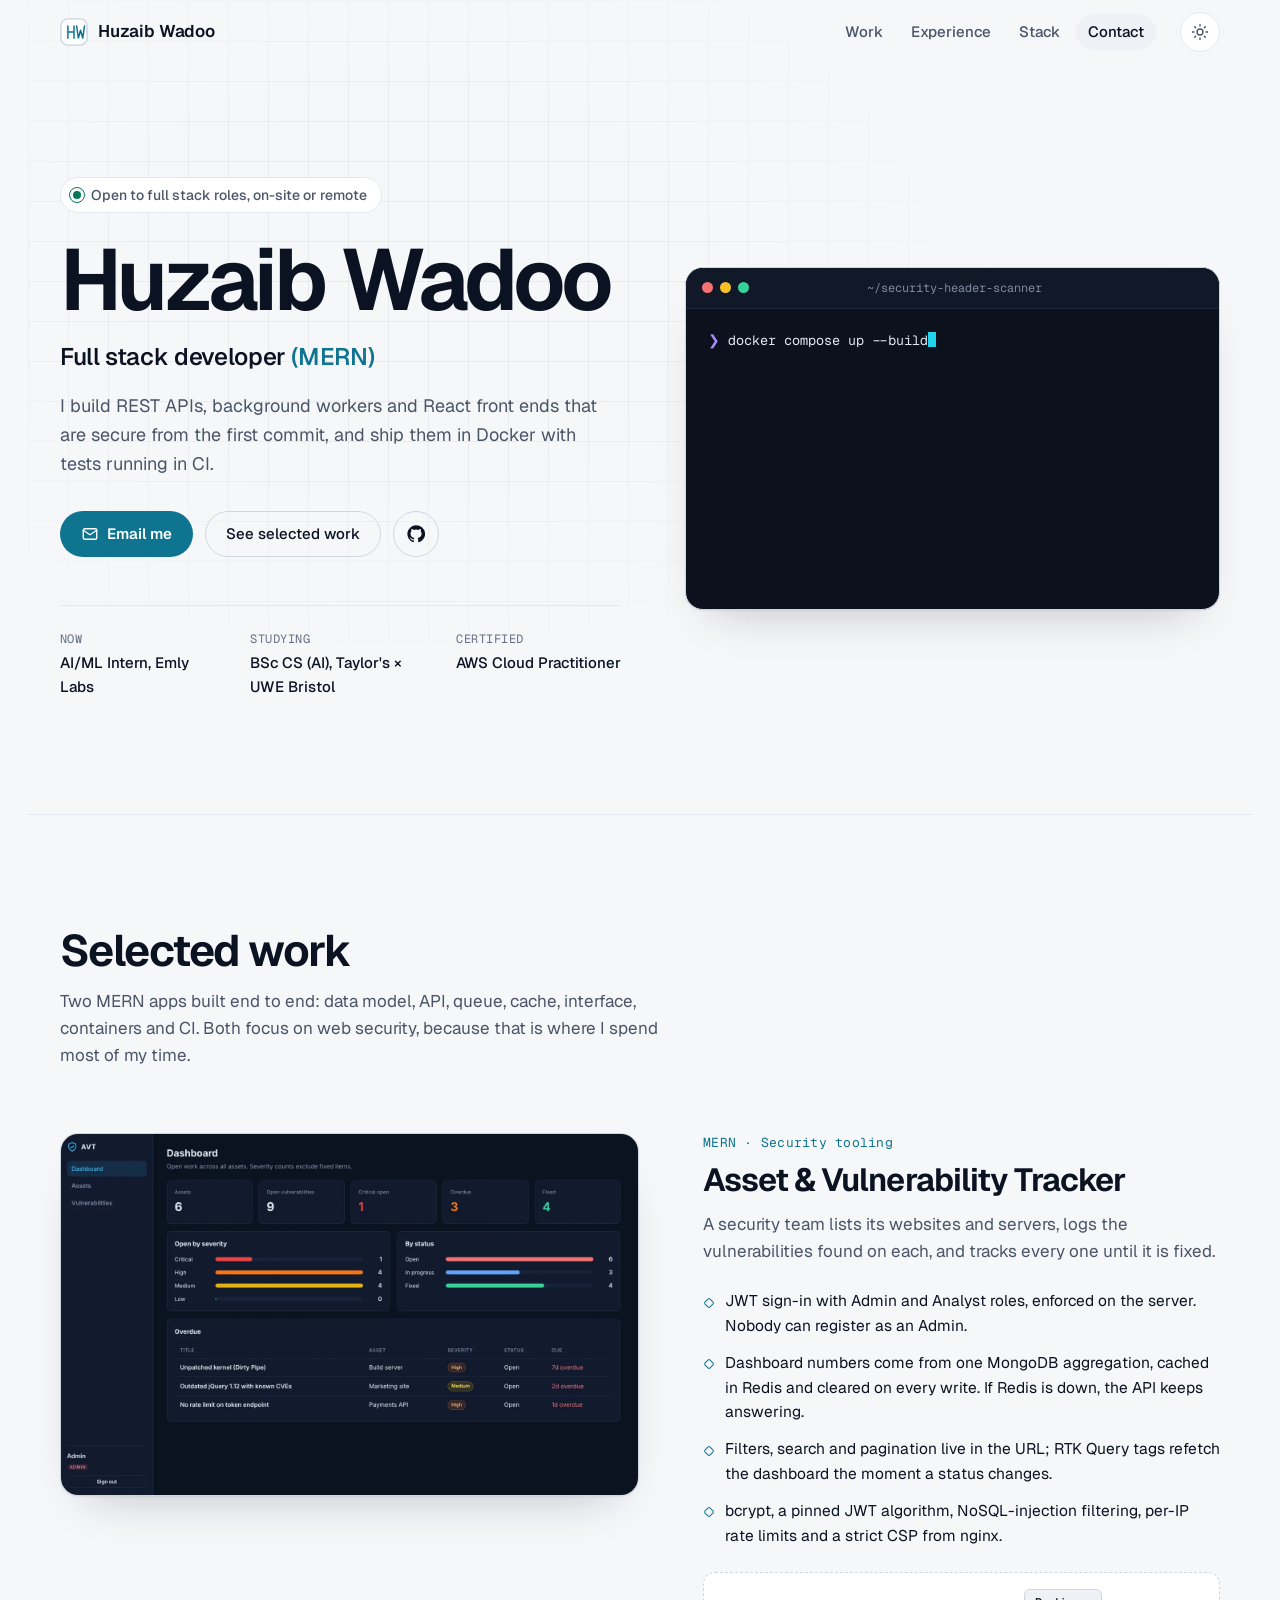
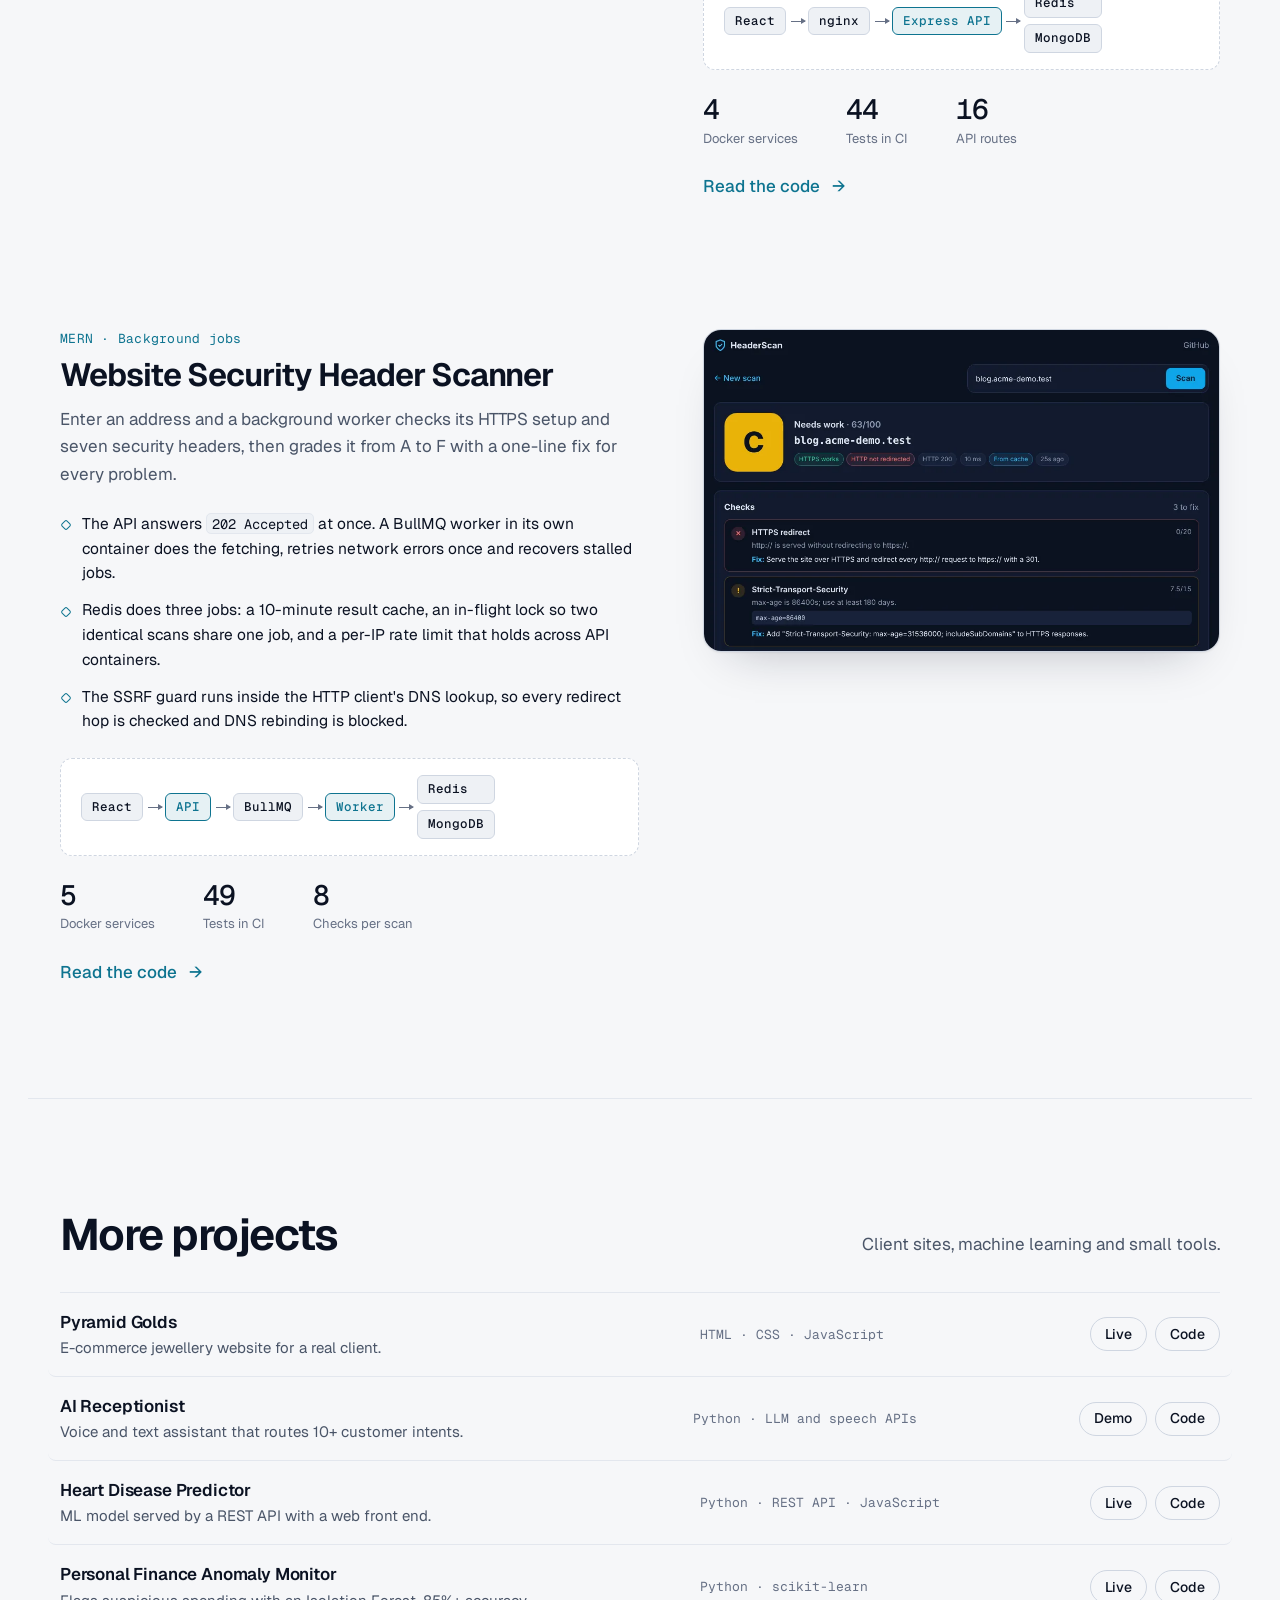
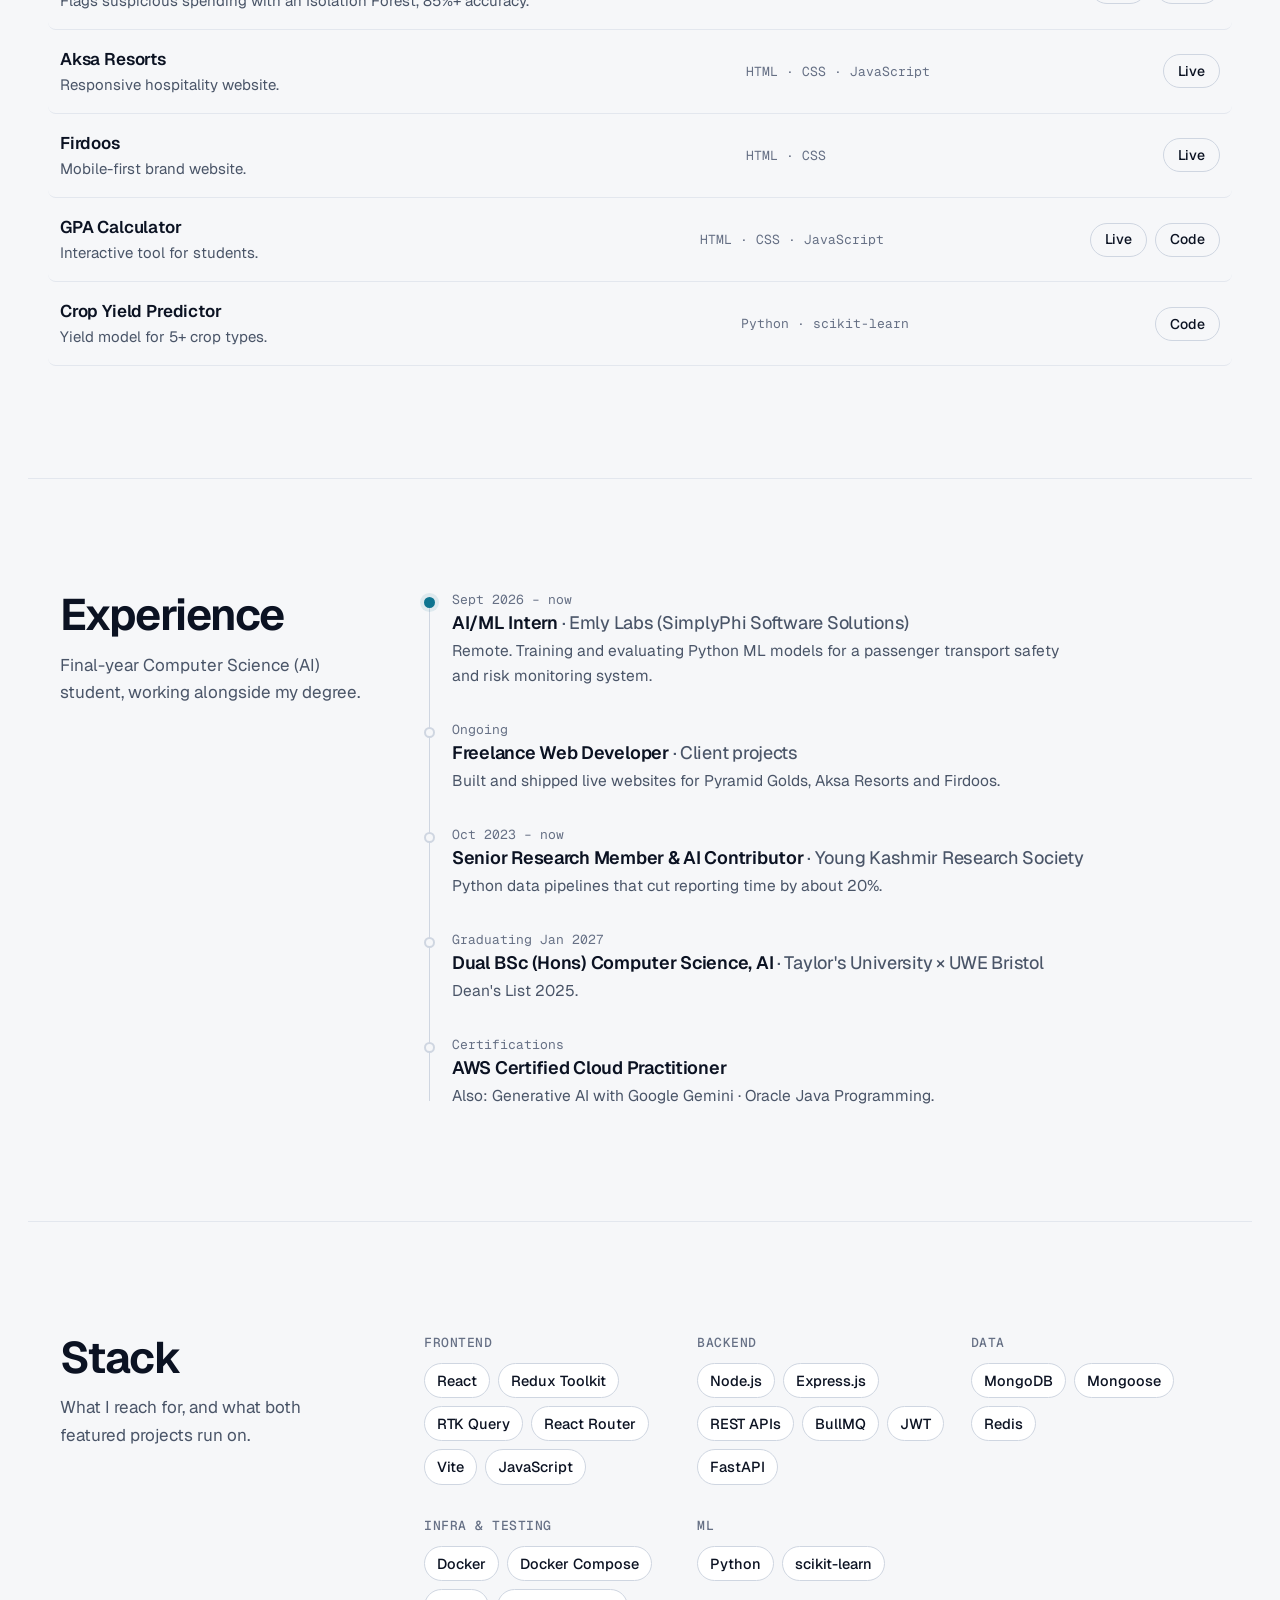
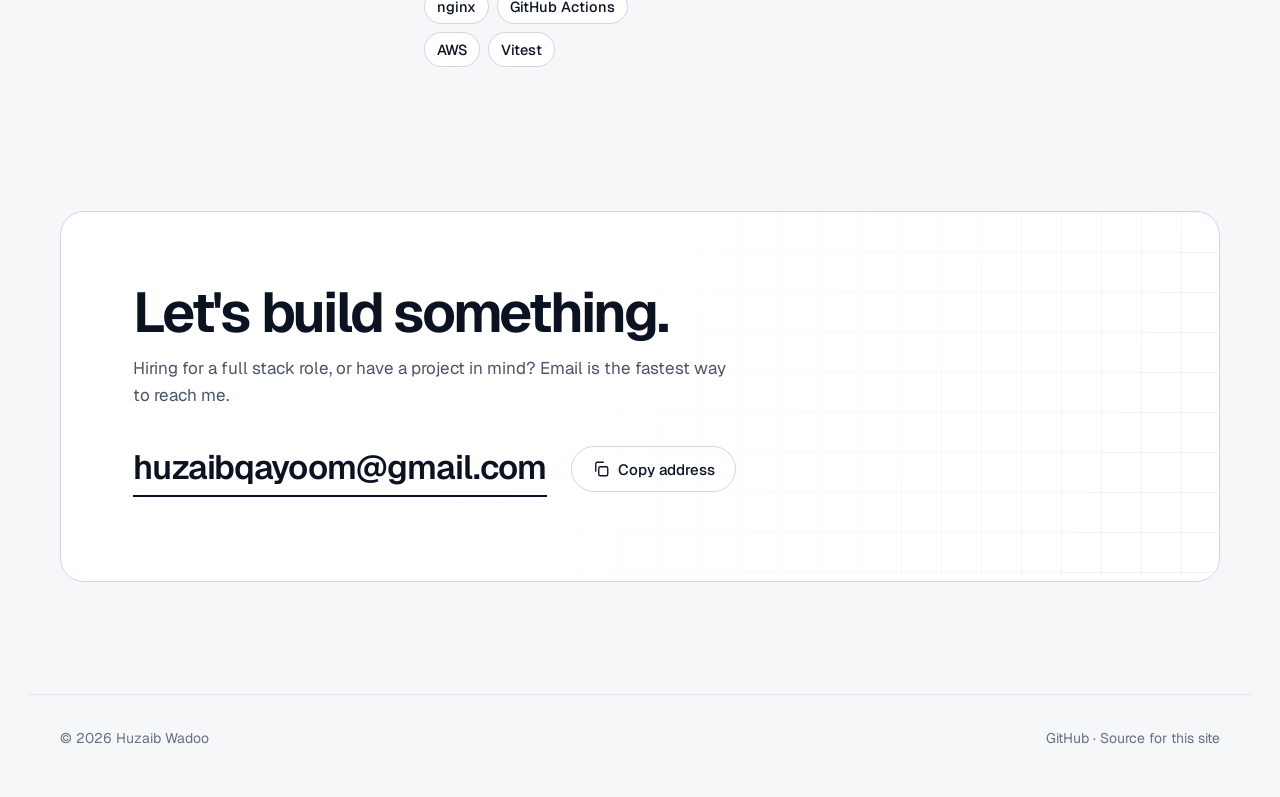
==== site/index.html @ 7be1db68 "feat: add portfolio site for bywadoo.life Static portfolio in site/, deployed to GitHub Pages by a n" ====
<!doctype html>
<html lang="en">
<head>
  <meta charset="utf-8" />
  <meta name="viewport" content="width=device-width, initial-scale=1" />
  <title>Huzaib Wadoo · Full Stack Developer (MERN)</title>
  <meta name="description" content="Huzaib Wadoo builds secure, containerised MERN apps: REST APIs in Node.js and Express, MongoDB, Redis, BullMQ workers and React front ends, shipped in Docker with tests in CI." />
  <link rel="canonical" href="https://bywadoo.life/" />
  <meta name="theme-color" content="#0a0e17" media="(prefers-color-scheme: dark)" />
  <meta name="theme-color" content="#f6f7f9" media="(prefers-color-scheme: light)" />

  <meta property="og:type" content="website" />
  <meta property="og:url" content="https://bywadoo.life/" />
  <meta property="og:title" content="Huzaib Wadoo · Full Stack Developer (MERN)" />
  <meta property="og:description" content="Secure, containerised web apps: REST APIs, Redis, BullMQ, Docker and React." />
  <meta property="og:image" content="https://bywadoo.life/og.png" />
  <meta name="twitter:card" content="summary_large_image" />

  <link rel="icon" href="favicon.svg" type="image/svg+xml" />
  <link rel="preconnect" href="https://fonts.googleapis.com" />
  <link rel="preconnect" href="https://fonts.gstatic.com" crossorigin />
  <link rel="stylesheet" href="https://fonts.googleapis.com/css2?family=Geist:wght@400;500;600;700&family=Geist+Mono:wght@400;500&display=swap" />
  <link rel="stylesheet" href="styles.css" />

  <script>
    // Apply the saved theme before first paint so there is no flash.
    (function () {
      var d = document.documentElement;
      d.classList.add('js');
      try {
        var t = localStorage.getItem('theme');
        if (t === 'light' || t === 'dark') d.setAttribute('data-theme', t);
      } catch (e) {}
    })();
  </script>
  <script src="main.js" defer></script>

  <script type="application/ld+json">
  {
    "@context": "https://schema.org",
    "@type": "Person",
    "name": "Huzaib Wadoo",
    "jobTitle": "Full Stack Developer (MERN)",
    "url": "https://bywadoo.life/",
    "email": "mailto:huzaibqayoom@gmail.com",
    "sameAs": ["https://github.com/huzaib123"]
  }
  </script>
</head>
<body>
  <a class="skip" href="#main">Skip to content</a>

  <header class="nav" data-nav>
    <div class="wrap nav__inner">
      <a class="brand" href="#top" aria-label="Huzaib Wadoo, back to top">
        <svg class="brand__mark" viewBox="0 0 32 32" aria-hidden="true"><rect x="1" y="1" width="30" height="30" rx="8"/><path d="M9 9v14M9 16h7M16 9v14M19 9l2 14 2.5-9 2.5 9 2-14"/></svg>
        <span>Huzaib Wadoo</span>
      </a>
      <nav aria-label="Sections">
        <ul class="nav__links">
          <li><a href="#work">Work</a></li>
          <li><a href="#experience">Experience</a></li>
          <li><a href="#stack">Stack</a></li>
          <li><a href="#contact">Contact</a></li>
        </ul>
      </nav>
      <button class="theme" type="button" data-theme-toggle aria-label="Switch colour theme">
        <svg class="theme__sun" viewBox="0 0 24 24" aria-hidden="true"><circle cx="12" cy="12" r="4"/><path d="M12 2v2M12 20v2M4.9 4.9l1.4 1.4M17.7 17.7l1.4 1.4M2 12h2M20 12h2M4.9 19.1l1.4-1.4M17.7 6.3l1.4-1.4"/></svg>
        <svg class="theme__moon" viewBox="0 0 24 24" aria-hidden="true"><path d="M20 14.5A8 8 0 0 1 9.5 4a8 8 0 1 0 10.5 10.5Z"/></svg>
      </button>
    </div>
  </header>

  <main id="main">
    <!-- Hero -->
    <section class="hero wrap" id="top" aria-labelledby="hero-title">
      <div class="hero__copy">
        <p class="status"><span class="status__dot" aria-hidden="true"></span>Open to full stack roles, on-site or remote</p>
        <h1 id="hero-title" class="hero__title">Huzaib Wadoo</h1>
        <p class="hero__role">Full stack developer <span class="accent">(MERN)</span></p>
        <p class="hero__lead">I build REST APIs, background workers and React front ends that are secure from the first commit, and ship them in Docker with tests running in CI.</p>
        <div class="hero__actions">
          <a class="btn btn--primary" href="mailto:huzaibqayoom@gmail.com">
            <svg viewBox="0 0 24 24" aria-hidden="true"><rect x="3" y="5" width="18" height="14" rx="2"/><path d="m3 7 9 6 9-6"/></svg>
            Email me
          </a>
          <a class="btn btn--ghost" href="#work">See selected work</a>
          <a class="btn btn--ghost btn--icon" href="https://github.com/huzaib123" aria-label="GitHub profile">
            <svg viewBox="0 0 24 24" aria-hidden="true" class="fill"><path d="M12 .5a11.5 11.5 0 0 0-3.64 22.41c.58.1.79-.25.79-.56v-2c-3.2.7-3.88-1.37-3.88-1.37-.52-1.33-1.28-1.69-1.28-1.69-1.05-.71.08-.7.08-.7 1.16.08 1.77 1.19 1.77 1.19 1.03 1.77 2.71 1.26 3.37.96.1-.75.4-1.26.73-1.55-2.55-.29-5.24-1.28-5.24-5.69 0-1.26.45-2.28 1.19-3.09-.12-.29-.52-1.46.11-3.05 0 0 .97-.31 3.17 1.18a11 11 0 0 1 5.77 0c2.2-1.49 3.17-1.18 3.17-1.18.63 1.59.23 2.76.11 3.05.74.81 1.19 1.83 1.19 3.09 0 4.42-2.69 5.39-5.26 5.68.41.36.78 1.06.78 2.14v3.17c0 .31.21.67.8.56A11.5 11.5 0 0 0 12 .5Z"/></svg>
          </a>
        </div>
        <dl class="facts">
          <div><dt>Now</dt><dd>AI/ML Intern, Emly Labs</dd></div>
          <div><dt>Studying</dt><dd>BSc CS (AI), Taylor's × UWE Bristol</dd></div>
          <div><dt>Certified</dt><dd>AWS Cloud Practitioner</dd></div>
        </dl>
      </div>

      <figure class="term" aria-label="Terminal starting the Security Header Scanner stack">
        <div class="term__bar" aria-hidden="true">
          <span></span><span></span><span></span>
          <p>~/security-header-scanner</p>
        </div>
        <pre class="term__body" data-term><code><span class="t-line"><span class="t-prompt">❯</span> <span class="t-cmd">docker compose up --build</span></span>
<span class="t-line t-out"><span class="ok">✔</span> mongo   <span class="dim">healthy</span></span>
<span class="t-line t-out"><span class="ok">✔</span> redis   <span class="dim">healthy</span></span>
<span class="t-line t-out"><span class="ok">✔</span> worker  <span class="dim">waiting for jobs</span></span>
<span class="t-line t-out"><span class="ok">✔</span> server  <span class="dim">listening on :5060</span></span>
<span class="t-line"><span class="t-prompt">❯</span> <span class="t-cmd">http POST :5060/api/scans url=github.com</span></span>
<span class="t-line t-out"><span class="acc">HTTP/1.1 202 Accepted</span></span>
<span class="t-line t-out"><span class="dim">location: /api/scans/</span>6650f1c2</span>
<span class="t-line t-out"><span class="dim">ratelimit-remaining:</span> 9</span>
<span class="t-line"><span class="t-prompt">❯</span> <span class="t-caret" aria-hidden="true"></span></span></code></pre>
      </figure>
    </section>

    <!-- Work -->
    <section class="section wrap" id="work" aria-labelledby="work-title">
      <header class="section__head reveal">
        <h2 id="work-title">Selected work</h2>
        <p>Two MERN apps built end to end: data model, API, queue, cache, interface, containers and CI. Both focus on web security, because that is where I spend most of my time.</p>
      </header>

      <article class="case reveal" aria-labelledby="avt-title">
        <div class="case__media">
          <a href="https://github.com/huzaib123/Asset-Vulnerability-Tracker" tabindex="-1" aria-hidden="true">
            <img src="img/avt-dashboard.webp" width="1440" height="900" loading="lazy" decoding="async" alt="" />
          </a>
        </div>
        <div class="case__body">
          <p class="case__kicker">MERN · Security tooling</p>
          <h3 id="avt-title">Asset &amp; Vulnerability Tracker</h3>
          <p class="case__lead">A security team lists its websites and servers, logs the vulnerabilities found on each, and tracks every one until it is fixed.</p>
          <ul class="case__points">
            <li>JWT sign-in with Admin and Analyst roles, enforced on the server. Nobody can register as an Admin.</li>
            <li>Dashboard numbers come from one MongoDB aggregation, cached in Redis and cleared on every write. If Redis is down, the API keeps answering.</li>
            <li>Filters, search and pagination live in the URL; RTK Query tags refetch the dashboard the moment a status changes.</li>
            <li>bcrypt, a pinned JWT algorithm, NoSQL-injection filtering, per-IP rate limits and a strict CSP from nginx.</li>
          </ul>
          <div class="flow" aria-label="Request flow">
            <span class="flow__node">React</span>
            <span class="flow__node">nginx</span>
            <span class="flow__node flow__node--key">Express API</span>
            <span class="flow__split">
              <span class="flow__node">Redis</span>
              <span class="flow__node">MongoDB</span>
            </span>
          </div>
          <dl class="stats">
            <div><dt>Docker services</dt><dd>4</dd></div>
            <div><dt>Tests in CI</dt><dd>44</dd></div>
            <div><dt>API routes</dt><dd>16</dd></div>
          </dl>
          <a class="link" href="https://github.com/huzaib123/Asset-Vulnerability-Tracker">Read the code<span class="sr-only"> for Asset &amp; Vulnerability Tracker</span> <span aria-hidden="true">→</span></a>
        </div>
      </article>

      <article class="case case--flip reveal" aria-labelledby="shs-title">
        <div class="case__media">
          <a href="https://github.com/huzaib123/Security-Header-Scanner" tabindex="-1" aria-hidden="true">
            <img src="img/shs-result.webp" width="980" height="612" loading="lazy" decoding="async" alt="" />
          </a>
        </div>
        <div class="case__body">
          <p class="case__kicker">MERN · Background jobs</p>
          <h3 id="shs-title">Website Security Header Scanner</h3>
          <p class="case__lead">Enter an address and a background worker checks its HTTPS setup and seven security headers, then grades it from A to F with a one-line fix for every problem.</p>
          <ul class="case__points">
            <li>The API answers <code>202 Accepted</code> at once. A BullMQ worker in its own container does the fetching, retries network errors once and recovers stalled jobs.</li>
            <li>Redis does three jobs: a 10-minute result cache, an in-flight lock so two identical scans share one job, and a per-IP rate limit that holds across API containers.</li>
            <li>The SSRF guard runs inside the HTTP client's DNS lookup, so every redirect hop is checked and DNS rebinding is blocked.</li>
          </ul>
          <div class="flow" aria-label="Request flow">
            <span class="flow__node">React</span>
            <span class="flow__node flow__node--key">API</span>
            <span class="flow__node">BullMQ</span>
            <span class="flow__node flow__node--key">Worker</span>
            <span class="flow__split">
              <span class="flow__node">Redis</span>
              <span class="flow__node">MongoDB</span>
            </span>
          </div>
          <dl class="stats">
            <div><dt>Docker services</dt><dd>5</dd></div>
            <div><dt>Tests in CI</dt><dd>49</dd></div>
            <div><dt>Checks per scan</dt><dd>8</dd></div>
          </dl>
          <a class="link" href="https://github.com/huzaib123/Security-Header-Scanner">Read the code<span class="sr-only"> for Website Security Header Scanner</span> <span aria-hidden="true">→</span></a>
        </div>
      </article>
    </section>

    <!-- More projects -->
    <section class="section wrap" id="more" aria-labelledby="more-title">
      <header class="section__head section__head--row reveal">
        <h2 id="more-title">More projects</h2>
        <p>Client sites, machine learning and small tools.</p>
      </header>
      <ul class="rows reveal">
        <li class="row">
          <div class="row__main"><h3>Pyramid Golds</h3><p>E-commerce jewellery website for a real client.</p></div>
          <p class="row__stack">HTML · CSS · JavaScript</p>
          <p class="row__links"><a href="https://pyramidgolds.in">Live<span class="sr-only">: Pyramid Golds</span></a><a href="https://github.com/huzaib123/pyramidgolds">Code<span class="sr-only">: Pyramid Golds</span></a></p>
        </li>
        <li class="row">
          <div class="row__main"><h3>AI Receptionist</h3><p>Voice and text assistant that routes 10+ customer intents.</p></div>
          <p class="row__stack">Python · LLM and speech APIs</p>
          <p class="row__links"><a href="https://huzaib123.github.io/ai-receptionist/">Demo<span class="sr-only">: AI Receptionist</span></a><a href="https://github.com/huzaib123/AI-receptionist">Code<span class="sr-only">: AI Receptionist</span></a></p>
        </li>
        <li class="row">
          <div class="row__main"><h3>Heart Disease Predictor</h3><p>ML model served by a REST API with a web front end.</p></div>
          <p class="row__stack">Python · REST API · JavaScript</p>
          <p class="row__links"><a href="https://heart-disease-predictor-1nir.onrender.com">Live<span class="sr-only">: Heart Disease Predictor</span></a><a href="https://github.com/huzaib123/heart-disease-predictor">Code<span class="sr-only">: Heart Disease Predictor</span></a></p>
        </li>
        <li class="row">
          <div class="row__main"><h3>Personal Finance Anomaly Monitor</h3><p>Flags suspicious spending with an Isolation Forest, 85%+ accuracy.</p></div>
          <p class="row__stack">Python · scikit-learn</p>
          <p class="row__links"><a href="https://huzaib123.github.io/personal-finance-anomaly-monitor/">Live<span class="sr-only">: Personal Finance Anomaly Monitor</span></a><a href="https://github.com/huzaib123/personal-finance-anomaly-monitor">Code<span class="sr-only">: Personal Finance Anomaly Monitor</span></a></p>
        </li>
        <li class="row">
          <div class="row__main"><h3>Aksa Resorts</h3><p>Responsive hospitality website.</p></div>
          <p class="row__stack">HTML · CSS · JavaScript</p>
          <p class="row__links"><a href="https://huzaib123.github.io/aksa-resorts/">Live<span class="sr-only">: Aksa Resorts</span></a></p>
        </li>
        <li class="row">
          <div class="row__main"><h3>Firdoos</h3><p>Mobile-first brand website.</p></div>
          <p class="row__stack">HTML · CSS</p>
          <p class="row__links"><a href="https://huzaib123.github.io/firdoos/">Live<span class="sr-only">: Firdoos</span></a></p>
        </li>
        <li class="row">
          <div class="row__main"><h3>GPA Calculator</h3><p>Interactive tool for students.</p></div>
          <p class="row__stack">HTML · CSS · JavaScript</p>
          <p class="row__links"><a href="https://huzaib123.github.io/gpa-calculator/">Live<span class="sr-only">: GPA Calculator</span></a><a href="https://github.com/huzaib123/gpa-calculator">Code<span class="sr-only">: GPA Calculator</span></a></p>
        </li>
        <li class="row">
          <div class="row__main"><h3>Crop Yield Predictor</h3><p>Yield model for 5+ crop types.</p></div>
          <p class="row__stack">Python · scikit-learn</p>
          <p class="row__links"><a href="https://github.com/huzaib123/Crop-Yield-Predictor-">Code<span class="sr-only">: Crop Yield Predictor</span></a></p>
        </li>
      </ul>
    </section>

    <!-- Experience -->
    <section class="section wrap split" id="experience" aria-labelledby="exp-title">
      <header class="section__head reveal">
        <h2 id="exp-title">Experience</h2>
        <p>Final-year Computer Science (AI) student, working alongside my degree.</p>
      </header>
      <ol class="timeline reveal">
        <li>
          <p class="when">Sept 2026 – now</p>
          <h3>AI/ML Intern <span>· Emly Labs (SimplyPhi Software Solutions)</span></h3>
          <p>Remote. Training and evaluating Python ML models for a passenger transport safety and risk monitoring system.</p>
        </li>
        <li>
          <p class="when">Ongoing</p>
          <h3>Freelance Web Developer <span>· Client projects</span></h3>
          <p>Built and shipped live websites for Pyramid Golds, Aksa Resorts and Firdoos.</p>
        </li>
        <li>
          <p class="when">Oct 2023 – now</p>
          <h3>Senior Research Member &amp; AI Contributor <span>· Young Kashmir Research Society</span></h3>
          <p>Python data pipelines that cut reporting time by about 20%.</p>
        </li>
        <li>
          <p class="when">Graduating Jan 2027</p>
          <h3>Dual BSc (Hons) Computer Science, AI <span>· Taylor's University × UWE Bristol</span></h3>
          <p>Dean's List 2025.</p>
        </li>
        <li>
          <p class="when">Certifications</p>
          <h3>AWS Certified Cloud Practitioner</h3>
          <p>Also: Generative AI with Google Gemini · Oracle Java Programming.</p>
        </li>
      </ol>
    </section>

    <!-- Stack -->
    <section class="section wrap split" id="stack" aria-labelledby="stack-title">
      <header class="section__head reveal">
        <h2 id="stack-title">Stack</h2>
        <p>What I reach for, and what both featured projects run on.</p>
      </header>
      <div class="stack reveal">
        <div class="stack__group">
          <h3>Frontend</h3>
          <ul><li>React</li><li>Redux Toolkit</li><li>RTK Query</li><li>React Router</li><li>Vite</li><li>JavaScript</li></ul>
        </div>
        <div class="stack__group">
          <h3>Backend</h3>
          <ul><li>Node.js</li><li>Express.js</li><li>REST APIs</li><li>BullMQ</li><li>JWT</li><li>FastAPI</li></ul>
        </div>
        <div class="stack__group">
          <h3>Data</h3>
          <ul><li>MongoDB</li><li>Mongoose</li><li>Redis</li></ul>
        </div>
        <div class="stack__group">
          <h3>Infra &amp; testing</h3>
          <ul><li>Docker</li><li>Docker Compose</li><li>nginx</li><li>GitHub Actions</li><li>AWS</li><li>Vitest</li></ul>
        </div>
        <div class="stack__group">
          <h3>ML</h3>
          <ul><li>Python</li><li>scikit-learn</li></ul>
        </div>
      </div>
    </section>

    <!-- Contact -->
    <section class="contact wrap" id="contact" aria-labelledby="contact-title">
      <div class="contact__card reveal">
        <h2 id="contact-title">Let's build something.</h2>
        <p>Hiring for a full stack role, or have a project in mind? Email is the fastest way to reach me.</p>
        <div class="contact__actions">
          <a class="contact__email" href="mailto:huzaibqayoom@gmail.com">huzaibqayoom@gmail.com</a>
          <button class="btn btn--ghost" type="button" data-copy="huzaibqayoom@gmail.com">
            <svg viewBox="0 0 24 24" aria-hidden="true"><rect x="9" y="9" width="12" height="12" rx="2"/><path d="M5 15V5a2 2 0 0 1 2-2h8"/></svg>
            <span data-copy-label>Copy address</span>
          </button>
        </div>
        <p class="sr-only" role="status" aria-live="polite" data-copy-status></p>
      </div>
    </section>
  </main>

  <footer class="footer wrap">
    <p>© <span data-year>2026</span> Huzaib Wadoo</p>
    <p><a href="https://github.com/huzaib123">GitHub</a> · <a href="https://github.com/huzaib123/huzaib123/tree/main/site">Source for this site</a></p>
  </footer>
</body>
</html>
---- site/styles.css ----
/* ==========================================================================
   bywadoo.life — portfolio of Huzaib Wadoo
   Modern technical: ink surfaces, one cyan accent, mono for system detail.
   ========================================================================== */

/* ---------- Primitives ---------- */
:root {
  --ink-950: #0a0e17;
  --ink-900: #0f1522;
  --ink-850: #141b2b;
  --ink-800: #1d2638;
  --ink-700: #2a3550;
  --slate-400: #98a3b6;
  --slate-500: #6b778c;
  --slate-100: #e7ecf3;
  --cyan-400: #22d3ee;
  --cyan-700: #0e7490;
  --green-400: #34d399;
  --green-700: #047857;
  --amber-400: #fbbf24;

  --font-sans: 'Geist', ui-sans-serif, system-ui, -apple-system, 'Segoe UI', Roboto, sans-serif;
  --font-mono: 'Geist Mono', ui-monospace, 'SFMono-Regular', Menlo, Consolas, monospace;

  --space-1: 4px;
  --space-2: 8px;
  --space-3: 12px;
  --space-4: 16px;
  --space-5: 24px;
  --space-6: 32px;
  --space-7: 48px;
  --space-8: 64px;
  --space-9: 96px;
  --space-10: 128px;

  --radius-sm: 8px;
  --radius-md: 12px;
  --radius-lg: 18px;

  --ease-out: cubic-bezier(0.22, 1, 0.36, 1);
  --ease-standard: cubic-bezier(0.2, 0, 0, 1);
  --dur-micro: 180ms;
  --dur-component: 280ms;
  --dur-hero: 700ms;

  --wrap: 1160px;
  --gutter: clamp(16px, 4vw, 32px);
}

/* ---------- Semantic tokens: dark (default) ---------- */
:root {
  color-scheme: dark;
  --bg: var(--ink-950);
  --surface: var(--ink-900);
  --surface-2: var(--ink-850);
  --border: var(--ink-800);
  --border-strong: var(--ink-700);
  --text: var(--slate-100);
  --muted: var(--slate-400);
  --faint: var(--slate-500);
  --accent: var(--cyan-400);
  --accent-ink: var(--ink-950);
  --accent-soft: rgba(34, 211, 238, 0.12);
  --ok: var(--green-400);
  --grid-line: rgba(148, 163, 184, 0.07);
  --shadow: 0 1px 0 rgba(255, 255, 255, 0.04) inset, 0 24px 60px -24px rgba(0, 0, 0, 0.7);
  --nav-bg: rgba(10, 14, 23, 0.72);
}

/* Light theme: its own palette, not an inversion. */
@media (prefers-color-scheme: light) {
  :root:not([data-theme='dark']) {
    color-scheme: light;
    --bg: #f6f7f9;
    --surface: #ffffff;
    --surface-2: #eef1f5;
    --border: #e3e7ee;
    --border-strong: #cfd6e1;
    --text: #0b1222;
    --muted: #4a5568;
    --faint: #667085;
    --accent: var(--cyan-700);
    --accent-ink: #ffffff;
    --accent-soft: rgba(14, 116, 144, 0.1);
    --ok: var(--green-700);
    --grid-line: rgba(15, 23, 42, 0.05);
    --shadow: 0 1px 2px rgba(15, 23, 42, 0.06), 0 24px 48px -28px rgba(15, 23, 42, 0.28);
    --nav-bg: rgba(246, 247, 249, 0.8);
  }
}
:root[data-theme='light'] {
  color-scheme: light;
  --bg: #f6f7f9;
  --surface: #ffffff;
  --surface-2: #eef1f5;
  --border: #e3e7ee;
  --border-strong: #cfd6e1;
  --text: #0b1222;
  --muted: #4a5568;
  --faint: #667085;
  --accent: var(--cyan-700);
  --accent-ink: #ffffff;
  --accent-soft: rgba(14, 116, 144, 0.1);
  --ok: var(--green-700);
  --grid-line: rgba(15, 23, 42, 0.05);
  --shadow: 0 1px 2px rgba(15, 23, 42, 0.06), 0 24px 48px -28px rgba(15, 23, 42, 0.28);
  --nav-bg: rgba(246, 247, 249, 0.8);
}

/* ---------- Base ---------- */
*, *::before, *::after { box-sizing: border-box; }
html { scroll-behavior: smooth; scroll-padding-top: 80px; -webkit-text-size-adjust: 100%; }
body {
  margin: 0;
  background: var(--bg);
  color: var(--text);
  font-family: var(--font-sans);
  font-size: 17px;
  line-height: 1.6;
  -webkit-font-smoothing: antialiased;
  text-rendering: optimizeLegibility;
  overflow-x: hidden;
}
h1, h2, h3, p, ul, ol, dl, dd, figure { margin: 0; }
ul, ol { padding: 0; list-style: none; }
img { display: block; max-width: 100%; height: auto; }
a { color: inherit; text-decoration: none; }
code { font-family: var(--font-mono); font-size: 0.88em; background: var(--surface-2); border: 1px solid var(--border); padding: 0.05em 0.35em; border-radius: 5px; }
svg { width: 18px; height: 18px; fill: none; stroke: currentColor; stroke-width: 1.8; stroke-linecap: round; stroke-linejoin: round; flex: none; }
svg.fill { fill: currentColor; stroke: none; }
::selection { background: var(--accent); color: var(--accent-ink); }

:focus-visible { outline: 2px solid var(--accent); outline-offset: 3px; border-radius: 6px; }

.wrap { width: 100%; max-width: calc(var(--wrap) + var(--gutter) * 2); margin-inline: auto; padding-inline: var(--gutter); }
.sr-only { position: absolute; width: 1px; height: 1px; padding: 0; margin: -1px; overflow: hidden; clip: rect(0 0 0 0); white-space: nowrap; border: 0; }
.skip { position: absolute; left: var(--space-4); top: -100px; z-index: 100; background: var(--accent); color: var(--accent-ink); padding: var(--space-2) var(--space-4); border-radius: var(--radius-sm); font-weight: 600; }
.skip:focus { top: var(--space-4); }
.accent { color: var(--accent); }

/* ---------- Navigation ---------- */
.nav {
  position: sticky; top: 0; z-index: 50;
  border-bottom: 1px solid transparent;
  transition: background-color var(--dur-component) var(--ease-standard), border-color var(--dur-component) var(--ease-standard);
}
.nav[data-scrolled] {
  background: var(--nav-bg);
  border-bottom-color: var(--border);
  -webkit-backdrop-filter: saturate(160%) blur(12px);
  backdrop-filter: saturate(160%) blur(12px);
}
.nav__inner { display: flex; align-items: center; gap: var(--space-5); height: 64px; }
.brand { display: inline-flex; align-items: center; gap: 10px; font-weight: 600; letter-spacing: -0.01em; }
.brand__mark { width: 28px; height: 28px; stroke-width: 1.7; }
.brand__mark rect { stroke: var(--border-strong); fill: var(--surface); }
.brand__mark path { stroke: var(--accent); }
.nav nav { margin-left: auto; }
.nav__links { display: flex; gap: var(--space-1); }
.nav__links a {
  display: inline-block; padding: 6px 12px; border-radius: 999px;
  color: var(--muted); font-size: 15px; font-weight: 500;
  transition: color var(--dur-micro) var(--ease-out), background-color var(--dur-micro) var(--ease-out);
}
.nav__links a:hover { color: var(--text); }
.nav__links a[aria-current='true'] { color: var(--text); background: var(--surface-2); }

.theme {
  display: inline-grid; place-items: center; width: 40px; height: 40px;
  border-radius: 999px; border: 1px solid var(--border); background: var(--surface);
  color: var(--muted); cursor: pointer;
  transition: color var(--dur-micro) var(--ease-out), border-color var(--dur-micro) var(--ease-out), transform var(--dur-micro) var(--ease-out);
}
.theme:hover { color: var(--text); border-color: var(--border-strong); }
.theme:active { transform: scale(0.94); }
.theme__sun { display: none; }
:root[data-theme='light'] .theme__sun { display: block; }
:root[data-theme='light'] .theme__moon { display: none; }
@media (prefers-color-scheme: light) {
  :root:not([data-theme='dark']) .theme__sun { display: block; }
  :root:not([data-theme='dark']) .theme__moon { display: none; }
}

/* ---------- Buttons & links ---------- */
.btn {
  display: inline-flex; align-items: center; justify-content: center; gap: 8px;
  min-height: 46px; padding: 0 20px; border-radius: 999px;
  font: 500 15px/1 var(--font-sans); cursor: pointer; border: 1px solid transparent;
  transition: transform var(--dur-micro) var(--ease-out), background-color var(--dur-micro) var(--ease-out), border-color var(--dur-micro) var(--ease-out), color var(--dur-micro) var(--ease-out);
}
.btn:active { transform: translateY(1px) scale(0.985); }
.btn--primary { background: var(--accent); color: var(--accent-ink); font-weight: 600; }
.btn--primary:hover { filter: brightness(1.08); }
.btn--ghost { background: transparent; color: var(--text); border-color: var(--border-strong); }
.btn--ghost:hover { background: var(--surface-2); }
.btn--icon { width: 46px; padding: 0; }

.link { display: inline-flex; align-items: center; gap: 6px; color: var(--accent); font-weight: 500; }
.link span[aria-hidden] { transition: transform var(--dur-micro) var(--ease-out); }
.link:hover span[aria-hidden] { transform: translateX(3px); }

/* ---------- Hero ---------- */
.hero {
  position: relative;
  display: grid; grid-template-columns: minmax(0, 1.05fr) minmax(0, 1fr);
  gap: var(--space-8); align-items: center;
  padding-top: clamp(48px, 9vw, 112px); padding-bottom: clamp(64px, 9vw, 120px);
}
.hero::before {
  /* Faint engineering grid behind the hero, fading out at the edges. */
  content: ''; position: absolute; inset: -64px 0 0; z-index: -1; pointer-events: none;
  background-image: linear-gradient(var(--grid-line) 1px, transparent 1px), linear-gradient(90deg, var(--grid-line) 1px, transparent 1px);
  background-size: 40px 40px;
  -webkit-mask-image: radial-gradient(ellipse 70% 70% at 30% 35%, #000 30%, transparent 75%);
  mask-image: radial-gradient(ellipse 70% 70% at 30% 35%, #000 30%, transparent 75%);
}
.status {
  display: inline-flex; align-items: center; gap: 10px;
  padding: 6px 14px 6px 12px; border: 1px solid var(--border); border-radius: 999px;
  background: var(--surface); color: var(--muted); font-size: 14px; font-weight: 500;
}
.status__dot { position: relative; width: 8px; height: 8px; border-radius: 50%; background: var(--ok); }
.status__dot::after {
  content: ''; position: absolute; inset: -4px; border-radius: 50%; border: 1px solid var(--ok);
  animation: ping 2.4s var(--ease-out) infinite;
}
@keyframes ping { from { transform: scale(0.6); opacity: 0.9; } to { transform: scale(1.6); opacity: 0; } }

.hero__title {
  margin-top: var(--space-5);
  font-size: clamp(2.75rem, 7.2vw, 5.4rem); line-height: 0.98; font-weight: 650; letter-spacing: -0.045em;
}
.hero__role { margin-top: var(--space-4); font-size: clamp(1.2rem, 2.2vw, 1.5rem); font-weight: 550; letter-spacing: -0.015em; }
.hero__lead { margin-top: var(--space-4); max-width: 34em; color: var(--muted); font-size: 18px; text-wrap: pretty; }
.hero__actions { display: flex; flex-wrap: wrap; gap: var(--space-3); margin-top: var(--space-6); }

.facts {
  display: grid; grid-template-columns: repeat(3, auto); justify-content: start; gap: var(--space-5) var(--space-6);
  margin-top: var(--space-7); padding-top: var(--space-5); border-top: 1px solid var(--border);
}
.facts dt { font-family: var(--font-mono); font-size: 12px; letter-spacing: 0.04em; text-transform: uppercase; color: var(--faint); }
.facts dd { margin-top: 2px; font-size: 15px; font-weight: 500; }

/* Terminal: always dark, it is a terminal. */
.term {
  --t-bg: #0b111d; --t-bar: #111827; --t-line: #1e293b;
  --t-text: #e2e8f0; --t-dim: #7d8aa0; --t-ok: #34d399; --t-acc: #22d3ee; --t-prompt: #a78bfa;
  position: relative;
  border: 1px solid var(--border-strong); border-radius: var(--radius-lg);
  background: var(--t-bg); box-shadow: var(--shadow); overflow: hidden;
}
:root[data-theme='light'] .term { border-color: #1e293b; }
.term__bar { display: flex; align-items: center; gap: 7px; padding: 12px 16px; background: var(--t-bar); border-bottom: 1px solid var(--t-line); }
.term__bar span { width: 11px; height: 11px; border-radius: 50%; background: #334155; }
.term__bar span:nth-child(1) { background: #f87171; }
.term__bar span:nth-child(2) { background: #fbbf24; }
.term__bar span:nth-child(3) { background: #34d399; }
.term__bar p { margin-left: auto; margin-right: auto; padding-right: 50px; font: 12px var(--font-mono); color: var(--t-dim); }
.term__body {
  margin: 0; padding: 20px 22px 24px; min-height: 300px;
  font: 13.5px/1.75 var(--font-mono); color: var(--t-text);
  white-space: pre-wrap; word-break: break-word;
}
.term__body code { background: none; border: 0; padding: 0; font-size: inherit; }
.t-prompt { color: var(--t-prompt); }
.t-out { padding-left: 1.1em; }
.term .ok { color: var(--t-ok); }
.term .acc { color: var(--t-acc); font-weight: 500; }
.term .dim { color: var(--t-dim); }
.t-caret { display: inline-block; width: 0.6em; height: 1.15em; vertical-align: -0.2em; background: var(--t-acc); animation: blink 1.1s steps(1) infinite; }
@keyframes blink { 50% { opacity: 0; } }
.t-rest { visibility: hidden; }
.js .term[data-animating] .t-line { visibility: hidden; }
.js .term[data-animating] .t-line.is-shown { visibility: visible; }

/* ---------- Sections ---------- */
.section { padding-block: clamp(64px, 9vw, 112px); border-top: 1px solid var(--border); }
.section__head { max-width: 640px; margin-bottom: var(--space-8); }
.section__head h2 { font-size: clamp(1.9rem, 4vw, 2.75rem); line-height: 1.1; font-weight: 650; letter-spacing: -0.035em; }
.section__head p { margin-top: var(--space-3); color: var(--muted); text-wrap: pretty; }
.section__head--row { max-width: none; display: flex; flex-wrap: wrap; align-items: baseline; justify-content: space-between; gap: var(--space-3) var(--space-6); margin-bottom: var(--space-6); }
.section__head--row p { margin-top: 0; }

/* Split sections: heading on the left rail, content on the right. */
.split { display: grid; grid-template-columns: minmax(0, 300px) minmax(0, 1fr); gap: var(--space-8); align-items: start; }
.split .section__head { margin-bottom: 0; position: sticky; top: 96px; }

/* ---------- Case studies ---------- */
.case {
  display: grid; grid-template-columns: minmax(0, 1.12fr) minmax(0, 1fr);
  gap: clamp(32px, 5vw, 72px); align-items: start;
}
.case__media { position: sticky; top: 96px; }
.case + .case { margin-top: clamp(80px, 10vw, 128px); }
.case--flip .case__media { order: 2; }
.case__media a {
  display: block; position: relative; border-radius: var(--radius-lg); overflow: hidden;
  border: 1px solid var(--border-strong); background: var(--surface); box-shadow: var(--shadow);
}
.case__media img { width: 100%; aspect-ratio: 16 / 10; object-fit: cover; object-position: top left; transition: transform 700ms var(--ease-out); }
.case__media a:hover img { transform: scale(1.02); }
.case__kicker { font-family: var(--font-mono); font-size: 13px; color: var(--accent); letter-spacing: 0.02em; }
.case h3 { margin-top: var(--space-2); font-size: clamp(1.5rem, 2.8vw, 2rem); line-height: 1.15; font-weight: 650; letter-spacing: -0.03em; text-wrap: balance; }
.case__lead { margin-top: var(--space-3); color: var(--muted); text-wrap: pretty; }
.case__points { margin-top: var(--space-5); display: grid; gap: var(--space-3); font-size: 15.5px; }
.case__points li { position: relative; padding-left: 22px; }
.case__points li::before {
  content: ''; position: absolute; left: 2px; top: 0.62em; width: 8px; height: 8px;
  border: 1.5px solid var(--accent); border-radius: 2px; transform: rotate(45deg);
}

/* Request flow: nodes joined by connectors. */
.flow {
  display: flex; flex-wrap: wrap; align-items: center; gap: 10px 22px;
  margin-top: var(--space-5); padding: var(--space-4); padding-left: calc(var(--space-4) + 4px);
  border: 1px dashed var(--border-strong); border-radius: var(--radius-md); background: var(--surface);
}
.flow__node {
  position: relative; display: inline-block; padding: 4px 10px; border-radius: 6px;
  border: 1px solid var(--border-strong); background: var(--surface-2);
  font: 500 12.5px/1.5 var(--font-mono); white-space: nowrap;
}
.flow__node--key { border-color: var(--accent); color: var(--accent); background: var(--accent-soft); }
.flow > * + *::before {
  content: ''; position: absolute; left: -18px; top: 50%; width: 14px; height: 1px; background: var(--faint);
}
.flow > * + *::after {
  content: ''; position: absolute; left: -8px; top: calc(50% - 3px);
  border: 3.5px solid transparent; border-left: 5px solid var(--faint); border-right: 0;
}
.flow__split { position: relative; display: inline-flex; flex-direction: column; gap: 6px; }
.flow__split .flow__node::before, .flow__split .flow__node::after { content: none; }
.flow__caption { margin-top: var(--space-2); font: 12.5px var(--font-mono); color: var(--faint); }

.stats { display: flex; flex-wrap: wrap; gap: var(--space-5) var(--space-7); margin-block: var(--space-5); }
.stats dd { order: -1; font: 500 28px/1.1 var(--font-mono); letter-spacing: -0.02em; }
.stats div { display: flex; flex-direction: column; }
.stats dt { margin-top: 4px; font-size: 13px; color: var(--faint); }

/* ---------- More projects ---------- */
.rows { border-top: 1px solid var(--border); }
.row {
  display: grid; grid-template-columns: minmax(0, 1.7fr) minmax(0, 1fr) auto; gap: var(--space-2) var(--space-6);
  align-items: center; padding: var(--space-4) var(--space-3); margin-inline: calc(var(--space-3) * -1);
  border-bottom: 1px solid var(--border); border-radius: var(--radius-sm);
  transition: background-color var(--dur-micro) var(--ease-out);
}
.row:hover { background: var(--surface); }
.row h3 { font-size: 17px; font-weight: 600; letter-spacing: -0.01em; }
.row__main p { color: var(--muted); font-size: 15px; }
.row__stack { font: 13px var(--font-mono); color: var(--faint); }
.row__links { display: flex; gap: var(--space-2); justify-content: flex-end; }
.row__links a {
  display: inline-flex; align-items: center; min-height: 34px; padding: 0 14px; border-radius: 999px;
  border: 1px solid var(--border-strong); font-size: 14px; font-weight: 500;
  transition: border-color var(--dur-micro) var(--ease-out), color var(--dur-micro) var(--ease-out), background-color var(--dur-micro) var(--ease-out);
}
.row__links a:hover { border-color: var(--accent); color: var(--accent); background: var(--accent-soft); }

/* ---------- Experience timeline ---------- */
.timeline { position: relative; display: grid; gap: var(--space-6); padding-left: 28px; }
.timeline::before { content: ''; position: absolute; left: 5px; top: 8px; bottom: 8px; width: 1px; background: var(--border-strong); }
.timeline li { position: relative; }
.timeline li::before {
  content: ''; position: absolute; left: -28px; top: 6px; width: 11px; height: 11px; border-radius: 50%;
  background: var(--bg); border: 2px solid var(--border-strong);
}
.timeline li:first-child::before { border-color: var(--accent); background: var(--accent); box-shadow: 0 0 0 4px var(--accent-soft); }
.when { font: 13px var(--font-mono); color: var(--faint); }
.timeline h3 { margin-top: 2px; font-size: 18px; font-weight: 600; letter-spacing: -0.015em; line-height: 1.4; }
.timeline h3 span { font-weight: 450; color: var(--muted); }
.timeline li > p:last-child { margin-top: var(--space-1); color: var(--muted); font-size: 15.5px; max-width: 40em; }

/* ---------- Stack ---------- */
.stack { display: grid; grid-template-columns: repeat(auto-fill, minmax(240px, 1fr)); gap: var(--space-6) var(--space-5); }
.stack__group h3 { font: 500 13px var(--font-mono); color: var(--faint); letter-spacing: 0.04em; text-transform: uppercase; margin-bottom: var(--space-3); }
.stack__group ul { display: flex; flex-wrap: wrap; gap: var(--space-2); }
.stack__group li {
  padding: 5px 12px; border-radius: 999px; border: 1px solid var(--border-strong); background: var(--surface);
  font-size: 14.5px; font-weight: 500;
}

/* ---------- Contact ---------- */
.contact { padding-block: var(--space-6) clamp(64px, 9vw, 112px); }
.contact__card {
  position: relative; overflow: hidden;
  padding: clamp(32px, 6vw, 72px); border-radius: calc(var(--radius-lg) + 6px);
  border: 1px solid var(--border-strong); background: var(--surface);
}
.contact__card::before {
  content: ''; position: absolute; inset: 0; pointer-events: none;
  background-image: linear-gradient(var(--grid-line) 1px, transparent 1px), linear-gradient(90deg, var(--grid-line) 1px, transparent 1px);
  background-size: 40px 40px;
  -webkit-mask-image: linear-gradient(110deg, transparent 35%, #000);
  mask-image: linear-gradient(110deg, transparent 35%, #000);
}
.contact__card > * { position: relative; }
.contact h2 { font-size: clamp(2rem, 5vw, 3.5rem); line-height: 1.05; font-weight: 650; letter-spacing: -0.04em; }
.contact p { margin-top: var(--space-3); max-width: 36em; color: var(--muted); }
.contact__actions { display: flex; flex-wrap: wrap; align-items: center; gap: var(--space-4) var(--space-5); margin-top: var(--space-6); }
.contact__email {
  font-size: clamp(1.25rem, 3.6vw, 2.1rem); font-weight: 600; letter-spacing: -0.025em; overflow-wrap: anywhere;
  background: linear-gradient(currentColor, currentColor) 0 100% / 100% 2px no-repeat;
  padding-bottom: 2px; color: var(--text);
  transition: color var(--dur-micro) var(--ease-out), background-size var(--dur-component) var(--ease-out);
}
.contact__email:hover { color: var(--accent); }
[data-copy][data-copied] { border-color: var(--ok); color: var(--ok); }

/* ---------- Footer ---------- */
.footer {
  display: flex; flex-wrap: wrap; justify-content: space-between; gap: var(--space-2) var(--space-5);
  padding-block: var(--space-6) var(--space-7); border-top: 1px solid var(--border);
  color: var(--faint); font-size: 14px;
}
.footer a:hover { color: var(--text); }

/* ---------- Motion: entrance + scroll reveal ---------- */
.js .hero__copy > *, .js .term { animation: rise var(--dur-hero) var(--ease-out) both; }
.js .hero__copy > :nth-child(2) { animation-delay: 60ms; }
.js .hero__copy > :nth-child(3) { animation-delay: 120ms; }
.js .hero__copy > :nth-child(4) { animation-delay: 180ms; }
.js .hero__copy > :nth-child(5) { animation-delay: 240ms; }
.js .hero__copy > :nth-child(6) { animation-delay: 300ms; }
.js .term { animation-delay: 160ms; }
@keyframes rise { from { opacity: 0; transform: translateY(14px); } to { opacity: 1; transform: none; } }

.js .reveal { opacity: 0; transform: translateY(18px); transition: opacity 650ms var(--ease-out), transform 650ms var(--ease-out); }
.js .reveal.is-in { opacity: 1; transform: none; }

@media (prefers-reduced-motion: reduce) {
  html { scroll-behavior: auto; }
  *, *::before, *::after { animation-duration: 1ms !important; animation-iteration-count: 1 !important; transition-duration: 1ms !important; }
  .js .reveal { opacity: 1; transform: none; }
  .status__dot::after, .t-caret { animation: none; }
}

/* ---------- Responsive ---------- */
@media (max-width: 960px) {
  .hero { grid-template-columns: minmax(0, 1fr); gap: var(--space-7); }
  .case, .case--flip { grid-template-columns: minmax(0, 1fr); }
  .case--flip .case__media { order: 0; }
  .split { grid-template-columns: minmax(0, 1fr); gap: var(--space-6); }
  .split .section__head, .case__media { position: static; }
}
@media (max-width: 720px) {
  body { font-size: 16px; }
  .nav__inner { gap: var(--space-3); }
  .brand span { display: none; }
  .nav__links a { padding: 6px 9px; font-size: 14.5px; }
  .nav__links li:nth-child(3) { display: none; }
  .facts { grid-template-columns: minmax(0, 1fr); gap: var(--space-3); }
  .facts div { display: flex; gap: var(--space-3); align-items: baseline; }
  .facts dt { width: 84px; flex: none; }
  .term__body { font-size: 12.5px; min-height: 0; padding: 16px; }
  .term__bar p { padding-right: 0; }
  .row { grid-template-columns: minmax(0, 1fr); gap: var(--space-2); }
  /* Flow turns vertical: arrows point down, the data stores sit side by side. */
  .flow { flex-direction: column; align-items: flex-start; gap: 20px; padding-left: var(--space-4); }
  .flow > * + *::before { left: 18px; top: -17px; width: 1px; height: 13px; }
  .flow > * + *::after { left: 14.5px; top: -8px; border: 3.5px solid transparent; border-top: 5px solid var(--faint); border-bottom: 0; }
  .flow__split { flex-direction: row; }
  .row__links { justify-content: flex-start; }
  .stats { gap: var(--space-4) var(--space-6); }
  .stats dd { font-size: 24px; }
  .hero__actions .btn--primary { flex: 1 1 100%; }
  .hero__actions .btn--ghost:not(.btn--icon) { flex: 1 1 auto; }
}
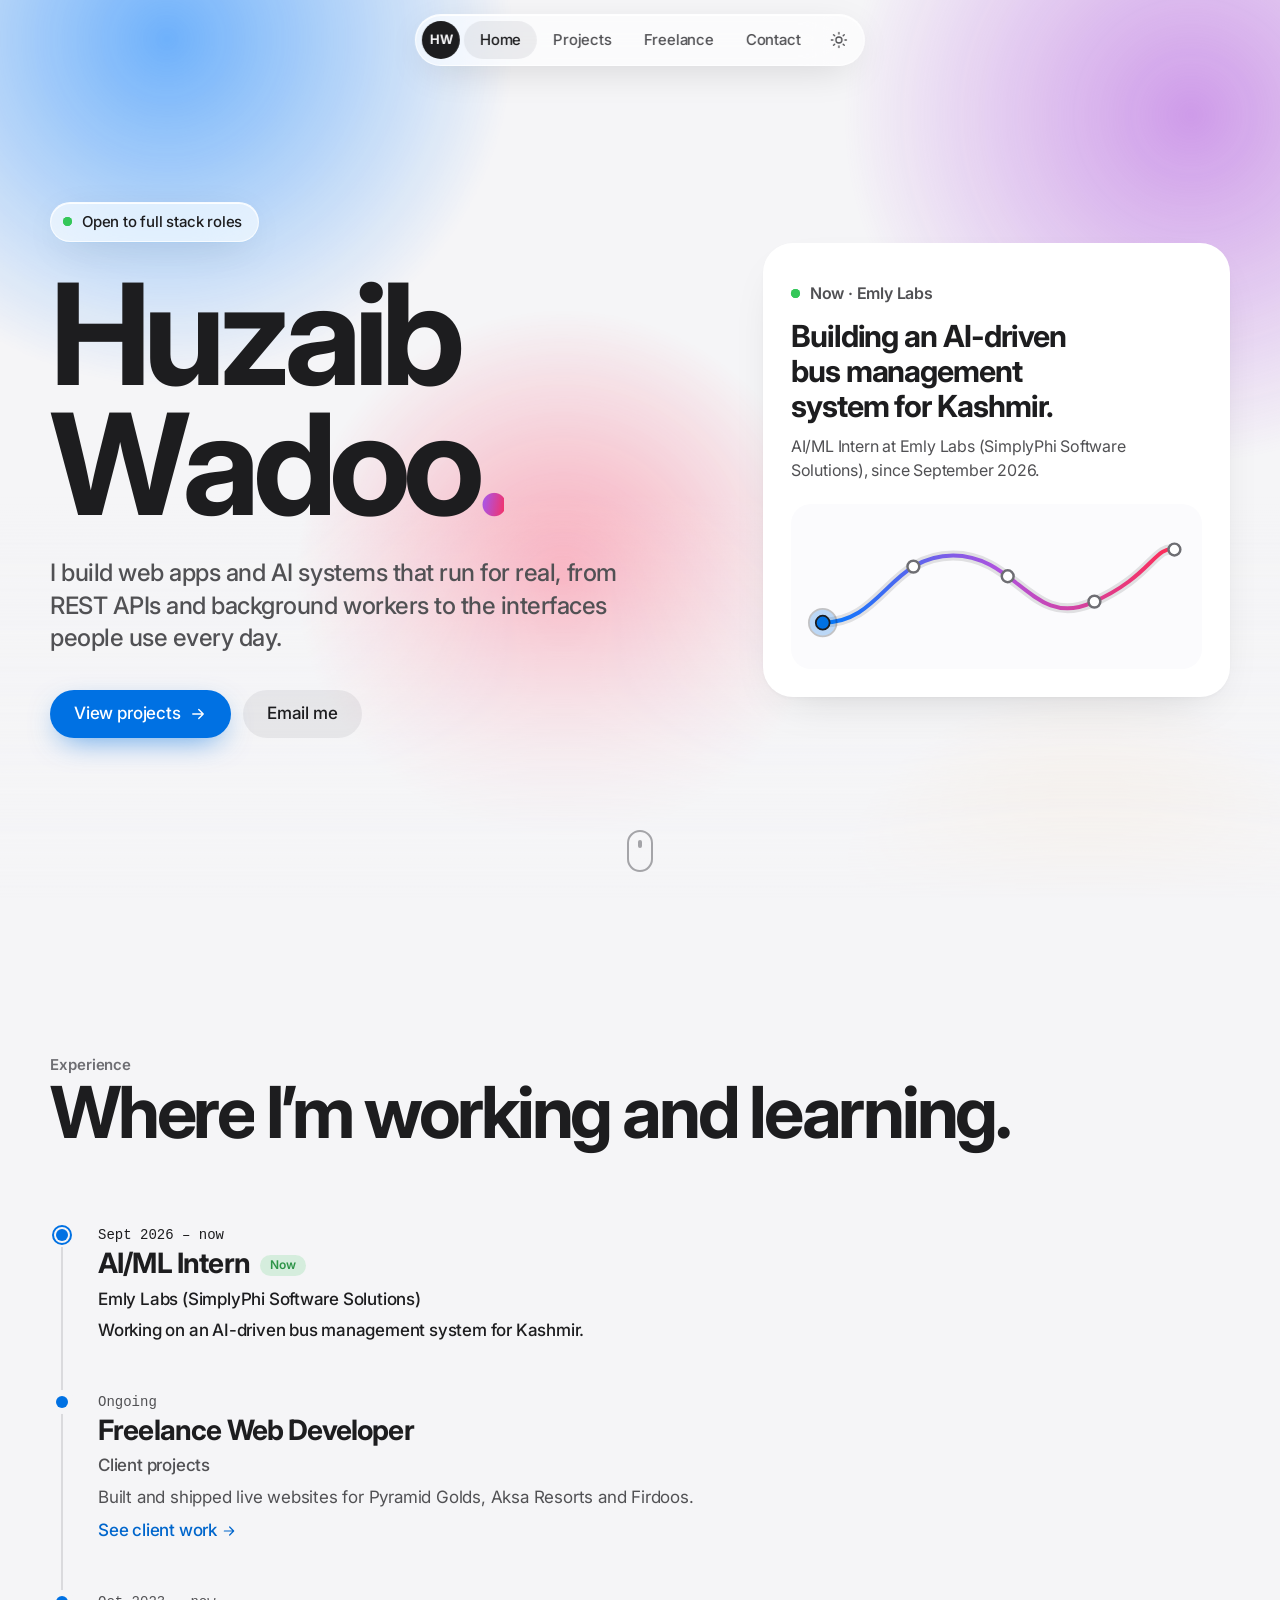
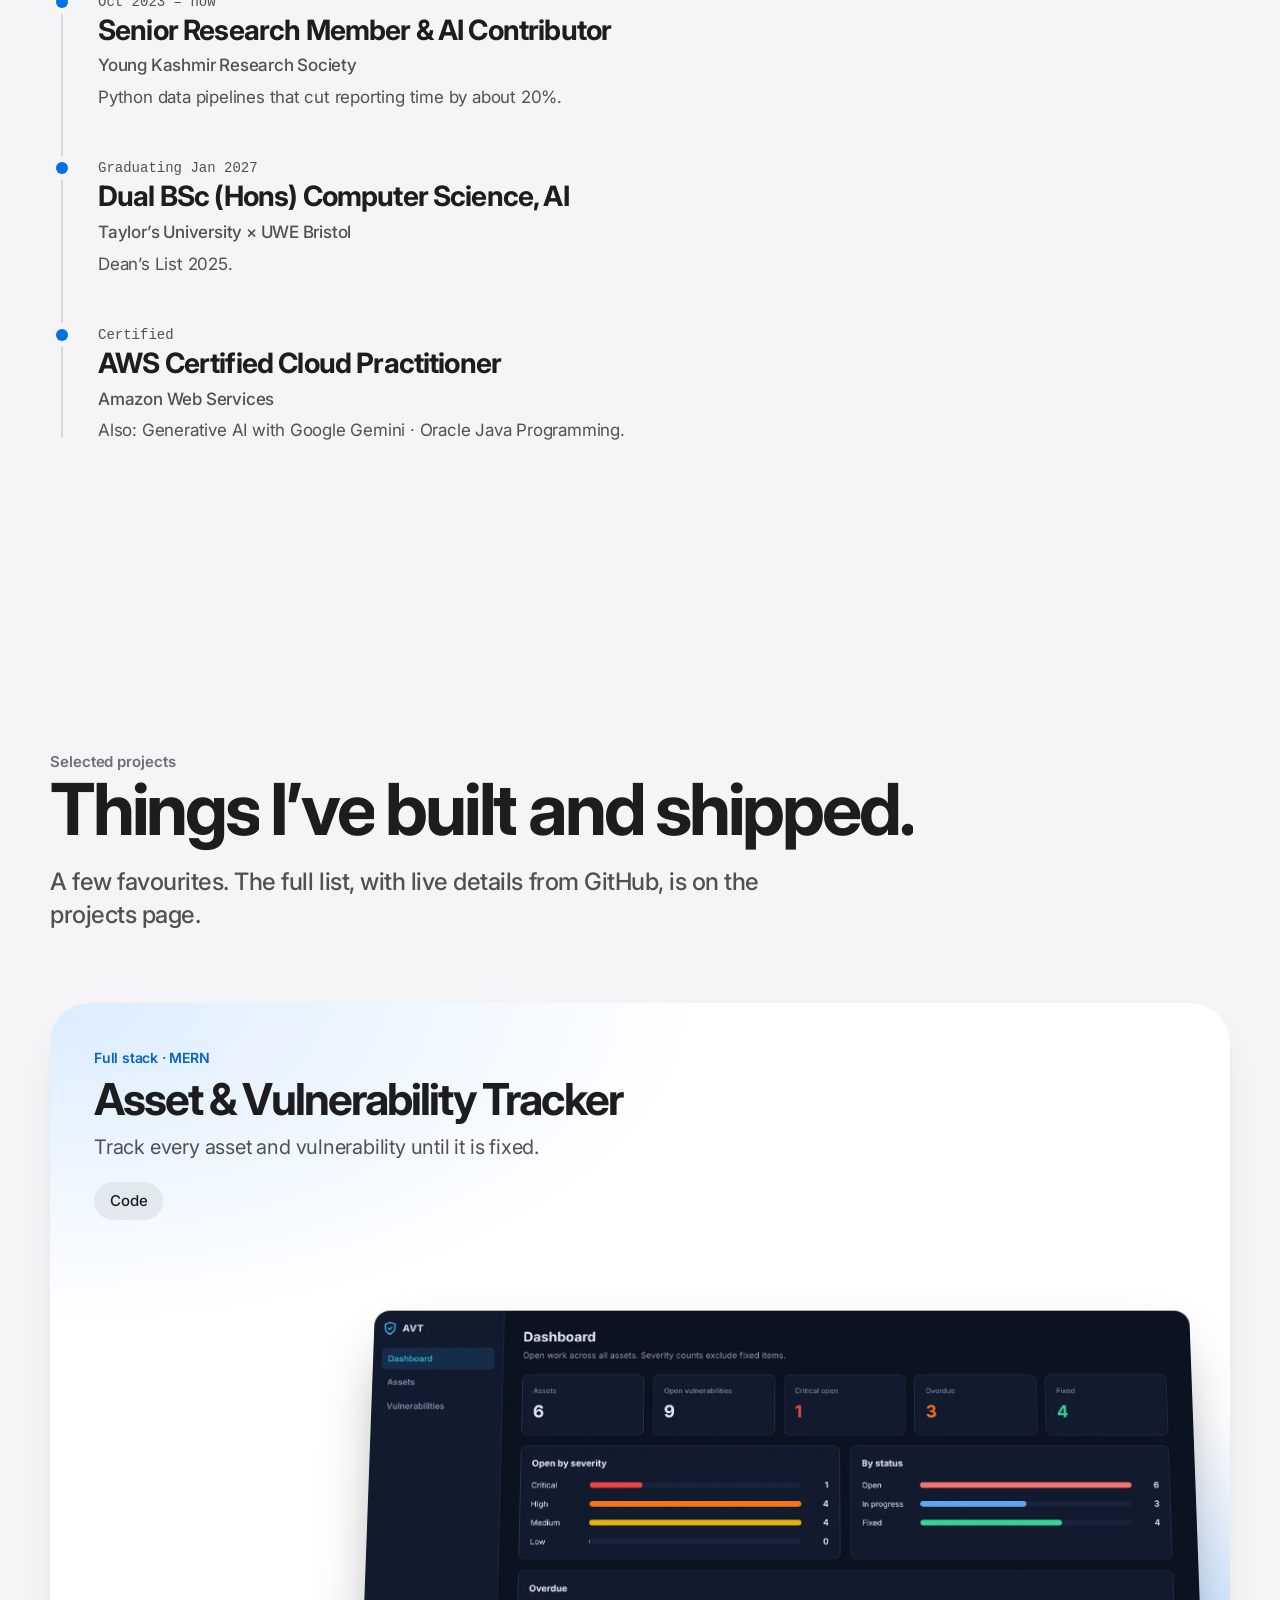
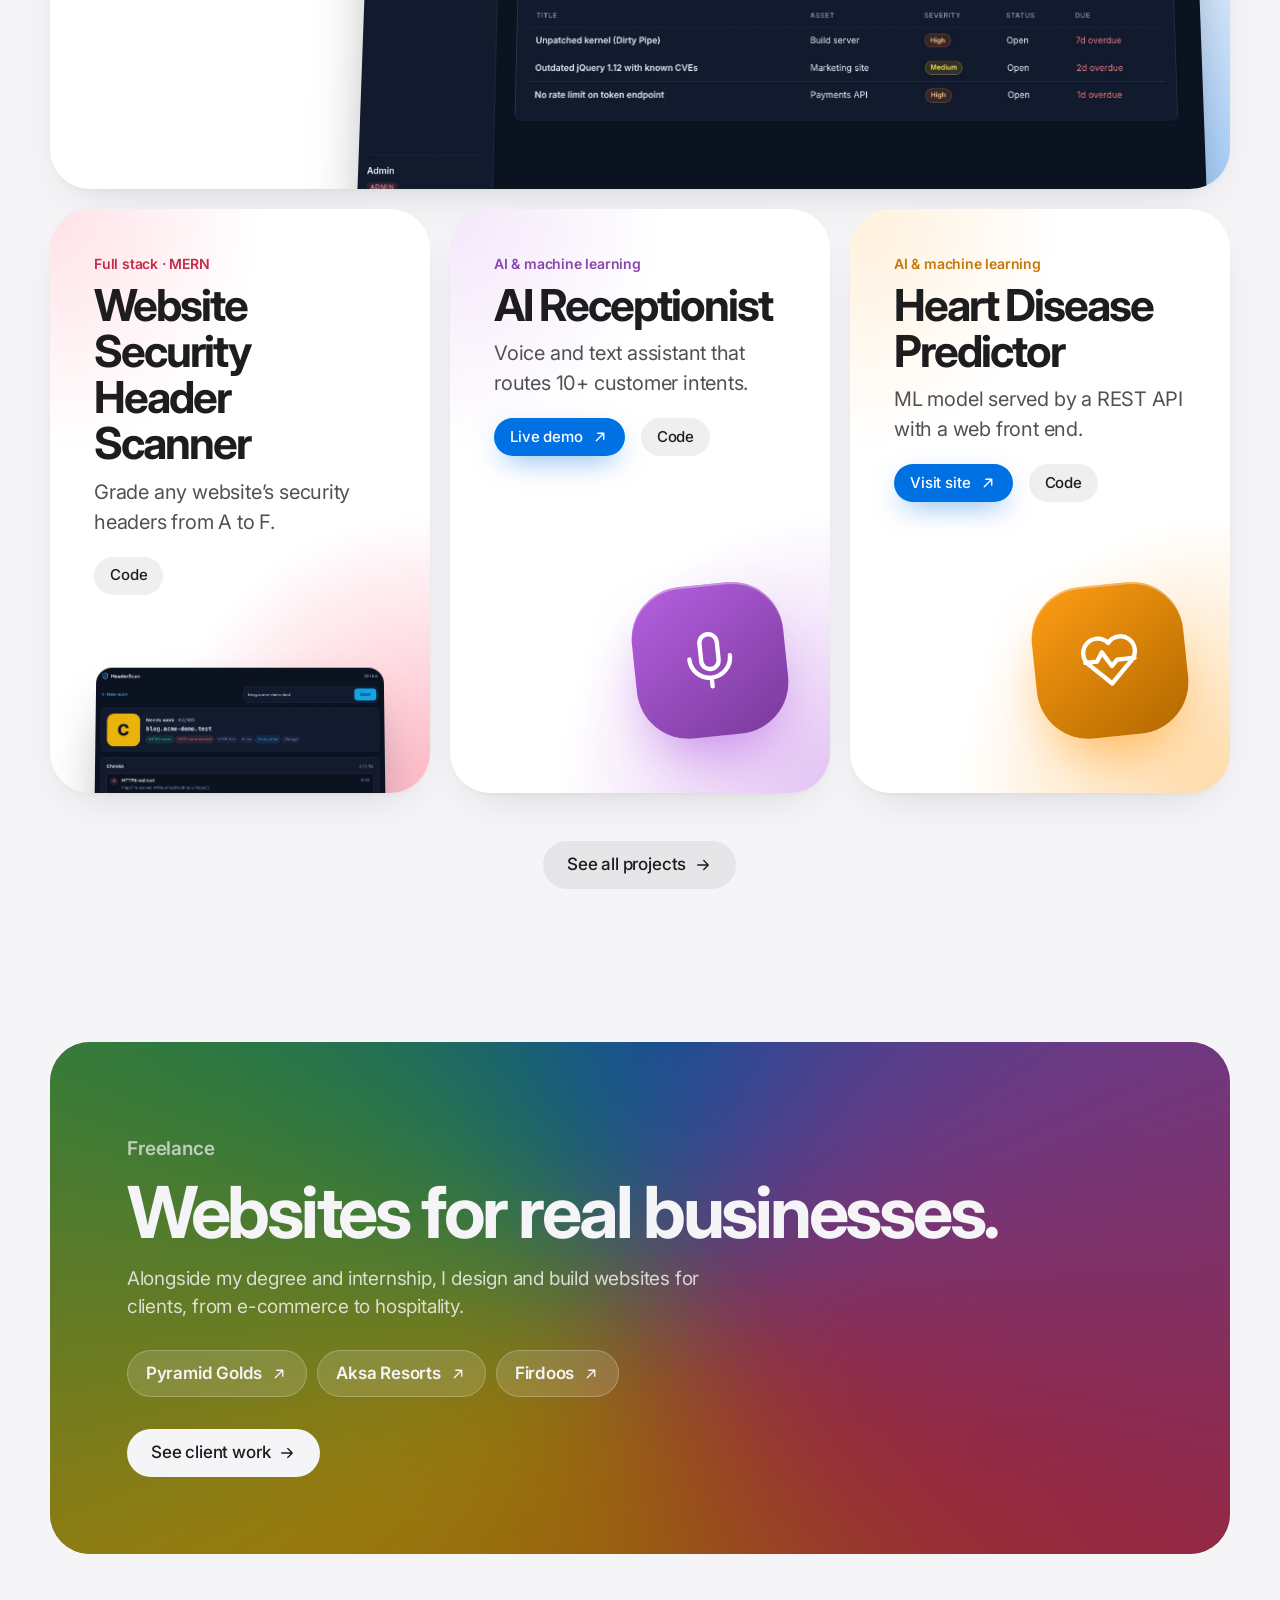
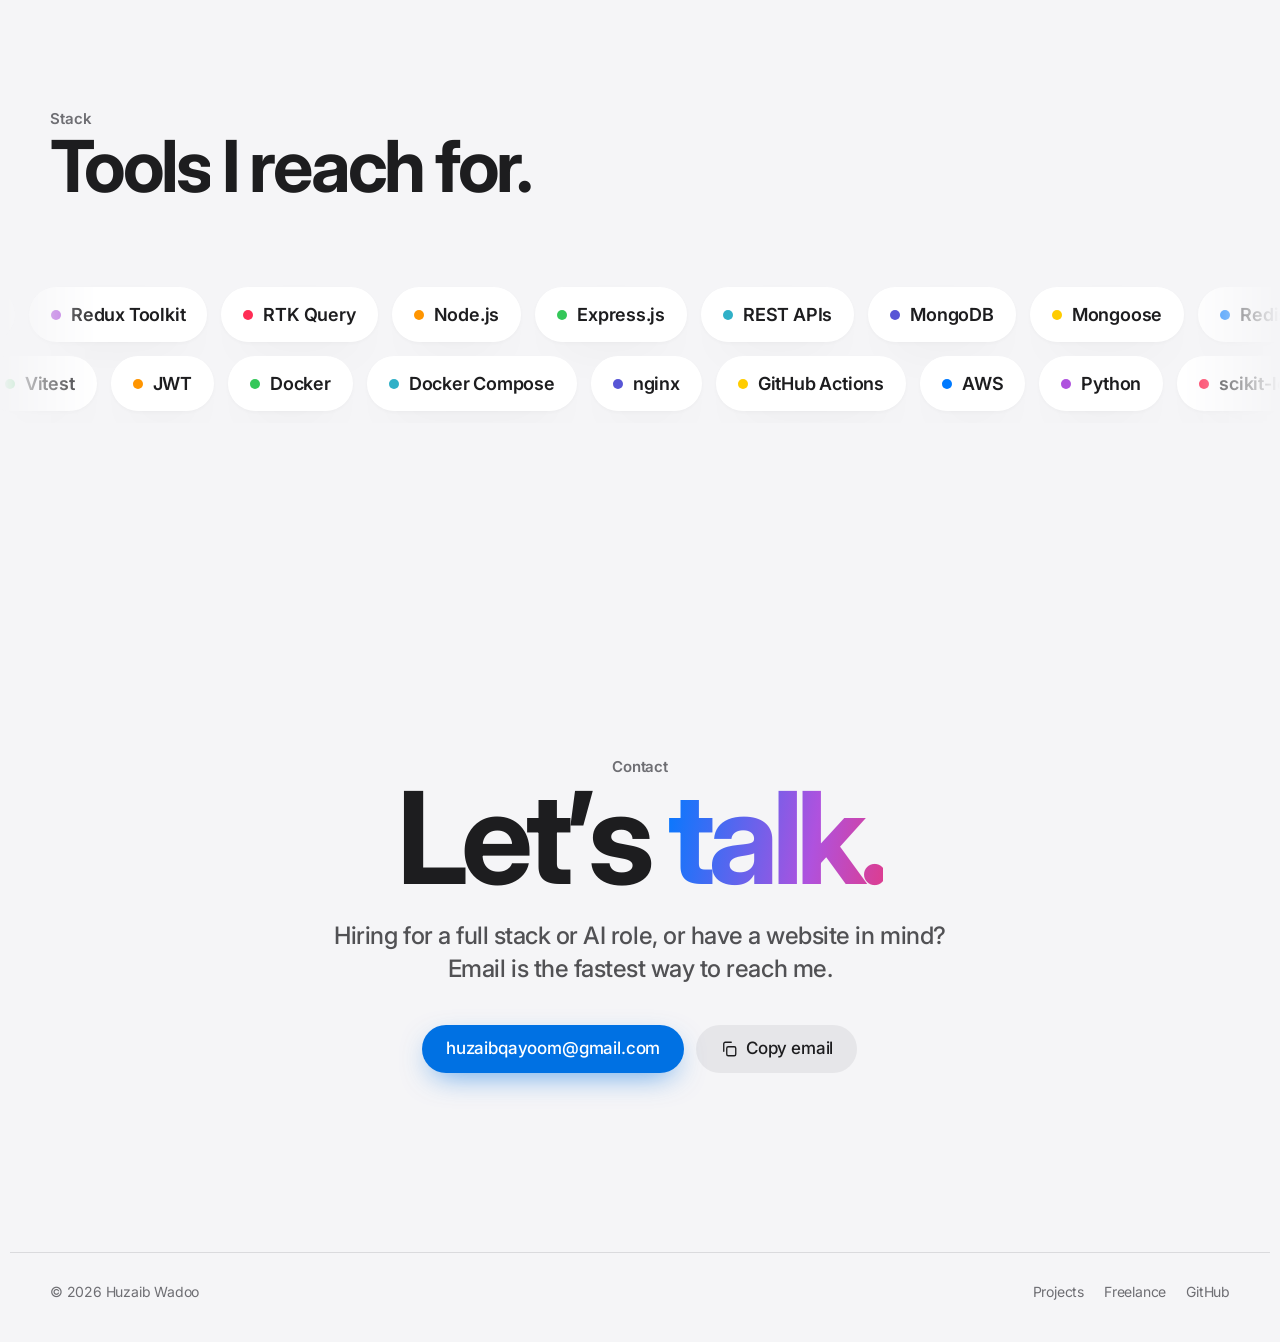
==== commit 79fa313b: "feat: redesign portfolio with separate projects and freelance pages - Hero drops the role line and t" ====
--- a/site/index.html
+++ b/site/index.html
@@ -1,330 +1,175 @@
 <!doctype html>
-<html lang="en">
+<html lang="en" class="no-js">
 <head>
   <meta charset="utf-8" />
-  <meta name="viewport" content="width=device-width, initial-scale=1" />
-  <title>Huzaib Wadoo · Full Stack Developer (MERN)</title>
-  <meta name="description" content="Huzaib Wadoo builds secure, containerised MERN apps: REST APIs in Node.js and Express, MongoDB, Redis, BullMQ workers and React front ends, shipped in Docker with tests in CI." />
+  <meta name="viewport" content="width=device-width, initial-scale=1, viewport-fit=cover" />
+  <title>Huzaib Wadoo</title>
+  <meta name="description" content="Huzaib Wadoo builds web apps and AI systems that run for real. AI/ML Intern at Emly Labs, working on an AI-driven bus management system for Kashmir." />
   <link rel="canonical" href="https://bywadoo.life/" />
-  <meta name="theme-color" content="#0a0e17" media="(prefers-color-scheme: dark)" />
-  <meta name="theme-color" content="#f6f7f9" media="(prefers-color-scheme: light)" />
-
+  <meta name="theme-color" content="#f5f5f7" media="(prefers-color-scheme: light)" />
+  <meta name="theme-color" content="#000000" media="(prefers-color-scheme: dark)" />
   <meta property="og:type" content="website" />
   <meta property="og:url" content="https://bywadoo.life/" />
-  <meta property="og:title" content="Huzaib Wadoo · Full Stack Developer (MERN)" />
-  <meta property="og:description" content="Secure, containerised web apps: REST APIs, Redis, BullMQ, Docker and React." />
+  <meta property="og:title" content="Huzaib Wadoo" />
+  <meta property="og:description" content="Web apps and AI systems that run for real." />
   <meta property="og:image" content="https://bywadoo.life/og.png" />
   <meta name="twitter:card" content="summary_large_image" />
-
   <link rel="icon" href="favicon.svg" type="image/svg+xml" />
   <link rel="preconnect" href="https://fonts.googleapis.com" />
   <link rel="preconnect" href="https://fonts.gstatic.com" crossorigin />
-  <link rel="stylesheet" href="https://fonts.googleapis.com/css2?family=Geist:wght@400;500;600;700&family=Geist+Mono:wght@400;500&display=swap" />
+  <link rel="stylesheet" href="https://fonts.googleapis.com/css2?family=Inter:wght@400;500;600;700;800&display=swap" />
   <link rel="stylesheet" href="styles.css" />
-
   <script>
-    // Apply the saved theme before first paint so there is no flash.
     (function () {
       var d = document.documentElement;
-      d.classList.add('js');
-      try {
-        var t = localStorage.getItem('theme');
-        if (t === 'light' || t === 'dark') d.setAttribute('data-theme', t);
-      } catch (e) {}
+      d.classList.remove('no-js'); d.classList.add('js');
+      try { var t = localStorage.getItem('theme'); if (t === 'light' || t === 'dark') d.setAttribute('data-theme', t); } catch (e) {}
     })();
   </script>
+  <script src="data.js" defer></script>
   <script src="main.js" defer></script>
+</head>
+<body data-page="home">
+  <a class="skip" href="#main">Skip to content</a>
+  <div class="aurora" aria-hidden="true"><div class="aurora__inner"><span></span><span></span><span></span><span></span></div></div>
+  <div class="progress" aria-hidden="true"></div>
 
-  <script type="application/ld+json">
-  {
-    "@context": "https://schema.org",
-    "@type": "Person",
-    "name": "Huzaib Wadoo",
-    "jobTitle": "Full Stack Developer (MERN)",
-    "url": "https://bywadoo.life/",
-    "email": "mailto:huzaibqayoom@gmail.com",
-    "sameAs": ["https://github.com/huzaib123"]
-  }
-  </script>
-</head>
-<body>
-  <a class="skip" href="#main">Skip to content</a>
-
-  <header class="nav" data-nav>
-    <div class="wrap nav__inner">
-      <a class="brand" href="#top" aria-label="Huzaib Wadoo, back to top">
-        <svg class="brand__mark" viewBox="0 0 32 32" aria-hidden="true"><rect x="1" y="1" width="30" height="30" rx="8"/><path d="M9 9v14M9 16h7M16 9v14M19 9l2 14 2.5-9 2.5 9 2-14"/></svg>
-        <span>Huzaib Wadoo</span>
-      </a>
-      <nav aria-label="Sections">
-        <ul class="nav__links">
-          <li><a href="#work">Work</a></li>
-          <li><a href="#experience">Experience</a></li>
-          <li><a href="#stack">Stack</a></li>
-          <li><a href="#contact">Contact</a></li>
-        </ul>
-      </nav>
-      <button class="theme" type="button" data-theme-toggle aria-label="Switch colour theme">
-        <svg class="theme__sun" viewBox="0 0 24 24" aria-hidden="true"><circle cx="12" cy="12" r="4"/><path d="M12 2v2M12 20v2M4.9 4.9l1.4 1.4M17.7 17.7l1.4 1.4M2 12h2M20 12h2M4.9 19.1l1.4-1.4M17.7 6.3l1.4-1.4"/></svg>
-        <svg class="theme__moon" viewBox="0 0 24 24" aria-hidden="true"><path d="M20 14.5A8 8 0 0 1 9.5 4a8 8 0 1 0 10.5 10.5Z"/></svg>
-      </button>
-    </div>
+  <header class="nav glass" data-nav>
+    <a class="nav__home" href="./" aria-label="Huzaib Wadoo, home">HW</a>
+    <nav aria-label="Main">
+      <div class="nav__links">
+        <span class="nav__pill" aria-hidden="true"></span>
+        <a href="./" aria-current="page" data-hide-sm>Home</a>
+        <a href="projects.html">Projects</a>
+        <a href="freelance.html">Freelance</a>
+        <a href="#contact">Contact</a>
+      </div>
+    </nav>
+    <button class="theme" type="button" data-theme-toggle aria-label="Switch colour theme">
+      <svg class="theme__sun" viewBox="0 0 24 24" aria-hidden="true"><circle cx="12" cy="12" r="4"/><path d="M12 2v2M12 20v2M4.9 4.9l1.4 1.4M17.7 17.7l1.4 1.4M2 12h2M20 12h2M4.9 19.1l1.4-1.4M17.7 6.3l1.4-1.4"/></svg>
+      <svg class="theme__moon" viewBox="0 0 24 24" aria-hidden="true"><path d="M20 14.5A8 8 0 0 1 9.5 4a8 8 0 1 0 10.5 10.5Z"/></svg>
+    </button>
   </header>
 
   <main id="main">
     <!-- Hero -->
-    <section class="hero wrap" id="top" aria-labelledby="hero-title">
-      <div class="hero__copy">
-        <p class="status"><span class="status__dot" aria-hidden="true"></span>Open to full stack roles, on-site or remote</p>
-        <h1 id="hero-title" class="hero__title">Huzaib Wadoo</h1>
-        <p class="hero__role">Full stack developer <span class="accent">(MERN)</span></p>
-        <p class="hero__lead">I build REST APIs, background workers and React front ends that are secure from the first commit, and ship them in Docker with tests running in CI.</p>
-        <div class="hero__actions">
-          <a class="btn btn--primary" href="mailto:huzaibqayoom@gmail.com">
-            <svg viewBox="0 0 24 24" aria-hidden="true"><rect x="3" y="5" width="18" height="14" rx="2"/><path d="m3 7 9 6 9-6"/></svg>
-            Email me
+    <section class="hero wrap" aria-labelledby="hero-title">
+      <div>
+        <p class="status glass" data-reveal="fade"><span class="pulse" aria-hidden="true"></span>Open to full stack roles</p>
+        <h1 id="hero-title" class="display split" data-split="chars">Huzaib<br />Wadoo<span class="grad">.</span></h1>
+        <p class="hero__lead subhead" data-reveal style="--d: 500ms">I build web apps and AI systems that run for real, from REST APIs and background workers to the interfaces people use every day.</p>
+        <div class="hero__actions" data-reveal style="--d: 650ms">
+          <a class="btn btn--primary" href="projects.html" data-magnetic>
+            View projects
+            <svg class="arrow" viewBox="0 0 24 24" aria-hidden="true"><path d="M5 12h14M13 6l6 6-6 6"/></svg>
           </a>
-          <a class="btn btn--ghost" href="#work">See selected work</a>
-          <a class="btn btn--ghost btn--icon" href="https://github.com/huzaib123" aria-label="GitHub profile">
-            <svg viewBox="0 0 24 24" aria-hidden="true" class="fill"><path d="M12 .5a11.5 11.5 0 0 0-3.64 22.41c.58.1.79-.25.79-.56v-2c-3.2.7-3.88-1.37-3.88-1.37-.52-1.33-1.28-1.69-1.28-1.69-1.05-.71.08-.7.08-.7 1.16.08 1.77 1.19 1.77 1.19 1.03 1.77 2.71 1.26 3.37.96.1-.75.4-1.26.73-1.55-2.55-.29-5.24-1.28-5.24-5.69 0-1.26.45-2.28 1.19-3.09-.12-.29-.52-1.46.11-3.05 0 0 .97-.31 3.17 1.18a11 11 0 0 1 5.77 0c2.2-1.49 3.17-1.18 3.17-1.18.63 1.59.23 2.76.11 3.05.74.81 1.19 1.83 1.19 3.09 0 4.42-2.69 5.39-5.26 5.68.41.36.78 1.06.78 2.14v3.17c0 .31.21.67.8.56A11.5 11.5 0 0 0 12 .5Z"/></svg>
-          </a>
+          <a class="btn btn--ghost" href="mailto:huzaibqayoom@gmail.com" data-magnetic>Email me</a>
         </div>
-        <dl class="facts">
-          <div><dt>Now</dt><dd>AI/ML Intern, Emly Labs</dd></div>
-          <div><dt>Studying</dt><dd>BSc CS (AI), Taylor's × UWE Bristol</dd></div>
-          <div><dt>Certified</dt><dd>AWS Cloud Practitioner</dd></div>
-        </dl>
       </div>
 
-      <figure class="term" aria-label="Terminal starting the Security Header Scanner stack">
-        <div class="term__bar" aria-hidden="true">
-          <span></span><span></span><span></span>
-          <p>~/security-header-scanner</p>
+      <article class="now" data-reveal="scale" style="--d: 350ms" aria-labelledby="now-title">
+        <p class="now__top"><span class="pulse" aria-hidden="true"></span>Now · Emly Labs</p>
+        <h2 id="now-title">Building an AI-driven bus management system for Kashmir.</h2>
+        <p>AI/ML Intern at Emly Labs (SimplyPhi Software Solutions), since September 2026.</p>
+        <div class="route" data-route aria-hidden="true">
+          <svg viewBox="0 0 400 150">
+            <defs>
+              <linearGradient id="routeGrad" x1="0" x2="1">
+                <stop offset="0" stop-color="var(--blue)" /><stop offset="0.5" stop-color="var(--purple)" /><stop offset="1" stop-color="var(--pink)" />
+              </linearGradient>
+            </defs>
+            <path class="route__road" d="M24 112 C 84 112, 92 44, 156 44 S 236 118, 296 92 S 360 34, 380 38" />
+            <path class="route__line" pathLength="1" d="M24 112 C 84 112, 92 44, 156 44 S 236 118, 296 92 S 360 34, 380 38" />
+            <g data-stops></g>
+            <circle class="route__bus-glow" r="14" cx="24" cy="112" data-bus-glow />
+            <circle class="route__bus" r="7" cx="24" cy="112" data-bus />
+          </svg>
         </div>
-        <pre class="term__body" data-term><code><span class="t-line"><span class="t-prompt">❯</span> <span class="t-cmd">docker compose up --build</span></span>
-<span class="t-line t-out"><span class="ok">✔</span> mongo   <span class="dim">healthy</span></span>
-<span class="t-line t-out"><span class="ok">✔</span> redis   <span class="dim">healthy</span></span>
-<span class="t-line t-out"><span class="ok">✔</span> worker  <span class="dim">waiting for jobs</span></span>
-<span class="t-line t-out"><span class="ok">✔</span> server  <span class="dim">listening on :5060</span></span>
-<span class="t-line"><span class="t-prompt">❯</span> <span class="t-cmd">http POST :5060/api/scans url=github.com</span></span>
-<span class="t-line t-out"><span class="acc">HTTP/1.1 202 Accepted</span></span>
-<span class="t-line t-out"><span class="dim">location: /api/scans/</span>6650f1c2</span>
-<span class="t-line t-out"><span class="dim">ratelimit-remaining:</span> 9</span>
-<span class="t-line"><span class="t-prompt">❯</span> <span class="t-caret" aria-hidden="true"></span></span></code></pre>
-      </figure>
+      </article>
+      <span class="scroll-cue" aria-hidden="true"></span>
     </section>
 
-    <!-- Work -->
-    <section class="section wrap" id="work" aria-labelledby="work-title">
-      <header class="section__head reveal">
-        <h2 id="work-title">Selected work</h2>
-        <p>Two MERN apps built end to end: data model, API, queue, cache, interface, containers and CI. Both focus on web security, because that is where I spend most of my time.</p>
-      </header>
-
-      <article class="case reveal" aria-labelledby="avt-title">
-        <div class="case__media">
-          <a href="https://github.com/huzaib123/Asset-Vulnerability-Tracker" tabindex="-1" aria-hidden="true">
-            <img src="img/avt-dashboard.webp" width="1440" height="900" loading="lazy" decoding="async" alt="" />
-          </a>
+    <!-- Experience first -->
+    <section class="section wrap" id="experience" aria-labelledby="exp-title">
+      <div class="section__head">
+        <div>
+          <p class="eyebrow" data-reveal="fade">Experience</p>
+          <h2 id="exp-title" class="headline split" data-split="words">Where I’m working and learning.</h2>
         </div>
-        <div class="case__body">
-          <p class="case__kicker">MERN · Security tooling</p>
-          <h3 id="avt-title">Asset &amp; Vulnerability Tracker</h3>
-          <p class="case__lead">A security team lists its websites and servers, logs the vulnerabilities found on each, and tracks every one until it is fixed.</p>
-          <ul class="case__points">
-            <li>JWT sign-in with Admin and Analyst roles, enforced on the server. Nobody can register as an Admin.</li>
-            <li>Dashboard numbers come from one MongoDB aggregation, cached in Redis and cleared on every write. If Redis is down, the API keeps answering.</li>
-            <li>Filters, search and pagination live in the URL; RTK Query tags refetch the dashboard the moment a status changes.</li>
-            <li>bcrypt, a pinned JWT algorithm, NoSQL-injection filtering, per-IP rate limits and a strict CSP from nginx.</li>
-          </ul>
-          <div class="flow" aria-label="Request flow">
-            <span class="flow__node">React</span>
-            <span class="flow__node">nginx</span>
-            <span class="flow__node flow__node--key">Express API</span>
-            <span class="flow__split">
-              <span class="flow__node">Redis</span>
-              <span class="flow__node">MongoDB</span>
-            </span>
-          </div>
-          <dl class="stats">
-            <div><dt>Docker services</dt><dd>4</dd></div>
-            <div><dt>Tests in CI</dt><dd>44</dd></div>
-            <div><dt>API routes</dt><dd>16</dd></div>
-          </dl>
-          <a class="link" href="https://github.com/huzaib123/Asset-Vulnerability-Tracker">Read the code<span class="sr-only"> for Asset &amp; Vulnerability Tracker</span> <span aria-hidden="true">→</span></a>
-        </div>
-      </article>
-
-      <article class="case case--flip reveal" aria-labelledby="shs-title">
-        <div class="case__media">
-          <a href="https://github.com/huzaib123/Security-Header-Scanner" tabindex="-1" aria-hidden="true">
-            <img src="img/shs-result.webp" width="980" height="612" loading="lazy" decoding="async" alt="" />
-          </a>
-        </div>
-        <div class="case__body">
-          <p class="case__kicker">MERN · Background jobs</p>
-          <h3 id="shs-title">Website Security Header Scanner</h3>
-          <p class="case__lead">Enter an address and a background worker checks its HTTPS setup and seven security headers, then grades it from A to F with a one-line fix for every problem.</p>
-          <ul class="case__points">
-            <li>The API answers <code>202 Accepted</code> at once. A BullMQ worker in its own container does the fetching, retries network errors once and recovers stalled jobs.</li>
-            <li>Redis does three jobs: a 10-minute result cache, an in-flight lock so two identical scans share one job, and a per-IP rate limit that holds across API containers.</li>
-            <li>The SSRF guard runs inside the HTTP client's DNS lookup, so every redirect hop is checked and DNS rebinding is blocked.</li>
-          </ul>
-          <div class="flow" aria-label="Request flow">
-            <span class="flow__node">React</span>
-            <span class="flow__node flow__node--key">API</span>
-            <span class="flow__node">BullMQ</span>
-            <span class="flow__node flow__node--key">Worker</span>
-            <span class="flow__split">
-              <span class="flow__node">Redis</span>
-              <span class="flow__node">MongoDB</span>
-            </span>
-          </div>
-          <dl class="stats">
-            <div><dt>Docker services</dt><dd>5</dd></div>
-            <div><dt>Tests in CI</dt><dd>49</dd></div>
-            <div><dt>Checks per scan</dt><dd>8</dd></div>
-          </dl>
-          <a class="link" href="https://github.com/huzaib123/Security-Header-Scanner">Read the code<span class="sr-only"> for Website Security Header Scanner</span> <span aria-hidden="true">→</span></a>
-        </div>
-      </article>
+      </div>
+      <div class="timeline" data-timeline>
+        <span class="timeline__track" aria-hidden="true"></span>
+        <span class="timeline__fill" aria-hidden="true"></span>
+        <ol class="timeline__list" data-timeline-list></ol>
+      </div>
     </section>
 
-    <!-- More projects -->
-    <section class="section wrap" id="more" aria-labelledby="more-title">
-      <header class="section__head section__head--row reveal">
-        <h2 id="more-title">More projects</h2>
-        <p>Client sites, machine learning and small tools.</p>
-      </header>
-      <ul class="rows reveal">
-        <li class="row">
-          <div class="row__main"><h3>Pyramid Golds</h3><p>E-commerce jewellery website for a real client.</p></div>
-          <p class="row__stack">HTML · CSS · JavaScript</p>
-          <p class="row__links"><a href="https://pyramidgolds.in">Live<span class="sr-only">: Pyramid Golds</span></a><a href="https://github.com/huzaib123/pyramidgolds">Code<span class="sr-only">: Pyramid Golds</span></a></p>
-        </li>
-        <li class="row">
-          <div class="row__main"><h3>AI Receptionist</h3><p>Voice and text assistant that routes 10+ customer intents.</p></div>
-          <p class="row__stack">Python · LLM and speech APIs</p>
-          <p class="row__links"><a href="https://huzaib123.github.io/ai-receptionist/">Demo<span class="sr-only">: AI Receptionist</span></a><a href="https://github.com/huzaib123/AI-receptionist">Code<span class="sr-only">: AI Receptionist</span></a></p>
-        </li>
-        <li class="row">
-          <div class="row__main"><h3>Heart Disease Predictor</h3><p>ML model served by a REST API with a web front end.</p></div>
-          <p class="row__stack">Python · REST API · JavaScript</p>
-          <p class="row__links"><a href="https://heart-disease-predictor-1nir.onrender.com">Live<span class="sr-only">: Heart Disease Predictor</span></a><a href="https://github.com/huzaib123/heart-disease-predictor">Code<span class="sr-only">: Heart Disease Predictor</span></a></p>
-        </li>
-        <li class="row">
-          <div class="row__main"><h3>Personal Finance Anomaly Monitor</h3><p>Flags suspicious spending with an Isolation Forest, 85%+ accuracy.</p></div>
-          <p class="row__stack">Python · scikit-learn</p>
-          <p class="row__links"><a href="https://huzaib123.github.io/personal-finance-anomaly-monitor/">Live<span class="sr-only">: Personal Finance Anomaly Monitor</span></a><a href="https://github.com/huzaib123/personal-finance-anomaly-monitor">Code<span class="sr-only">: Personal Finance Anomaly Monitor</span></a></p>
-        </li>
-        <li class="row">
-          <div class="row__main"><h3>Aksa Resorts</h3><p>Responsive hospitality website.</p></div>
-          <p class="row__stack">HTML · CSS · JavaScript</p>
-          <p class="row__links"><a href="https://huzaib123.github.io/aksa-resorts/">Live<span class="sr-only">: Aksa Resorts</span></a></p>
-        </li>
-        <li class="row">
-          <div class="row__main"><h3>Firdoos</h3><p>Mobile-first brand website.</p></div>
-          <p class="row__stack">HTML · CSS</p>
-          <p class="row__links"><a href="https://huzaib123.github.io/firdoos/">Live<span class="sr-only">: Firdoos</span></a></p>
-        </li>
-        <li class="row">
-          <div class="row__main"><h3>GPA Calculator</h3><p>Interactive tool for students.</p></div>
-          <p class="row__stack">HTML · CSS · JavaScript</p>
-          <p class="row__links"><a href="https://huzaib123.github.io/gpa-calculator/">Live<span class="sr-only">: GPA Calculator</span></a><a href="https://github.com/huzaib123/gpa-calculator">Code<span class="sr-only">: GPA Calculator</span></a></p>
-        </li>
-        <li class="row">
-          <div class="row__main"><h3>Crop Yield Predictor</h3><p>Yield model for 5+ crop types.</p></div>
-          <p class="row__stack">Python · scikit-learn</p>
-          <p class="row__links"><a href="https://github.com/huzaib123/Crop-Yield-Predictor-">Code<span class="sr-only">: Crop Yield Predictor</span></a></p>
-        </li>
-      </ul>
+    <!-- Selected projects -->
+    <section class="section wrap" id="work" aria-labelledby="work-title">
+      <div class="section__head">
+        <div>
+          <p class="eyebrow" data-reveal="fade">Selected projects</p>
+          <h2 id="work-title" class="headline split" data-split="words">Things I’ve built and shipped.</h2>
+        </div>
+        <p class="subhead" data-reveal>A few favourites. The full list, with live details from GitHub, is on the projects page.</p>
+      </div>
+      <div class="tiles" data-featured></div>
+      <div class="more-link" data-reveal>
+        <a class="btn btn--ghost" href="projects.html" data-magnetic>
+          See all projects
+          <svg class="arrow" viewBox="0 0 24 24" aria-hidden="true"><path d="M5 12h14M13 6l6 6-6 6"/></svg>
+        </a>
+      </div>
     </section>
 
-    <!-- Experience -->
-    <section class="section wrap split" id="experience" aria-labelledby="exp-title">
-      <header class="section__head reveal">
-        <h2 id="exp-title">Experience</h2>
-        <p>Final-year Computer Science (AI) student, working alongside my degree.</p>
-      </header>
-      <ol class="timeline reveal">
-        <li>
-          <p class="when">Sept 2026 – now</p>
-          <h3>AI/ML Intern <span>· Emly Labs (SimplyPhi Software Solutions)</span></h3>
-          <p>Remote. Training and evaluating Python ML models for a passenger transport safety and risk monitoring system.</p>
-        </li>
-        <li>
-          <p class="when">Ongoing</p>
-          <h3>Freelance Web Developer <span>· Client projects</span></h3>
-          <p>Built and shipped live websites for Pyramid Golds, Aksa Resorts and Firdoos.</p>
-        </li>
-        <li>
-          <p class="when">Oct 2023 – now</p>
-          <h3>Senior Research Member &amp; AI Contributor <span>· Young Kashmir Research Society</span></h3>
-          <p>Python data pipelines that cut reporting time by about 20%.</p>
-        </li>
-        <li>
-          <p class="when">Graduating Jan 2027</p>
-          <h3>Dual BSc (Hons) Computer Science, AI <span>· Taylor's University × UWE Bristol</span></h3>
-          <p>Dean's List 2025.</p>
-        </li>
-        <li>
-          <p class="when">Certifications</p>
-          <h3>AWS Certified Cloud Practitioner</h3>
-          <p>Also: Generative AI with Google Gemini · Oracle Java Programming.</p>
-        </li>
-      </ol>
+    <!-- Freelance teaser -->
+    <section class="wrap" aria-labelledby="free-title">
+      <div class="band" data-reveal="scale">
+        <p class="eyebrow">Freelance</p>
+        <h2 id="free-title" class="headline">Websites for real businesses.</h2>
+        <p>Alongside my degree and internship, I design and build websites for clients, from e-commerce to hospitality.</p>
+        <div class="band__clients" data-band-clients></div>
+        <a class="btn btn--primary" href="freelance.html" data-magnetic>
+          See client work
+          <svg class="arrow" viewBox="0 0 24 24" aria-hidden="true"><path d="M5 12h14M13 6l6 6-6 6"/></svg>
+        </a>
+      </div>
     </section>
 
     <!-- Stack -->
-    <section class="section wrap split" id="stack" aria-labelledby="stack-title">
-      <header class="section__head reveal">
-        <h2 id="stack-title">Stack</h2>
-        <p>What I reach for, and what both featured projects run on.</p>
-      </header>
-      <div class="stack reveal">
-        <div class="stack__group">
-          <h3>Frontend</h3>
-          <ul><li>React</li><li>Redux Toolkit</li><li>RTK Query</li><li>React Router</li><li>Vite</li><li>JavaScript</li></ul>
-        </div>
-        <div class="stack__group">
-          <h3>Backend</h3>
-          <ul><li>Node.js</li><li>Express.js</li><li>REST APIs</li><li>BullMQ</li><li>JWT</li><li>FastAPI</li></ul>
-        </div>
-        <div class="stack__group">
-          <h3>Data</h3>
-          <ul><li>MongoDB</li><li>Mongoose</li><li>Redis</li></ul>
-        </div>
-        <div class="stack__group">
-          <h3>Infra &amp; testing</h3>
-          <ul><li>Docker</li><li>Docker Compose</li><li>nginx</li><li>GitHub Actions</li><li>AWS</li><li>Vitest</li></ul>
-        </div>
-        <div class="stack__group">
-          <h3>ML</h3>
-          <ul><li>Python</li><li>scikit-learn</li></ul>
+    <section class="section" id="stack" aria-labelledby="stack-title">
+      <div class="wrap section__head">
+        <div>
+          <p class="eyebrow" data-reveal="fade">Stack</p>
+          <h2 id="stack-title" class="headline split" data-split="words">Tools I reach for.</h2>
         </div>
       </div>
+      <div class="marquee" data-marquee aria-label="Technologies"></div>
     </section>
 
     <!-- Contact -->
     <section class="contact wrap" id="contact" aria-labelledby="contact-title">
-      <div class="contact__card reveal">
-        <h2 id="contact-title">Let's build something.</h2>
-        <p>Hiring for a full stack role, or have a project in mind? Email is the fastest way to reach me.</p>
-        <div class="contact__actions">
-          <a class="contact__email" href="mailto:huzaibqayoom@gmail.com">huzaibqayoom@gmail.com</a>
-          <button class="btn btn--ghost" type="button" data-copy="huzaibqayoom@gmail.com">
-            <svg viewBox="0 0 24 24" aria-hidden="true"><rect x="9" y="9" width="12" height="12" rx="2"/><path d="M5 15V5a2 2 0 0 1 2-2h8"/></svg>
-            <span data-copy-label>Copy address</span>
-          </button>
-        </div>
-        <p class="sr-only" role="status" aria-live="polite" data-copy-status></p>
+      <p class="eyebrow" data-reveal="fade">Contact</p>
+      <h2 id="contact-title" class="display split" data-split="chars">Let’s <span class="grad">talk.</span></h2>
+      <p class="subhead" data-reveal>Hiring for a full stack or AI role, or have a website in mind? Email is the fastest way to reach me.</p>
+      <div class="contact__actions" data-reveal>
+        <a class="btn btn--primary" href="mailto:huzaibqayoom@gmail.com" data-magnetic>huzaibqayoom@gmail.com</a>
+        <button class="btn btn--ghost" type="button" data-copy="huzaibqayoom@gmail.com" data-magnetic>
+          <svg viewBox="0 0 24 24" aria-hidden="true"><rect x="9" y="9" width="12" height="12" rx="2"/><path d="M5 15V5a2 2 0 0 1 2-2h8"/></svg>
+          <span data-copy-label>Copy email</span>
+        </button>
       </div>
+      <p class="sr-only" role="status" aria-live="polite" data-copy-status></p>
     </section>
   </main>
 
   <footer class="footer wrap">
     <p>© <span data-year>2026</span> Huzaib Wadoo</p>
-    <p><a href="https://github.com/huzaib123">GitHub</a> · <a href="https://github.com/huzaib123/huzaib123/tree/main/site">Source for this site</a></p>
+    <nav aria-label="Footer">
+      <a href="projects.html">Projects</a>
+      <a href="freelance.html">Freelance</a>
+      <a href="https://github.com/huzaib123">GitHub</a>
+    </nav>
   </footer>
 </body>
 </html>
--- a/site/styles.css
+++ b/site/styles.css
@@ -1,178 +1,226 @@
 /* ==========================================================================
-   bywadoo.life — portfolio of Huzaib Wadoo
-   Modern technical: ink surfaces, one cyan accent, mono for system detail.
+   bywadoo.life — Huzaib Wadoo
+   Apple-inspired: system colours, SF type, Liquid Glass on the floating
+   controls only, colourful content underneath, motion everywhere it helps.
    ========================================================================== */
 
-/* ---------- Primitives ---------- */
+/* ---------- Tokens ---------- */
 :root {
-  --ink-950: #0a0e17;
-  --ink-900: #0f1522;
-  --ink-850: #141b2b;
-  --ink-800: #1d2638;
-  --ink-700: #2a3550;
-  --slate-400: #98a3b6;
-  --slate-500: #6b778c;
-  --slate-100: #e7ecf3;
-  --cyan-400: #22d3ee;
-  --cyan-700: #0e7490;
-  --green-400: #34d399;
-  --green-700: #047857;
-  --amber-400: #fbbf24;
-
-  --font-sans: 'Geist', ui-sans-serif, system-ui, -apple-system, 'Segoe UI', Roboto, sans-serif;
-  --font-mono: 'Geist Mono', ui-monospace, 'SFMono-Regular', Menlo, Consolas, monospace;
-
-  --space-1: 4px;
-  --space-2: 8px;
-  --space-3: 12px;
-  --space-4: 16px;
-  --space-5: 24px;
-  --space-6: 32px;
-  --space-7: 48px;
-  --space-8: 64px;
-  --space-9: 96px;
-  --space-10: 128px;
-
-  --radius-sm: 8px;
-  --radius-md: 12px;
-  --radius-lg: 18px;
-
-  --ease-out: cubic-bezier(0.22, 1, 0.36, 1);
+  --font: 'SF Pro Display', 'SF Pro Text', -apple-system, BlinkMacSystemFont, 'Inter', 'Segoe UI', Roboto, sans-serif;
+  --mono: 'SF Mono', ui-monospace, 'JetBrains Mono', Menlo, Consolas, monospace;
+
+  --ease-out: cubic-bezier(0.16, 1, 0.3, 1);
+  --ease-spring: cubic-bezier(0.34, 1.4, 0.64, 1);
   --ease-standard: cubic-bezier(0.2, 0, 0, 1);
-  --dur-micro: 180ms;
-  --dur-component: 280ms;
-  --dur-hero: 700ms;
-
-  --wrap: 1160px;
-  --gutter: clamp(16px, 4vw, 32px);
-}
-
-/* ---------- Semantic tokens: dark (default) ---------- */
-:root {
+  --t-micro: 180ms;
+  --t-component: 320ms;
+  --t-reveal: 1000ms;
+
+  --wrap: 1180px;
+  --gutter: clamp(16px, 4.5vw, 40px);
+  --radius-sm: 12px;
+  --radius-md: 20px;
+  --radius-lg: 30px;
+  --radius-xl: 40px;
+
+  /* Light appearance (system colours, light variants) */
+  color-scheme: light;
+  --bg: #f5f5f7;
+  --surface: #ffffff;
+  --surface-2: #fbfbfd;
+  --fill: rgba(120, 120, 128, 0.12);
+  --label: #1d1d1f;
+  --label-2: #515154;
+  --label-3: #6e6e73;
+  --separator: rgba(60, 60, 67, 0.14);
+  --accent: #0071e3;
+  --accent-text: #0066cc;
+  --on-accent: #ffffff;
+
+  --blue: #007aff; --purple: #af52de; --pink: #ff2d55; --orange: #ff9500;
+  --green: #34c759; --teal: #30b0c7; --indigo: #5856d6; --yellow: #ffcc00;
+
+  --glass-fill: rgba(255, 255, 255, 0.62);
+  --glass-border: rgba(255, 255, 255, 0.7);
+  --glass-highlight: rgba(255, 255, 255, 0.9);
+  --glass-shadow: 0 10px 40px -12px rgba(0, 0, 0, 0.18);
+  --card-shadow: 0 2px 4px rgba(0, 0, 0, 0.03), 0 18px 50px -24px rgba(0, 0, 0, 0.18);
+  --aurora-opacity: 0.55;
+}
+
+@media (prefers-color-scheme: dark) {
+  :root:not([data-theme='light']) {
+    color-scheme: dark;
+    --bg: #000000;
+    --surface: #1c1c1e;
+    --surface-2: #2c2c2e;
+    --fill: rgba(120, 120, 128, 0.24);
+    --label: #f5f5f7;
+    --label-2: #c7c7cc;
+    --label-3: #98989d;
+    --separator: rgba(84, 84, 88, 0.55);
+    --accent: #0a84ff;
+    --accent-text: #2997ff;
+    --blue: #0a84ff; --purple: #bf5af2; --pink: #ff375f; --orange: #ff9f0a;
+    --green: #30d158; --teal: #40c8e0; --indigo: #5e5ce6; --yellow: #ffd60a;
+    --glass-fill: rgba(28, 28, 30, 0.58);
+    --glass-border: rgba(255, 255, 255, 0.12);
+    --glass-highlight: rgba(255, 255, 255, 0.16);
+    --glass-shadow: 0 10px 40px -10px rgba(0, 0, 0, 0.7);
+    --card-shadow: 0 0 0 1px rgba(255, 255, 255, 0.06), 0 24px 60px -30px rgba(0, 0, 0, 0.9);
+    --aurora-opacity: 0.42;
+  }
+}
+:root[data-theme='dark'] {
   color-scheme: dark;
-  --bg: var(--ink-950);
-  --surface: var(--ink-900);
-  --surface-2: var(--ink-850);
-  --border: var(--ink-800);
-  --border-strong: var(--ink-700);
-  --text: var(--slate-100);
-  --muted: var(--slate-400);
-  --faint: var(--slate-500);
-  --accent: var(--cyan-400);
-  --accent-ink: var(--ink-950);
-  --accent-soft: rgba(34, 211, 238, 0.12);
-  --ok: var(--green-400);
-  --grid-line: rgba(148, 163, 184, 0.07);
-  --shadow: 0 1px 0 rgba(255, 255, 255, 0.04) inset, 0 24px 60px -24px rgba(0, 0, 0, 0.7);
-  --nav-bg: rgba(10, 14, 23, 0.72);
-}
-
-/* Light theme: its own palette, not an inversion. */
-@media (prefers-color-scheme: light) {
-  :root:not([data-theme='dark']) {
-    color-scheme: light;
-    --bg: #f6f7f9;
-    --surface: #ffffff;
-    --surface-2: #eef1f5;
-    --border: #e3e7ee;
-    --border-strong: #cfd6e1;
-    --text: #0b1222;
-    --muted: #4a5568;
-    --faint: #667085;
-    --accent: var(--cyan-700);
-    --accent-ink: #ffffff;
-    --accent-soft: rgba(14, 116, 144, 0.1);
-    --ok: var(--green-700);
-    --grid-line: rgba(15, 23, 42, 0.05);
-    --shadow: 0 1px 2px rgba(15, 23, 42, 0.06), 0 24px 48px -28px rgba(15, 23, 42, 0.28);
-    --nav-bg: rgba(246, 247, 249, 0.8);
-  }
-}
-:root[data-theme='light'] {
-  color-scheme: light;
-  --bg: #f6f7f9;
-  --surface: #ffffff;
-  --surface-2: #eef1f5;
-  --border: #e3e7ee;
-  --border-strong: #cfd6e1;
-  --text: #0b1222;
-  --muted: #4a5568;
-  --faint: #667085;
-  --accent: var(--cyan-700);
-  --accent-ink: #ffffff;
-  --accent-soft: rgba(14, 116, 144, 0.1);
-  --ok: var(--green-700);
-  --grid-line: rgba(15, 23, 42, 0.05);
-  --shadow: 0 1px 2px rgba(15, 23, 42, 0.06), 0 24px 48px -28px rgba(15, 23, 42, 0.28);
-  --nav-bg: rgba(246, 247, 249, 0.8);
-}
+  --bg: #000000;
+  --surface: #1c1c1e;
+  --surface-2: #2c2c2e;
+  --fill: rgba(120, 120, 128, 0.24);
+  --label: #f5f5f7;
+  --label-2: #c7c7cc;
+  --label-3: #98989d;
+  --separator: rgba(84, 84, 88, 0.55);
+  --accent: #0a84ff;
+  --accent-text: #2997ff;
+  --blue: #0a84ff; --purple: #bf5af2; --pink: #ff375f; --orange: #ff9f0a;
+  --green: #30d158; --teal: #40c8e0; --indigo: #5e5ce6; --yellow: #ffd60a;
+  --glass-fill: rgba(28, 28, 30, 0.58);
+  --glass-border: rgba(255, 255, 255, 0.12);
+  --glass-highlight: rgba(255, 255, 255, 0.16);
+  --glass-shadow: 0 10px 40px -10px rgba(0, 0, 0, 0.7);
+  --card-shadow: 0 0 0 1px rgba(255, 255, 255, 0.06), 0 24px 60px -30px rgba(0, 0, 0, 0.9);
+  --aurora-opacity: 0.42;
+}
+
+/* Tint helper: any element with data-tint picks its system colour. */
+[data-tint='blue'] { --tint: var(--blue); }
+[data-tint='purple'] { --tint: var(--purple); }
+[data-tint='pink'] { --tint: var(--pink); }
+[data-tint='orange'] { --tint: var(--orange); }
+[data-tint='green'] { --tint: var(--green); }
+[data-tint='teal'] { --tint: var(--teal); }
+[data-tint='indigo'] { --tint: var(--indigo); }
+[data-tint='yellow'] { --tint: var(--yellow); }
 
 /* ---------- Base ---------- */
 *, *::before, *::after { box-sizing: border-box; }
-html { scroll-behavior: smooth; scroll-padding-top: 80px; -webkit-text-size-adjust: 100%; }
+html { -webkit-text-size-adjust: 100%; scroll-padding-top: 96px; }
 body {
   margin: 0;
+  min-height: 100vh;
   background: var(--bg);
-  color: var(--text);
-  font-family: var(--font-sans);
+  color: var(--label);
+  font-family: var(--font);
   font-size: 17px;
-  line-height: 1.6;
+  line-height: 1.5;
+  letter-spacing: -0.012em;
   -webkit-font-smoothing: antialiased;
-  text-rendering: optimizeLegibility;
   overflow-x: hidden;
 }
 h1, h2, h3, p, ul, ol, dl, dd, figure { margin: 0; }
 ul, ol { padding: 0; list-style: none; }
 img { display: block; max-width: 100%; height: auto; }
 a { color: inherit; text-decoration: none; }
-code { font-family: var(--font-mono); font-size: 0.88em; background: var(--surface-2); border: 1px solid var(--border); padding: 0.05em 0.35em; border-radius: 5px; }
+button { font: inherit; color: inherit; }
 svg { width: 18px; height: 18px; fill: none; stroke: currentColor; stroke-width: 1.8; stroke-linecap: round; stroke-linejoin: round; flex: none; }
 svg.fill { fill: currentColor; stroke: none; }
-::selection { background: var(--accent); color: var(--accent-ink); }
-
-:focus-visible { outline: 2px solid var(--accent); outline-offset: 3px; border-radius: 6px; }
+::selection { background: var(--accent); color: var(--on-accent); }
+:focus-visible { outline: 3px solid color-mix(in srgb, var(--accent) 70%, transparent); outline-offset: 3px; border-radius: 10px; }
 
 .wrap { width: 100%; max-width: calc(var(--wrap) + var(--gutter) * 2); margin-inline: auto; padding-inline: var(--gutter); }
 .sr-only { position: absolute; width: 1px; height: 1px; padding: 0; margin: -1px; overflow: hidden; clip: rect(0 0 0 0); white-space: nowrap; border: 0; }
-.skip { position: absolute; left: var(--space-4); top: -100px; z-index: 100; background: var(--accent); color: var(--accent-ink); padding: var(--space-2) var(--space-4); border-radius: var(--radius-sm); font-weight: 600; }
-.skip:focus { top: var(--space-4); }
-.accent { color: var(--accent); }
-
-/* ---------- Navigation ---------- */
+.skip { position: fixed; left: 16px; top: -100px; z-index: 200; background: var(--accent); color: var(--on-accent); padding: 10px 16px; border-radius: 999px; font-weight: 600; }
+.skip:focus { top: 16px; }
+
+/* ---------- Page transitions (cross-document View Transitions) ---------- */
+@view-transition { navigation: auto; }
+.nav { view-transition-name: site-nav; }
+::view-transition-old(root) { animation: vt-out 260ms var(--ease-standard) both; }
+::view-transition-new(root) { animation: vt-in 520ms var(--ease-out) both; }
+@keyframes vt-out { to { opacity: 0; transform: scale(0.985); } }
+@keyframes vt-in { from { opacity: 0; transform: translateY(18px); } }
+
+/* ---------- Aurora: colourful content layer the glass picks up ---------- */
+.aurora { position: fixed; inset: 0; z-index: -1; overflow: hidden; pointer-events: none; opacity: var(--aurora-opacity); }
+.aurora span {
+  position: absolute; width: 62vmax; height: 62vmax; border-radius: 50%;
+  background: radial-gradient(circle at center, var(--c) 0%, transparent 62%);
+  will-change: transform;
+}
+.aurora span:nth-child(1) { --c: var(--blue); top: -28vmax; left: -18vmax; animation: drift-a 26s ease-in-out infinite alternate; }
+.aurora span:nth-child(2) { --c: var(--purple); top: -22vmax; right: -24vmax; animation: drift-b 30s ease-in-out infinite alternate; }
+.aurora span:nth-child(3) { --c: var(--pink); top: 30vh; left: 20vw; width: 48vmax; height: 48vmax; animation: drift-c 34s ease-in-out infinite alternate; opacity: 0.7; }
+.aurora span:nth-child(4) { --c: var(--orange); bottom: -30vmax; right: -10vmax; width: 50vmax; height: 50vmax; animation: drift-a 38s ease-in-out infinite alternate-reverse; opacity: 0.6; }
+.aurora__inner { position: absolute; inset: 0; transition: transform 1.2s var(--ease-out); }
+@keyframes drift-a { to { transform: translate3d(12vw, 8vh, 0) scale(1.15); } }
+@keyframes drift-b { to { transform: translate3d(-14vw, 12vh, 0) scale(0.9); } }
+@keyframes drift-c { to { transform: translate3d(-10vw, -8vh, 0) scale(1.2); } }
+.aurora::after {
+  /* Fades the colour out further down the page so long sections stay calm. */
+  content: ''; position: absolute; inset: 0;
+  background: linear-gradient(to bottom, transparent 0%, transparent 55%, var(--bg) 100%);
+}
+
+/* ---------- Liquid Glass (functional layer only) ---------- */
+.glass {
+  background: var(--glass-fill);
+  -webkit-backdrop-filter: blur(28px) saturate(1.6);
+  backdrop-filter: blur(28px) saturate(1.6);
+  border: 1px solid var(--glass-border);
+  box-shadow: inset 0 1px 0 var(--glass-highlight), var(--glass-shadow);
+}
+@media (prefers-reduced-transparency: reduce) {
+  .glass { background: var(--surface); -webkit-backdrop-filter: none; backdrop-filter: none; }
+}
+@media (prefers-contrast: more) {
+  .glass { background: var(--surface); border-color: var(--label-3); }
+}
+
+/* ---------- Scroll progress ---------- */
+.progress {
+  position: fixed; top: 0; left: 0; right: 0; height: 3px; z-index: 120; pointer-events: none;
+  background: linear-gradient(90deg, var(--blue), var(--purple), var(--pink), var(--orange));
+  transform-origin: 0 50%; transform: scaleX(var(--p, 0));
+}
+
+/* ---------- Navigation: floating glass pill ---------- */
 .nav {
-  position: sticky; top: 0; z-index: 50;
-  border-bottom: 1px solid transparent;
-  transition: background-color var(--dur-component) var(--ease-standard), border-color var(--dur-component) var(--ease-standard);
-}
-.nav[data-scrolled] {
-  background: var(--nav-bg);
-  border-bottom-color: var(--border);
-  -webkit-backdrop-filter: saturate(160%) blur(12px);
-  backdrop-filter: saturate(160%) blur(12px);
-}
-.nav__inner { display: flex; align-items: center; gap: var(--space-5); height: 64px; }
-.brand { display: inline-flex; align-items: center; gap: 10px; font-weight: 600; letter-spacing: -0.01em; }
-.brand__mark { width: 28px; height: 28px; stroke-width: 1.7; }
-.brand__mark rect { stroke: var(--border-strong); fill: var(--surface); }
-.brand__mark path { stroke: var(--accent); }
-.nav nav { margin-left: auto; }
-.nav__links { display: flex; gap: var(--space-1); }
+  position: fixed; top: 14px; left: 50%; z-index: 100;
+  transform: translateX(-50%);
+  display: flex; align-items: center; gap: 4px;
+  padding: 6px; border-radius: 999px;
+  width: max-content; max-width: calc(100vw - 24px);
+  transition: transform var(--t-component) var(--ease-out), box-shadow var(--t-component) var(--ease-out);
+}
+.nav[data-hidden] { transform: translate(-50%, -140%); }
+.nav__home {
+  display: inline-grid; place-items: center; width: 38px; height: 38px; border-radius: 50%;
+  background: var(--label); color: var(--bg); font-weight: 700; font-size: 13px; letter-spacing: 0;
+  transition: transform var(--t-micro) var(--ease-out);
+}
+.nav__home:hover { transform: scale(1.06); }
+.nav__links { position: relative; display: flex; align-items: center; }
 .nav__links a {
-  display: inline-block; padding: 6px 12px; border-radius: 999px;
-  color: var(--muted); font-size: 15px; font-weight: 500;
-  transition: color var(--dur-micro) var(--ease-out), background-color var(--dur-micro) var(--ease-out);
-}
-.nav__links a:hover { color: var(--text); }
-.nav__links a[aria-current='true'] { color: var(--text); background: var(--surface-2); }
-
+  position: relative; z-index: 1; display: inline-flex; align-items: center; height: 38px; padding: 0 16px;
+  border-radius: 999px; font-size: 15px; font-weight: 500; color: var(--label-2);
+  transition: color var(--t-micro) var(--ease-out);
+}
+.nav__links a:hover, .nav__links a[aria-current='page'] { color: var(--label); }
+.nav__pill {
+  position: absolute; z-index: 0; top: 0; left: 0; height: 38px; border-radius: 999px;
+  background: var(--fill); opacity: 0;
+  transition: transform 420ms var(--ease-spring), width 420ms var(--ease-spring), opacity var(--t-micro) var(--ease-out);
+}
 .theme {
-  display: inline-grid; place-items: center; width: 40px; height: 40px;
-  border-radius: 999px; border: 1px solid var(--border); background: var(--surface);
-  color: var(--muted); cursor: pointer;
-  transition: color var(--dur-micro) var(--ease-out), border-color var(--dur-micro) var(--ease-out), transform var(--dur-micro) var(--ease-out);
-}
-.theme:hover { color: var(--text); border-color: var(--border-strong); }
-.theme:active { transform: scale(0.94); }
+  display: inline-grid; place-items: center; width: 38px; height: 38px; border: 0; border-radius: 50%;
+  background: transparent; color: var(--label-2); cursor: pointer;
+  transition: background-color var(--t-micro) var(--ease-out), color var(--t-micro) var(--ease-out), transform var(--t-micro) var(--ease-out);
+}
+.theme:hover { background: var(--fill); color: var(--label); }
+.theme:active { transform: scale(0.9); }
+.theme svg { transition: transform 600ms var(--ease-spring); }
+.theme:hover svg { transform: rotate(40deg); }
 .theme__sun { display: none; }
 :root[data-theme='light'] .theme__sun { display: block; }
 :root[data-theme='light'] .theme__moon { display: none; }
@@ -181,288 +229,382 @@
   :root:not([data-theme='dark']) .theme__moon { display: none; }
 }
 
-/* ---------- Buttons & links ---------- */
+/* ---------- Buttons ---------- */
 .btn {
-  display: inline-flex; align-items: center; justify-content: center; gap: 8px;
-  min-height: 46px; padding: 0 20px; border-radius: 999px;
-  font: 500 15px/1 var(--font-sans); cursor: pointer; border: 1px solid transparent;
-  transition: transform var(--dur-micro) var(--ease-out), background-color var(--dur-micro) var(--ease-out), border-color var(--dur-micro) var(--ease-out), color var(--dur-micro) var(--ease-out);
-}
-.btn:active { transform: translateY(1px) scale(0.985); }
-.btn--primary { background: var(--accent); color: var(--accent-ink); font-weight: 600; }
-.btn--primary:hover { filter: brightness(1.08); }
-.btn--ghost { background: transparent; color: var(--text); border-color: var(--border-strong); }
-.btn--ghost:hover { background: var(--surface-2); }
-.btn--icon { width: 46px; padding: 0; }
-
-.link { display: inline-flex; align-items: center; gap: 6px; color: var(--accent); font-weight: 500; }
-.link span[aria-hidden] { transition: transform var(--dur-micro) var(--ease-out); }
-.link:hover span[aria-hidden] { transform: translateX(3px); }
+  position: relative; display: inline-flex; align-items: center; justify-content: center; gap: 8px;
+  min-height: 48px; padding: 0 24px; border-radius: 999px; border: 0; cursor: pointer;
+  font-size: 17px; font-weight: 500; letter-spacing: -0.01em; white-space: nowrap;
+  transition: transform var(--t-micro) var(--ease-out), background-color var(--t-micro) var(--ease-out), color var(--t-micro) var(--ease-out), box-shadow var(--t-component) var(--ease-out);
+}
+.btn:active { transform: scale(0.97); }
+.btn--primary { background: var(--accent); color: var(--on-accent); box-shadow: 0 10px 30px -10px color-mix(in srgb, var(--accent) 70%, transparent); }
+.btn--primary:hover { background: color-mix(in srgb, var(--accent) 88%, #fff); box-shadow: 0 14px 36px -10px color-mix(in srgb, var(--accent) 80%, transparent); }
+.btn--ghost { background: var(--fill); color: var(--label); }
+.btn--ghost:hover { background: color-mix(in srgb, var(--label) 14%, transparent); }
+.btn--sm { min-height: 38px; padding: 0 16px; font-size: 15px; }
+.btn svg { transition: transform var(--t-micro) var(--ease-out); }
+.btn:hover svg.arrow { transform: translateX(3px); }
+.btn[data-magnetic] { will-change: transform; }
+.link { display: inline-flex; align-items: center; gap: 4px; color: var(--accent-text); font-weight: 500; }
+.link svg { width: 16px; height: 16px; transition: transform var(--t-micro) var(--ease-out); }
+.link:hover svg { transform: translateX(3px); }
+
+/* ---------- Typography helpers ---------- */
+.display {
+  font-size: clamp(3.4rem, 11vw, 9.5rem); line-height: 0.92; font-weight: 700; letter-spacing: -0.055em;
+}
+.headline { font-size: clamp(2.2rem, 5.6vw, 4.5rem); line-height: 1.02; font-weight: 700; letter-spacing: -0.045em; text-wrap: balance; }
+.subhead { font-size: clamp(1.15rem, 2vw, 1.5rem); line-height: 1.35; font-weight: 500; letter-spacing: -0.02em; color: var(--label-2); text-wrap: pretty; }
+.grad {
+  background: linear-gradient(100deg, var(--blue), var(--purple) 35%, var(--pink) 65%, var(--orange));
+  background-size: 200% 100%;
+  -webkit-background-clip: text; background-clip: text; color: transparent;
+  animation: grad-shift 8s ease-in-out infinite alternate;
+}
+@keyframes grad-shift { to { background-position: 100% 0; } }
+.eyebrow { font-size: 15px; font-weight: 600; color: var(--label-3); letter-spacing: -0.005em; }
+
+/* ---------- Sections ---------- */
+.section { padding-block: clamp(80px, 12vw, 160px); }
+.section__head { display: flex; flex-wrap: wrap; align-items: end; justify-content: space-between; gap: 20px 40px; margin-bottom: clamp(40px, 6vw, 72px); }
+.section__head .subhead { max-width: 30em; }
 
 /* ---------- Hero ---------- */
 .hero {
-  position: relative;
-  display: grid; grid-template-columns: minmax(0, 1.05fr) minmax(0, 1fr);
-  gap: var(--space-8); align-items: center;
-  padding-top: clamp(48px, 9vw, 112px); padding-bottom: clamp(64px, 9vw, 120px);
-}
-.hero::before {
-  /* Faint engineering grid behind the hero, fading out at the edges. */
-  content: ''; position: absolute; inset: -64px 0 0; z-index: -1; pointer-events: none;
-  background-image: linear-gradient(var(--grid-line) 1px, transparent 1px), linear-gradient(90deg, var(--grid-line) 1px, transparent 1px);
-  background-size: 40px 40px;
-  -webkit-mask-image: radial-gradient(ellipse 70% 70% at 30% 35%, #000 30%, transparent 75%);
-  mask-image: radial-gradient(ellipse 70% 70% at 30% 35%, #000 30%, transparent 75%);
+  position: relative; min-height: 100svh;
+  display: grid; grid-template-columns: minmax(0, 1.25fr) minmax(0, 0.9fr); align-items: center; gap: clamp(32px, 5vw, 72px);
+  padding-top: 120px; padding-bottom: 80px;
 }
 .status {
-  display: inline-flex; align-items: center; gap: 10px;
-  padding: 6px 14px 6px 12px; border: 1px solid var(--border); border-radius: 999px;
-  background: var(--surface); color: var(--muted); font-size: 14px; font-weight: 500;
-}
-.status__dot { position: relative; width: 8px; height: 8px; border-radius: 50%; background: var(--ok); }
-.status__dot::after {
-  content: ''; position: absolute; inset: -4px; border-radius: 50%; border: 1px solid var(--ok);
-  animation: ping 2.4s var(--ease-out) infinite;
-}
-@keyframes ping { from { transform: scale(0.6); opacity: 0.9; } to { transform: scale(1.6); opacity: 0; } }
-
-.hero__title {
-  margin-top: var(--space-5);
-  font-size: clamp(2.75rem, 7.2vw, 5.4rem); line-height: 0.98; font-weight: 650; letter-spacing: -0.045em;
-}
-.hero__role { margin-top: var(--space-4); font-size: clamp(1.2rem, 2.2vw, 1.5rem); font-weight: 550; letter-spacing: -0.015em; }
-.hero__lead { margin-top: var(--space-4); max-width: 34em; color: var(--muted); font-size: 18px; text-wrap: pretty; }
-.hero__actions { display: flex; flex-wrap: wrap; gap: var(--space-3); margin-top: var(--space-6); }
-
-.facts {
-  display: grid; grid-template-columns: repeat(3, auto); justify-content: start; gap: var(--space-5) var(--space-6);
-  margin-top: var(--space-7); padding-top: var(--space-5); border-top: 1px solid var(--border);
-}
-.facts dt { font-family: var(--font-mono); font-size: 12px; letter-spacing: 0.04em; text-transform: uppercase; color: var(--faint); }
-.facts dd { margin-top: 2px; font-size: 15px; font-weight: 500; }
-
-/* Terminal: always dark, it is a terminal. */
-.term {
-  --t-bg: #0b111d; --t-bar: #111827; --t-line: #1e293b;
-  --t-text: #e2e8f0; --t-dim: #7d8aa0; --t-ok: #34d399; --t-acc: #22d3ee; --t-prompt: #a78bfa;
-  position: relative;
-  border: 1px solid var(--border-strong); border-radius: var(--radius-lg);
-  background: var(--t-bg); box-shadow: var(--shadow); overflow: hidden;
-}
-:root[data-theme='light'] .term { border-color: #1e293b; }
-.term__bar { display: flex; align-items: center; gap: 7px; padding: 12px 16px; background: var(--t-bar); border-bottom: 1px solid var(--t-line); }
-.term__bar span { width: 11px; height: 11px; border-radius: 50%; background: #334155; }
-.term__bar span:nth-child(1) { background: #f87171; }
-.term__bar span:nth-child(2) { background: #fbbf24; }
-.term__bar span:nth-child(3) { background: #34d399; }
-.term__bar p { margin-left: auto; margin-right: auto; padding-right: 50px; font: 12px var(--font-mono); color: var(--t-dim); }
-.term__body {
-  margin: 0; padding: 20px 22px 24px; min-height: 300px;
-  font: 13.5px/1.75 var(--font-mono); color: var(--t-text);
-  white-space: pre-wrap; word-break: break-word;
-}
-.term__body code { background: none; border: 0; padding: 0; font-size: inherit; }
-.t-prompt { color: var(--t-prompt); }
-.t-out { padding-left: 1.1em; }
-.term .ok { color: var(--t-ok); }
-.term .acc { color: var(--t-acc); font-weight: 500; }
-.term .dim { color: var(--t-dim); }
-.t-caret { display: inline-block; width: 0.6em; height: 1.15em; vertical-align: -0.2em; background: var(--t-acc); animation: blink 1.1s steps(1) infinite; }
-@keyframes blink { 50% { opacity: 0; } }
-.t-rest { visibility: hidden; }
-.js .term[data-animating] .t-line { visibility: hidden; }
-.js .term[data-animating] .t-line.is-shown { visibility: visible; }
-
-/* ---------- Sections ---------- */
-.section { padding-block: clamp(64px, 9vw, 112px); border-top: 1px solid var(--border); }
-.section__head { max-width: 640px; margin-bottom: var(--space-8); }
-.section__head h2 { font-size: clamp(1.9rem, 4vw, 2.75rem); line-height: 1.1; font-weight: 650; letter-spacing: -0.035em; }
-.section__head p { margin-top: var(--space-3); color: var(--muted); text-wrap: pretty; }
-.section__head--row { max-width: none; display: flex; flex-wrap: wrap; align-items: baseline; justify-content: space-between; gap: var(--space-3) var(--space-6); margin-bottom: var(--space-6); }
-.section__head--row p { margin-top: 0; }
-
-/* Split sections: heading on the left rail, content on the right. */
-.split { display: grid; grid-template-columns: minmax(0, 300px) minmax(0, 1fr); gap: var(--space-8); align-items: start; }
-.split .section__head { margin-bottom: 0; position: sticky; top: 96px; }
-
-/* ---------- Case studies ---------- */
-.case {
-  display: grid; grid-template-columns: minmax(0, 1.12fr) minmax(0, 1fr);
-  gap: clamp(32px, 5vw, 72px); align-items: start;
-}
-.case__media { position: sticky; top: 96px; }
-.case + .case { margin-top: clamp(80px, 10vw, 128px); }
-.case--flip .case__media { order: 2; }
-.case__media a {
-  display: block; position: relative; border-radius: var(--radius-lg); overflow: hidden;
-  border: 1px solid var(--border-strong); background: var(--surface); box-shadow: var(--shadow);
-}
-.case__media img { width: 100%; aspect-ratio: 16 / 10; object-fit: cover; object-position: top left; transition: transform 700ms var(--ease-out); }
-.case__media a:hover img { transform: scale(1.02); }
-.case__kicker { font-family: var(--font-mono); font-size: 13px; color: var(--accent); letter-spacing: 0.02em; }
-.case h3 { margin-top: var(--space-2); font-size: clamp(1.5rem, 2.8vw, 2rem); line-height: 1.15; font-weight: 650; letter-spacing: -0.03em; text-wrap: balance; }
-.case__lead { margin-top: var(--space-3); color: var(--muted); text-wrap: pretty; }
-.case__points { margin-top: var(--space-5); display: grid; gap: var(--space-3); font-size: 15.5px; }
-.case__points li { position: relative; padding-left: 22px; }
-.case__points li::before {
-  content: ''; position: absolute; left: 2px; top: 0.62em; width: 8px; height: 8px;
-  border: 1.5px solid var(--accent); border-radius: 2px; transform: rotate(45deg);
-}
-
-/* Request flow: nodes joined by connectors. */
-.flow {
-  display: flex; flex-wrap: wrap; align-items: center; gap: 10px 22px;
-  margin-top: var(--space-5); padding: var(--space-4); padding-left: calc(var(--space-4) + 4px);
-  border: 1px dashed var(--border-strong); border-radius: var(--radius-md); background: var(--surface);
-}
-.flow__node {
-  position: relative; display: inline-block; padding: 4px 10px; border-radius: 6px;
-  border: 1px solid var(--border-strong); background: var(--surface-2);
-  font: 500 12.5px/1.5 var(--font-mono); white-space: nowrap;
-}
-.flow__node--key { border-color: var(--accent); color: var(--accent); background: var(--accent-soft); }
-.flow > * + *::before {
-  content: ''; position: absolute; left: -18px; top: 50%; width: 14px; height: 1px; background: var(--faint);
-}
-.flow > * + *::after {
-  content: ''; position: absolute; left: -8px; top: calc(50% - 3px);
-  border: 3.5px solid transparent; border-left: 5px solid var(--faint); border-right: 0;
-}
-.flow__split { position: relative; display: inline-flex; flex-direction: column; gap: 6px; }
-.flow__split .flow__node::before, .flow__split .flow__node::after { content: none; }
-.flow__caption { margin-top: var(--space-2); font: 12.5px var(--font-mono); color: var(--faint); }
-
-.stats { display: flex; flex-wrap: wrap; gap: var(--space-5) var(--space-7); margin-block: var(--space-5); }
-.stats dd { order: -1; font: 500 28px/1.1 var(--font-mono); letter-spacing: -0.02em; }
+  display: inline-flex; align-items: center; gap: 10px; padding: 8px 16px 8px 12px; border-radius: 999px;
+  font-size: 15px; font-weight: 500; color: var(--label);
+}
+.pulse { position: relative; width: 9px; height: 9px; border-radius: 50%; background: var(--green); flex: none; }
+.pulse::after { content: ''; position: absolute; inset: 0; border-radius: 50%; background: var(--green); animation: pulse 2s var(--ease-out) infinite; }
+@keyframes pulse { from { transform: scale(1); opacity: 0.7; } to { transform: scale(3); opacity: 0; } }
+.hero h1 { margin-top: 28px; }
+.hero__lead { margin-top: 28px; max-width: 26em; }
+.hero__actions { display: flex; flex-wrap: wrap; gap: 12px; margin-top: 36px; }
+
+/* "Now" card with the animated bus route */
+.now {
+  position: relative; padding: 28px; border-radius: var(--radius-lg);
+  background: var(--surface); box-shadow: var(--card-shadow); overflow: hidden;
+}
+.now__top { display: flex; align-items: center; gap: 10px; font-size: 14px; font-weight: 600; color: var(--label-3); }
+.now h2 { margin-top: 14px; font-size: clamp(1.4rem, 2.4vw, 1.9rem); line-height: 1.15; font-weight: 700; letter-spacing: -0.035em; text-wrap: balance; }
+.now p { margin-top: 10px; color: var(--label-2); font-size: 16px; }
+.route { margin-top: 22px; border-radius: var(--radius-md); background: var(--surface-2); padding: 8px; }
+.route svg { width: 100%; height: auto; display: block; overflow: visible; }
+.route__road { stroke: var(--separator); stroke-width: 10; }
+.route__line { stroke: url(#routeGrad); stroke-width: 4; stroke-dasharray: 1; stroke-dashoffset: 1; }
+.route.is-in .route__line { animation: draw 2.4s var(--ease-out) 0.3s forwards; }
+@keyframes draw { to { stroke-dashoffset: 0; } }
+.route__stop { fill: var(--surface); stroke: var(--label-3); stroke-width: 2.5; }
+.route__stop.is-hit { stroke: var(--accent); fill: var(--accent); transition: fill 300ms, stroke 300ms; }
+.route__bus { fill: var(--accent); }
+.route__bus-glow { fill: var(--accent); opacity: 0.25; }
+.route__label { font: 600 11px var(--font); fill: var(--label-3); letter-spacing: 0; }
+
+.scroll-cue {
+  position: absolute; left: 50%; bottom: 28px; transform: translateX(-50%);
+  width: 26px; height: 42px; border-radius: 999px; border: 2px solid var(--label-3); opacity: 0.6;
+}
+.scroll-cue::after { content: ''; position: absolute; left: 50%; top: 8px; width: 4px; height: 8px; margin-left: -2px; border-radius: 2px; background: var(--label-3); animation: cue 1.8s var(--ease-out) infinite; }
+@keyframes cue { 0% { transform: translateY(0); opacity: 1; } 70% { transform: translateY(14px); opacity: 0; } 100% { opacity: 0; } }
+
+/* ---------- Experience timeline ---------- */
+.timeline { position: relative; padding-left: 48px; max-width: 880px; }
+.timeline__list { display: grid; gap: clamp(28px, 4vw, 44px); }
+.timeline__track, .timeline__fill { position: absolute; left: 11px; top: 6px; bottom: 6px; width: 2px; border-radius: 2px; }
+.timeline__track { background: var(--separator); }
+.timeline__fill { background: linear-gradient(var(--blue), var(--purple), var(--pink)); transform-origin: top; transform: scaleY(var(--fill, 0)); }
+.exp { position: relative; }
+.exp__dot { position: absolute; left: -48px; top: 2px; width: 24px; height: 24px; border-radius: 50%; display: grid; place-items: center; background: var(--bg); }
+.exp__dot::before { content: ''; width: 10px; height: 10px; border-radius: 50%; background: var(--label-3); transition: background-color 400ms, transform 400ms var(--ease-spring); }
+.exp.is-in .exp__dot::before { background: var(--accent); transform: scale(1.2); }
+.exp--current .exp__dot::after { content: ''; position: absolute; inset: 2px; border-radius: 50%; border: 2px solid var(--accent); animation: pulse 2s var(--ease-out) infinite; }
+.exp__when { font: 500 14px var(--mono); color: var(--label-3); letter-spacing: 0; }
+.exp h3 { margin-top: 4px; font-size: clamp(1.3rem, 2.6vw, 1.75rem); line-height: 1.2; font-weight: 700; letter-spacing: -0.03em; }
+.exp__org { color: var(--label-2); font-weight: 500; font-size: 17px; }
+.exp p { margin-top: 6px; color: var(--label-2); max-width: 40em; }
+.exp--current p { color: var(--label); font-weight: 500; }
+.exp .link { margin-top: 8px; }
+.badge-now { display: inline-flex; align-items: center; gap: 6px; margin-left: 10px; vertical-align: 4px; padding: 3px 10px; border-radius: 999px; background: color-mix(in srgb, var(--green) 16%, transparent); color: color-mix(in srgb, var(--green) 70%, var(--label)); font-size: 12px; font-weight: 600; letter-spacing: 0; }
+
+/* ---------- Project tiles (home) ---------- */
+.tiles { display: grid; grid-template-columns: repeat(6, minmax(0, 1fr)); gap: 20px; }
+.tile { grid-column: span 3; }
+.tiles:has(> .tile:nth-child(4):last-child) .tile:not(:first-child) { grid-column: span 2; }
+.tile {
+  position: relative; display: flex; flex-direction: column; min-height: 520px; overflow: hidden; isolation: isolate;
+  padding: clamp(28px, 3.5vw, 44px); border-radius: var(--radius-xl);
+  background: var(--surface); box-shadow: var(--card-shadow);
+  transition: transform 600ms var(--ease-out), box-shadow 600ms var(--ease-out);
+}
+.tiles .tile:nth-child(1) { grid-column: 1 / -1; min-height: 600px; }
+.tile::before {
+  /* Tinted wash in the project's colour. */
+  content: ''; position: absolute; inset: 0; z-index: -2;
+  background:
+    radial-gradient(120% 80% at 100% 100%, color-mix(in srgb, var(--tint) 34%, transparent), transparent 60%),
+    radial-gradient(80% 60% at 0% 0%, color-mix(in srgb, var(--tint) 14%, transparent), transparent 70%);
+}
+.tile::after {
+  /* Pointer spotlight. */
+  content: ''; position: absolute; inset: 0; z-index: -1; opacity: 0; transition: opacity 400ms;
+  background: radial-gradient(420px circle at var(--mx, 50%) var(--my, 50%), color-mix(in srgb, var(--tint) 22%, transparent), transparent 60%);
+}
+.tile:hover::after { opacity: 1; }
+.tile:hover { transform: translateY(-6px); }
+.tile__kind { font-size: 14px; font-weight: 600; color: color-mix(in srgb, var(--tint) 75%, var(--label)); }
+.tile h3 { margin-top: 8px; font-size: clamp(1.75rem, 3.6vw, 2.75rem); line-height: 1.05; font-weight: 700; letter-spacing: -0.045em; max-width: 14em; text-wrap: balance; }
+.tile__tagline { margin-top: 10px; font-size: clamp(1.05rem, 1.6vw, 1.25rem); color: var(--label-2); max-width: 26em; }
+.tile__foot { display: flex; flex-wrap: wrap; align-items: center; gap: 10px 16px; margin-top: 20px; margin-bottom: 40px; position: relative; z-index: 2; }
+.tile__media {
+  position: relative; margin-top: auto; padding-top: 36px; perspective: 1200px;
+}
+.tile__media img {
+  width: 100%; border-radius: 16px; box-shadow: 0 30px 60px -20px rgba(0, 0, 0, 0.45);
+  transform: translateY(calc(var(--py, 0) * 1px)) rotateX(6deg); transform-origin: bottom center;
+  transition: transform 800ms var(--ease-out);
+}
+.tile:nth-child(1) .tile__media { width: 78%; margin-left: auto; margin-right: -2%; margin-bottom: calc(clamp(28px, 3.5vw, 44px) * -1 - 40px); }
+.tile:not(:nth-child(1)) .tile__media { margin-bottom: calc(clamp(28px, 3.5vw, 44px) * -1 - 60px); }
+.tile:hover .tile__media img { transform: translateY(calc(var(--py, 0) * 1px - 10px)) rotateX(0deg); }
+.tile__glyph {
+  position: relative; margin-top: auto; align-self: flex-end; width: min(52%, 220px); aspect-ratio: 1;
+  display: grid; place-items: center; border-radius: 34%;
+  background: linear-gradient(145deg, color-mix(in srgb, var(--tint) 92%, #fff), color-mix(in srgb, var(--tint) 70%, #000));
+  color: #fff; box-shadow: 0 30px 60px -20px color-mix(in srgb, var(--tint) 70%, transparent), inset 0 2px 0 rgba(255, 255, 255, 0.35);
+  transform: translateY(calc(var(--py, 0) * 1px)) rotate(-6deg);
+  transition: transform 800ms var(--ease-spring);
+}
+.tile:hover .tile__glyph { transform: translateY(calc(var(--py, 0) * 1px - 8px)) rotate(0deg) scale(1.04); }
+.tile__glyph svg { width: 46%; height: 46%; stroke-width: 1.5; }
+.tile__overlay { position: absolute; inset: 0; z-index: 1; border-radius: inherit; }
+
+.meta { display: inline-flex; flex-wrap: wrap; align-items: center; gap: 6px 14px; font-size: 14px; color: var(--label-3); min-height: 20px; }
+.meta span { display: inline-flex; align-items: center; gap: 6px; }
+.meta .dot { width: 9px; height: 9px; border-radius: 50%; background: var(--c, var(--label-3)); }
+.meta svg { width: 14px; height: 14px; }
+.meta.is-loading::before { content: ''; width: 120px; height: 10px; border-radius: 5px; background: linear-gradient(90deg, var(--fill), color-mix(in srgb, var(--fill) 40%, transparent), var(--fill)); background-size: 200% 100%; animation: shimmer 1.2s linear infinite; }
+@keyframes shimmer { to { background-position: -200% 0; } }
+
+.more-link { display: flex; justify-content: center; margin-top: 48px; }
+
+/* ---------- Freelance band (home) ---------- */
+.band {
+  position: relative; overflow: hidden; border-radius: var(--radius-xl); padding: clamp(36px, 6vw, 80px);
+  background: var(--label); color: var(--bg);
+}
+.band::before {
+  content: ''; position: absolute; inset: -40%; z-index: 0; opacity: 0.55;
+  background: conic-gradient(from 0deg at 50% 50%, var(--blue), var(--purple), var(--pink), var(--orange), var(--yellow), var(--green), var(--blue));
+  filter: blur(80px); animation: spin 22s linear infinite;
+}
+@keyframes spin { to { transform: rotate(1turn); } }
+.band > * { position: relative; z-index: 1; }
+.band .eyebrow { color: color-mix(in srgb, var(--bg) 70%, transparent); }
+.band h2 { margin-top: 12px; max-width: 14em; }
+.band p { margin-top: 16px; max-width: 32em; font-size: 19px; color: color-mix(in srgb, var(--bg) 82%, transparent); }
+.band__clients { display: flex; flex-wrap: wrap; gap: 10px; margin-top: 28px; }
+.band__clients a {
+  display: inline-flex; align-items: center; gap: 8px; padding: 10px 18px; border-radius: 999px;
+  background: color-mix(in srgb, var(--bg) 14%, transparent); border: 1px solid color-mix(in srgb, var(--bg) 24%, transparent);
+  font-weight: 600; transition: background-color var(--t-micro), transform var(--t-micro) var(--ease-out);
+}
+.band__clients a:hover { background: color-mix(in srgb, var(--bg) 24%, transparent); transform: translateY(-2px); }
+.band .btn--primary { margin-top: 32px; background: var(--bg); color: var(--label); box-shadow: none; }
+
+/* ---------- Stack marquee ---------- */
+.marquee { display: grid; gap: 14px; overflow: hidden; padding-block: 12px;
+  -webkit-mask-image: linear-gradient(90deg, transparent, #000 8%, #000 92%, transparent);
+  mask-image: linear-gradient(90deg, transparent, #000 8%, #000 92%, transparent); }
+.marquee__row { display: flex; gap: 14px; width: max-content; will-change: transform; }
+.chip {
+  display: inline-flex; align-items: center; gap: 10px; padding: 14px 22px; border-radius: 999px;
+  background: var(--surface); box-shadow: var(--card-shadow); font-size: 18px; font-weight: 600; white-space: nowrap;
+}
+.chip i { width: 10px; height: 10px; border-radius: 50%; background: var(--tint); }
+
+/* ---------- Contact ---------- */
+.contact { text-align: center; padding-block: clamp(100px, 14vw, 180px); }
+.contact .display { font-size: clamp(3.2rem, 10vw, 8rem); }
+.contact .subhead { margin: 24px auto 0; max-width: 28em; }
+.contact__actions { display: flex; flex-wrap: wrap; justify-content: center; gap: 12px; margin-top: 40px; }
+[data-copy][data-copied] { background: color-mix(in srgb, var(--green) 20%, transparent); color: color-mix(in srgb, var(--green) 65%, var(--label)); }
+
+/* ---------- Footer ---------- */
+.footer { display: flex; flex-wrap: wrap; justify-content: space-between; gap: 8px 24px; padding-block: 28px 40px; border-top: 1px solid var(--separator); color: var(--label-3); font-size: 14px; }
+.footer nav { display: flex; flex-wrap: wrap; gap: 20px; }
+.footer a:hover { color: var(--label); }
+
+/* ---------- Page header (projects / freelance) ---------- */
+.page-head { padding-top: clamp(140px, 18vw, 200px); padding-bottom: clamp(32px, 5vw, 56px); }
+.page-head .display { font-size: clamp(3.2rem, 10vw, 8.5rem); }
+.page-head .subhead { margin-top: 20px; max-width: 30em; }
+.count { font-variant-numeric: tabular-nums; }
+
+/* ---------- Segmented filter (glass, sticky) ---------- */
+.filters { position: sticky; top: 76px; z-index: 50; display: flex; justify-content: center; margin-bottom: 40px; pointer-events: none; }
+.seg { position: relative; display: inline-flex; padding: 5px; border-radius: 999px; pointer-events: auto; max-width: 100%; overflow-x: auto; scrollbar-width: none; }
+.seg::-webkit-scrollbar { display: none; }
+.seg button {
+  position: relative; z-index: 1; height: 40px; padding: 0 18px; border: 0; border-radius: 999px; background: none; cursor: pointer;
+  font-size: 15px; font-weight: 600; color: var(--label-2); white-space: nowrap; transition: color var(--t-component) var(--ease-out);
+}
+.seg button[aria-pressed='true'] { color: var(--on-accent); }
+.seg button span { margin-left: 6px; font-weight: 500; opacity: 0.7; font-variant-numeric: tabular-nums; }
+.seg__thumb {
+  position: absolute; z-index: 0; top: 5px; left: 0; height: 40px; border-radius: 999px; background: var(--accent);
+  box-shadow: 0 6px 18px -6px color-mix(in srgb, var(--accent) 80%, transparent);
+  transition: transform 520ms var(--ease-spring), width 520ms var(--ease-spring);
+}
+
+/* ---------- Project cards (projects page) ---------- */
+.grid { display: grid; grid-template-columns: repeat(auto-fill, minmax(min(100%, 340px), 1fr)); gap: 20px; }
+.card {
+  position: relative; display: flex; flex-direction: column; overflow: hidden; border-radius: var(--radius-lg);
+  background: var(--surface); box-shadow: var(--card-shadow);
+  transform-style: preserve-3d; transform: perspective(1000px) rotateX(var(--rx, 0deg)) rotateY(var(--ry, 0deg));
+  transition: transform 500ms var(--ease-out), box-shadow 500ms var(--ease-out), opacity 400ms var(--ease-out);
+}
+.card.is-tilting { transition: transform 120ms linear, box-shadow 500ms var(--ease-out); }
+.card[hidden] { display: none; }
+.card--wide { grid-column: span 2; }
+.card__cover {
+  position: relative; aspect-ratio: 16 / 10; overflow: hidden;
+  background:
+    radial-gradient(90% 90% at 100% 100%, color-mix(in srgb, var(--tint) 75%, transparent), transparent 70%),
+    radial-gradient(80% 80% at 0% 0%, color-mix(in srgb, var(--tint) 35%, var(--surface-2)), var(--surface-2));
+}
+.card__cover img { position: absolute; left: 8%; top: 12%; width: 92%; border-radius: 12px 0 0 0; box-shadow: 0 20px 50px -16px rgba(0, 0, 0, 0.5); transition: transform 800ms var(--ease-out); }
+.card:hover .card__cover img { transform: translate(-10px, -8px) scale(1.02); }
+.card__cover .glyph {
+  position: absolute; left: 50%; top: 50%; width: 34%; margin: -17% 0 0 -17%; aspect-ratio: 1; display: grid; place-items: center; border-radius: 30%;
+  background: linear-gradient(145deg, color-mix(in srgb, var(--tint) 92%, #fff), color-mix(in srgb, var(--tint) 70%, #000)); color: #fff;
+  box-shadow: 0 24px 50px -18px color-mix(in srgb, var(--tint) 80%, transparent), inset 0 2px 0 rgba(255, 255, 255, 0.35);
+  transform: rotate(-8deg); transition: transform 700ms var(--ease-spring);
+}
+.card:hover .card__cover .glyph { transform: rotate(0deg) scale(1.06); }
+.card__cover .glyph svg { width: 46%; height: 46%; stroke-width: 1.5; }
+.card__cover .bigname { position: absolute; left: 8%; top: 12%; right: 46%; font-size: clamp(1.4rem, 2.4vw, 1.9rem); font-weight: 800; letter-spacing: -0.045em; line-height: 1; color: color-mix(in srgb, var(--tint) 50%, var(--label)); opacity: 0.9; }
+.card__shine { position: absolute; inset: 0; pointer-events: none; opacity: 0; transition: opacity 300ms; background: radial-gradient(500px circle at var(--mx, 50%) var(--my, 50%), rgba(255, 255, 255, 0.18), transparent 50%); }
+.card:hover .card__shine { opacity: 1; }
+.card__body { display: flex; flex-direction: column; gap: 12px; padding: 24px 26px 26px; flex: 1; }
+.card__kind { font-size: 13px; font-weight: 600; color: color-mix(in srgb, var(--tint) 75%, var(--label)); }
+.card h3 { font-size: 23px; line-height: 1.15; font-weight: 700; letter-spacing: -0.03em; }
+.card p { color: var(--label-2); font-size: 16px; }
+.tags { display: flex; flex-wrap: wrap; gap: 6px; }
+.tags li { padding: 4px 10px; border-radius: 999px; background: var(--fill); font-size: 13px; font-weight: 500; color: var(--label-2); }
+.card__links { display: flex; flex-wrap: wrap; gap: 8px; margin-top: auto; padding-top: 6px; }
+
+/* Expandable details on cards */
+.details { border-top: 1px solid var(--separator); padding-top: 10px; }
+.details summary { display: flex; align-items: center; justify-content: space-between; cursor: pointer; list-style: none; font-weight: 600; font-size: 15px; padding: 6px 0; }
+.details summary::-webkit-details-marker { display: none; }
+.details summary svg { transition: transform 400ms var(--ease-spring); }
+.details[open] summary svg { transform: rotate(45deg); }
+.details__body { overflow: hidden; }
+.details ul { display: grid; gap: 8px; padding: 6px 0 4px; font-size: 15px; color: var(--label-2); }
+.details li { position: relative; padding-left: 18px; }
+.details li::before { content: ''; position: absolute; left: 2px; top: 0.6em; width: 7px; height: 7px; border-radius: 50%; background: var(--tint); }
+.stats { display: flex; flex-wrap: wrap; gap: 8px 28px; margin-top: 12px; }
 .stats div { display: flex; flex-direction: column; }
-.stats dt { margin-top: 4px; font-size: 13px; color: var(--faint); }
-
-/* ---------- More projects ---------- */
-.rows { border-top: 1px solid var(--border); }
-.row {
-  display: grid; grid-template-columns: minmax(0, 1.7fr) minmax(0, 1fr) auto; gap: var(--space-2) var(--space-6);
-  align-items: center; padding: var(--space-4) var(--space-3); margin-inline: calc(var(--space-3) * -1);
-  border-bottom: 1px solid var(--border); border-radius: var(--radius-sm);
-  transition: background-color var(--dur-micro) var(--ease-out);
-}
-.row:hover { background: var(--surface); }
-.row h3 { font-size: 17px; font-weight: 600; letter-spacing: -0.01em; }
-.row__main p { color: var(--muted); font-size: 15px; }
-.row__stack { font: 13px var(--font-mono); color: var(--faint); }
-.row__links { display: flex; gap: var(--space-2); justify-content: flex-end; }
-.row__links a {
-  display: inline-flex; align-items: center; min-height: 34px; padding: 0 14px; border-radius: 999px;
-  border: 1px solid var(--border-strong); font-size: 14px; font-weight: 500;
-  transition: border-color var(--dur-micro) var(--ease-out), color var(--dur-micro) var(--ease-out), background-color var(--dur-micro) var(--ease-out);
-}
-.row__links a:hover { border-color: var(--accent); color: var(--accent); background: var(--accent-soft); }
-
-/* ---------- Experience timeline ---------- */
-.timeline { position: relative; display: grid; gap: var(--space-6); padding-left: 28px; }
-.timeline::before { content: ''; position: absolute; left: 5px; top: 8px; bottom: 8px; width: 1px; background: var(--border-strong); }
-.timeline li { position: relative; }
-.timeline li::before {
-  content: ''; position: absolute; left: -28px; top: 6px; width: 11px; height: 11px; border-radius: 50%;
-  background: var(--bg); border: 2px solid var(--border-strong);
-}
-.timeline li:first-child::before { border-color: var(--accent); background: var(--accent); box-shadow: 0 0 0 4px var(--accent-soft); }
-.when { font: 13px var(--font-mono); color: var(--faint); }
-.timeline h3 { margin-top: 2px; font-size: 18px; font-weight: 600; letter-spacing: -0.015em; line-height: 1.4; }
-.timeline h3 span { font-weight: 450; color: var(--muted); }
-.timeline li > p:last-child { margin-top: var(--space-1); color: var(--muted); font-size: 15.5px; max-width: 40em; }
-
-/* ---------- Stack ---------- */
-.stack { display: grid; grid-template-columns: repeat(auto-fill, minmax(240px, 1fr)); gap: var(--space-6) var(--space-5); }
-.stack__group h3 { font: 500 13px var(--font-mono); color: var(--faint); letter-spacing: 0.04em; text-transform: uppercase; margin-bottom: var(--space-3); }
-.stack__group ul { display: flex; flex-wrap: wrap; gap: var(--space-2); }
-.stack__group li {
-  padding: 5px 12px; border-radius: 999px; border: 1px solid var(--border-strong); background: var(--surface);
-  font-size: 14.5px; font-weight: 500;
-}
-
-/* ---------- Contact ---------- */
-.contact { padding-block: var(--space-6) clamp(64px, 9vw, 112px); }
-.contact__card {
-  position: relative; overflow: hidden;
-  padding: clamp(32px, 6vw, 72px); border-radius: calc(var(--radius-lg) + 6px);
-  border: 1px solid var(--border-strong); background: var(--surface);
-}
-.contact__card::before {
-  content: ''; position: absolute; inset: 0; pointer-events: none;
-  background-image: linear-gradient(var(--grid-line) 1px, transparent 1px), linear-gradient(90deg, var(--grid-line) 1px, transparent 1px);
-  background-size: 40px 40px;
-  -webkit-mask-image: linear-gradient(110deg, transparent 35%, #000);
-  mask-image: linear-gradient(110deg, transparent 35%, #000);
-}
-.contact__card > * { position: relative; }
-.contact h2 { font-size: clamp(2rem, 5vw, 3.5rem); line-height: 1.05; font-weight: 650; letter-spacing: -0.04em; }
-.contact p { margin-top: var(--space-3); max-width: 36em; color: var(--muted); }
-.contact__actions { display: flex; flex-wrap: wrap; align-items: center; gap: var(--space-4) var(--space-5); margin-top: var(--space-6); }
-.contact__email {
-  font-size: clamp(1.25rem, 3.6vw, 2.1rem); font-weight: 600; letter-spacing: -0.025em; overflow-wrap: anywhere;
-  background: linear-gradient(currentColor, currentColor) 0 100% / 100% 2px no-repeat;
-  padding-bottom: 2px; color: var(--text);
-  transition: color var(--dur-micro) var(--ease-out), background-size var(--dur-component) var(--ease-out);
-}
-.contact__email:hover { color: var(--accent); }
-[data-copy][data-copied] { border-color: var(--ok); color: var(--ok); }
-
-/* ---------- Footer ---------- */
-.footer {
-  display: flex; flex-wrap: wrap; justify-content: space-between; gap: var(--space-2) var(--space-5);
-  padding-block: var(--space-6) var(--space-7); border-top: 1px solid var(--border);
-  color: var(--faint); font-size: 14px;
-}
-.footer a:hover { color: var(--text); }
-
-/* ---------- Motion: entrance + scroll reveal ---------- */
-.js .hero__copy > *, .js .term { animation: rise var(--dur-hero) var(--ease-out) both; }
-.js .hero__copy > :nth-child(2) { animation-delay: 60ms; }
-.js .hero__copy > :nth-child(3) { animation-delay: 120ms; }
-.js .hero__copy > :nth-child(4) { animation-delay: 180ms; }
-.js .hero__copy > :nth-child(5) { animation-delay: 240ms; }
-.js .hero__copy > :nth-child(6) { animation-delay: 300ms; }
-.js .term { animation-delay: 160ms; }
-@keyframes rise { from { opacity: 0; transform: translateY(14px); } to { opacity: 1; transform: none; } }
-
-.js .reveal { opacity: 0; transform: translateY(18px); transition: opacity 650ms var(--ease-out), transform 650ms var(--ease-out); }
-.js .reveal.is-in { opacity: 1; transform: none; }
-
+.stats dd { order: -1; font-size: 30px; font-weight: 700; letter-spacing: -0.04em; line-height: 1.1; font-variant-numeric: tabular-nums; }
+.stats dt { font-size: 13px; color: var(--label-3); }
+
+.empty { text-align: center; padding: 60px 20px; color: var(--label-3); }
+
+/* ---------- Freelance showcase ---------- */
+.clients { display: grid; gap: clamp(24px, 4vw, 40px); }
+.client {
+  display: grid; grid-template-columns: minmax(0, 1.15fr) minmax(0, 1fr); align-items: center; gap: clamp(24px, 4vw, 56px);
+  padding: clamp(20px, 3vw, 32px); border-radius: var(--radius-xl); background: var(--surface); box-shadow: var(--card-shadow);
+}
+.client:nth-child(even) .browser { order: 2; }
+.browser {
+  position: relative; border-radius: 22px; overflow: hidden; aspect-ratio: 16 / 11;
+  background:
+    radial-gradient(90% 90% at 100% 100%, color-mix(in srgb, var(--tint) 80%, transparent), transparent 70%),
+    radial-gradient(90% 90% at 0% 0%, color-mix(in srgb, var(--tint) 30%, var(--surface-2)), var(--surface-2));
+  box-shadow: inset 0 0 0 1px var(--separator);
+}
+.browser__bar { position: absolute; left: 0; right: 0; top: 0; display: flex; align-items: center; gap: 6px; padding: 12px 14px; }
+.browser__bar i { width: 10px; height: 10px; border-radius: 50%; background: color-mix(in srgb, var(--label) 22%, transparent); }
+.browser__bar span { margin-left: 10px; flex: 1; max-width: 260px; padding: 5px 12px; border-radius: 999px; background: color-mix(in srgb, var(--surface) 70%, transparent); font: 500 12px var(--mono); color: var(--label-2); white-space: nowrap; overflow: hidden; text-overflow: ellipsis; }
+.browser__mark {
+  position: absolute; inset: 52px 24px 24px; display: grid; place-content: center; text-align: center;
+  border-radius: 14px; background: color-mix(in srgb, var(--surface) 55%, transparent);
+  -webkit-backdrop-filter: blur(6px); backdrop-filter: blur(6px);
+}
+.browser__mark strong { font-size: clamp(2rem, 5vw, 3.6rem); font-weight: 800; letter-spacing: -0.05em; line-height: 1; color: color-mix(in srgb, var(--tint) 45%, var(--label)); }
+.browser__mark span { margin-top: 10px; font-size: 14px; font-weight: 600; color: var(--label-2); }
+.browser__mark { transform: translateY(calc(var(--py, 0) * 1px)); transition: transform 800ms var(--ease-out); }
+.client__body .card__kind { font-size: 14px; }
+.client h2 { margin-top: 6px; font-size: clamp(2rem, 4.4vw, 3.2rem); line-height: 1.02; font-weight: 700; letter-spacing: -0.045em; }
+.client p { margin-top: 12px; font-size: 18px; color: var(--label-2); max-width: 28em; }
+.client .tags { margin-top: 18px; }
+.client .meta { margin-top: 14px; }
+.client__links { display: flex; flex-wrap: wrap; gap: 10px; margin-top: 24px; }
+
+.offer { display: grid; grid-template-columns: repeat(3, minmax(0, 1fr)); gap: 20px; }
+.offer li { padding: 28px; border-radius: var(--radius-lg); background: var(--surface); box-shadow: var(--card-shadow); }
+.offer .icon { display: grid; place-items: center; width: 48px; height: 48px; border-radius: 14px; background: color-mix(in srgb, var(--tint) 16%, transparent); color: var(--tint); }
+.offer .icon svg { width: 24px; height: 24px; }
+.offer h3 { margin-top: 18px; font-size: 21px; font-weight: 700; letter-spacing: -0.025em; }
+.offer p { margin-top: 6px; color: var(--label-2); font-size: 16px; }
+
+/* ---------- Reveal system ---------- */
+.js [data-reveal] { opacity: 0; transform: translateY(40px); transition: opacity var(--t-reveal) var(--ease-out), transform var(--t-reveal) var(--ease-out); transition-delay: var(--d, 0ms); }
+.js [data-reveal='scale'] { transform: translateY(30px) scale(0.94); }
+.js [data-reveal='left'] { transform: translateX(-40px); }
+.js [data-reveal='fade'] { transform: none; }
+.js [data-reveal].is-in { opacity: 1; transform: none; }
+
+/* Split text: each word slides up from behind a mask. */
+.split .w { display: inline-block; overflow: hidden; vertical-align: top; padding-bottom: 0.08em; margin-bottom: -0.08em; }
+.split .w > span { display: inline-block; transform: translateY(105%); transition: transform 1100ms var(--ease-out); transition-delay: calc(var(--i) * 55ms + var(--d, 0ms)); }
+.split.is-in .w > span { transform: none; }
+.split .c { display: inline-block; opacity: 0; transform: translateY(0.4em) rotate(6deg); filter: blur(8px); transition: opacity 900ms var(--ease-out), transform 900ms var(--ease-out), filter 900ms var(--ease-out); transition-delay: calc(var(--i) * 38ms + var(--d, 0ms)); }
+.split.is-in .c { opacity: 1; transform: none; filter: none; }
+.no-js .split .w > span, .no-js .split .c { transform: none; opacity: 1; filter: none; }
+
+/* ---------- Reduced motion ---------- */
 @media (prefers-reduced-motion: reduce) {
-  html { scroll-behavior: auto; }
-  *, *::before, *::after { animation-duration: 1ms !important; animation-iteration-count: 1 !important; transition-duration: 1ms !important; }
-  .js .reveal { opacity: 1; transform: none; }
-  .status__dot::after, .t-caret { animation: none; }
+  *, *::before, *::after { animation-duration: 1ms !important; animation-iteration-count: 1 !important; transition-duration: 1ms !important; transition-delay: 0ms !important; }
+  .aurora span, .band::before, .grad { animation: none !important; }
+  .js [data-reveal] { opacity: 1; transform: none; }
+  .split .w > span, .split .c { transform: none !important; opacity: 1 !important; filter: none !important; }
+  @view-transition { navigation: none; }
 }
 
 /* ---------- Responsive ---------- */
-@media (max-width: 960px) {
-  .hero { grid-template-columns: minmax(0, 1fr); gap: var(--space-7); }
-  .case, .case--flip { grid-template-columns: minmax(0, 1fr); }
-  .case--flip .case__media { order: 0; }
-  .split { grid-template-columns: minmax(0, 1fr); gap: var(--space-6); }
-  .split .section__head, .case__media { position: static; }
-}
-@media (max-width: 720px) {
+@media (max-width: 980px) {
+  .hero { grid-template-columns: minmax(0, 1fr); min-height: 0; padding-top: 130px; }
+  .scroll-cue { display: none; }
+  .tiles { grid-template-columns: minmax(0, 1fr); }
+  .tiles .tile, .tiles .tile:nth-child(1), .tiles:has(> .tile:nth-child(4):last-child) .tile:not(:first-child) { grid-column: auto; }
+  .tile:nth-child(1) .tile__media { width: 100%; margin-right: 0; }
+  .tile, .tile:nth-child(1) { min-height: 0; }
+  .card--wide { grid-column: auto; }
+  .client { grid-template-columns: minmax(0, 1fr); }
+  .client:nth-child(even) .browser { order: 0; }
+  .offer { grid-template-columns: minmax(0, 1fr); }
+}
+@media (max-width: 640px) {
   body { font-size: 16px; }
-  .nav__inner { gap: var(--space-3); }
-  .brand span { display: none; }
-  .nav__links a { padding: 6px 9px; font-size: 14.5px; }
-  .nav__links li:nth-child(3) { display: none; }
-  .facts { grid-template-columns: minmax(0, 1fr); gap: var(--space-3); }
-  .facts div { display: flex; gap: var(--space-3); align-items: baseline; }
-  .facts dt { width: 84px; flex: none; }
-  .term__body { font-size: 12.5px; min-height: 0; padding: 16px; }
-  .term__bar p { padding-right: 0; }
-  .row { grid-template-columns: minmax(0, 1fr); gap: var(--space-2); }
-  /* Flow turns vertical: arrows point down, the data stores sit side by side. */
-  .flow { flex-direction: column; align-items: flex-start; gap: 20px; padding-left: var(--space-4); }
-  .flow > * + *::before { left: 18px; top: -17px; width: 1px; height: 13px; }
-  .flow > * + *::after { left: 14.5px; top: -8px; border: 3.5px solid transparent; border-top: 5px solid var(--faint); border-bottom: 0; }
-  .flow__split { flex-direction: row; }
-  .row__links { justify-content: flex-start; }
-  .stats { gap: var(--space-4) var(--space-6); }
-  .stats dd { font-size: 24px; }
-  .hero__actions .btn--primary { flex: 1 1 100%; }
-  .hero__actions .btn--ghost:not(.btn--icon) { flex: 1 1 auto; }
-}
+  .nav__links a { padding: 0 11px; font-size: 14px; }
+  .nav__links a[data-hide-sm] { display: none; }
+  .hero__actions .btn { flex: 1 1 auto; }
+  .timeline { padding-left: 40px; }
+  .exp__dot { left: -40px; }
+  .timeline__track, .timeline__fill { left: 11px; }
+  .tile__glyph { width: 46%; }
+  .chip { padding: 10px 16px; font-size: 15px; }
+  .filters { top: 70px; }
+  .seg button { padding: 0 13px; font-size: 14px; }
+  .seg button span { display: none; }
+  .badge-now { display: flex; width: max-content; margin: 6px 0 0; }
+}
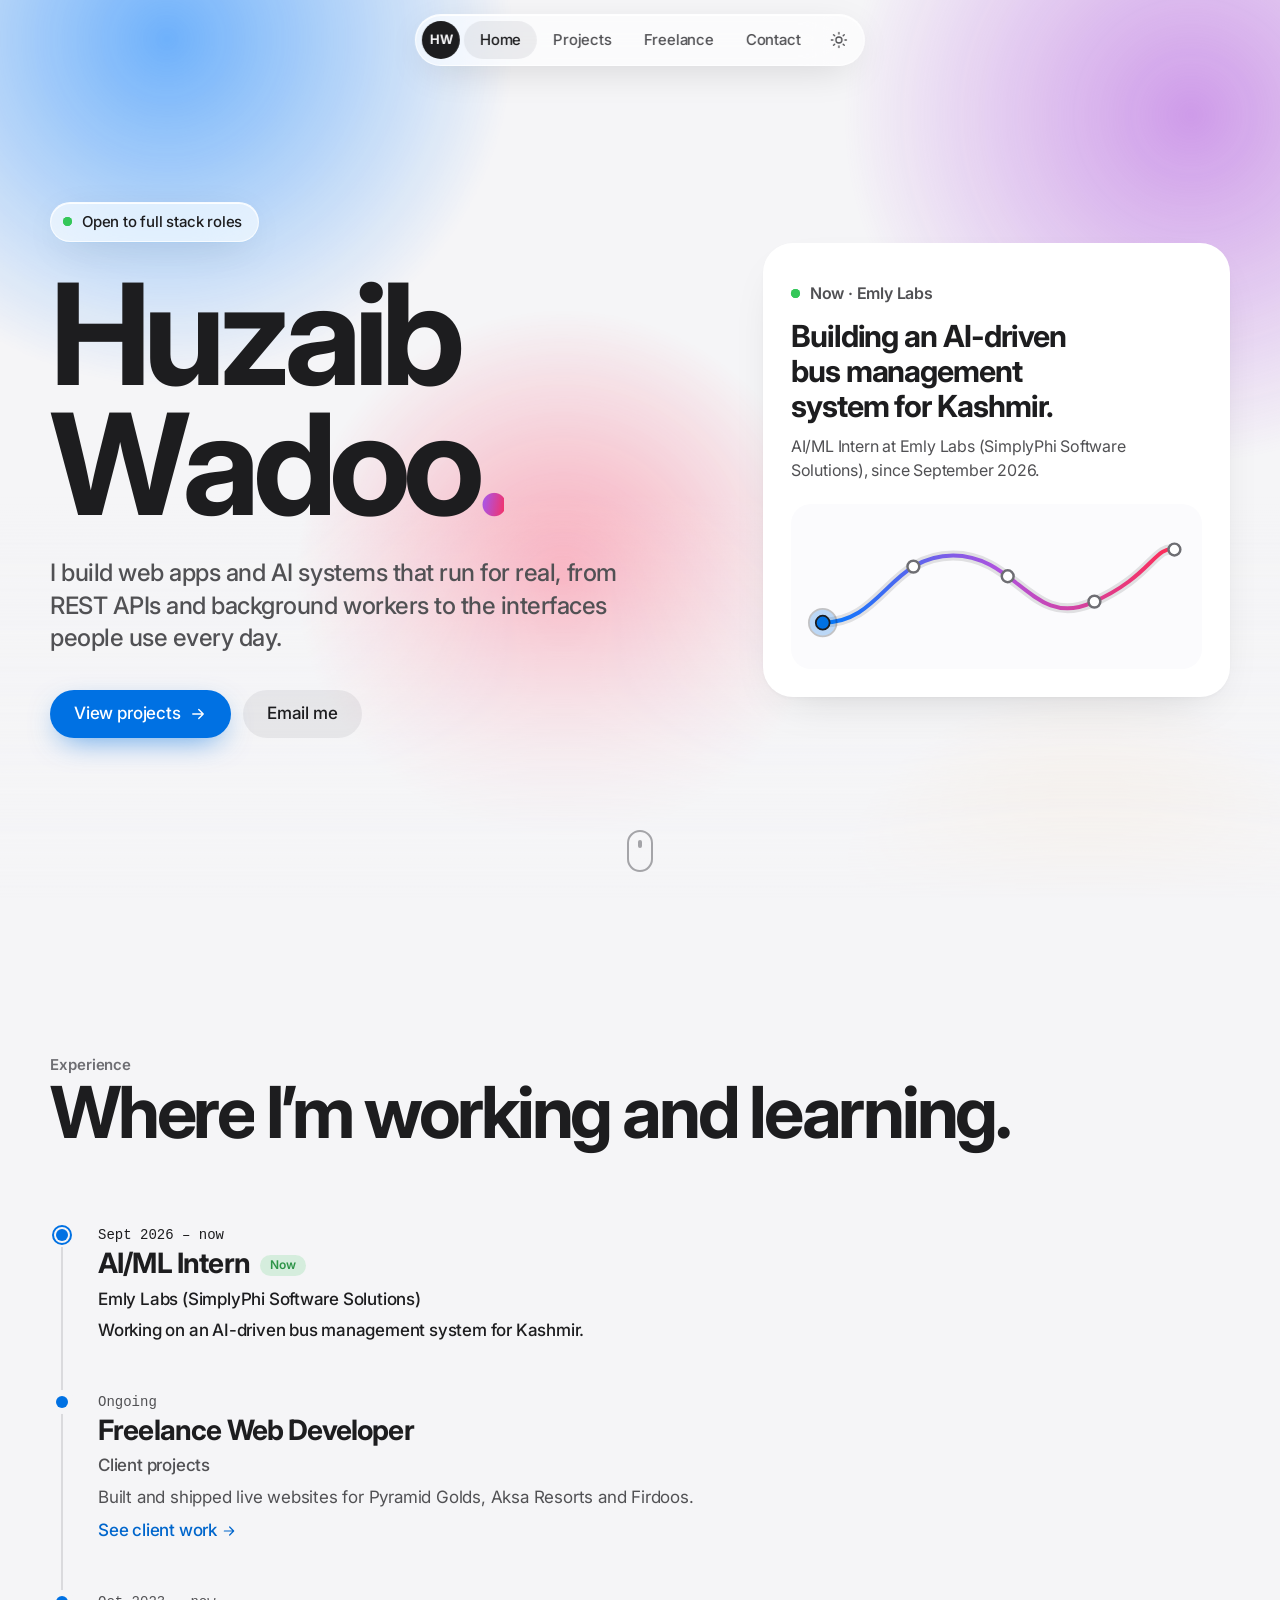
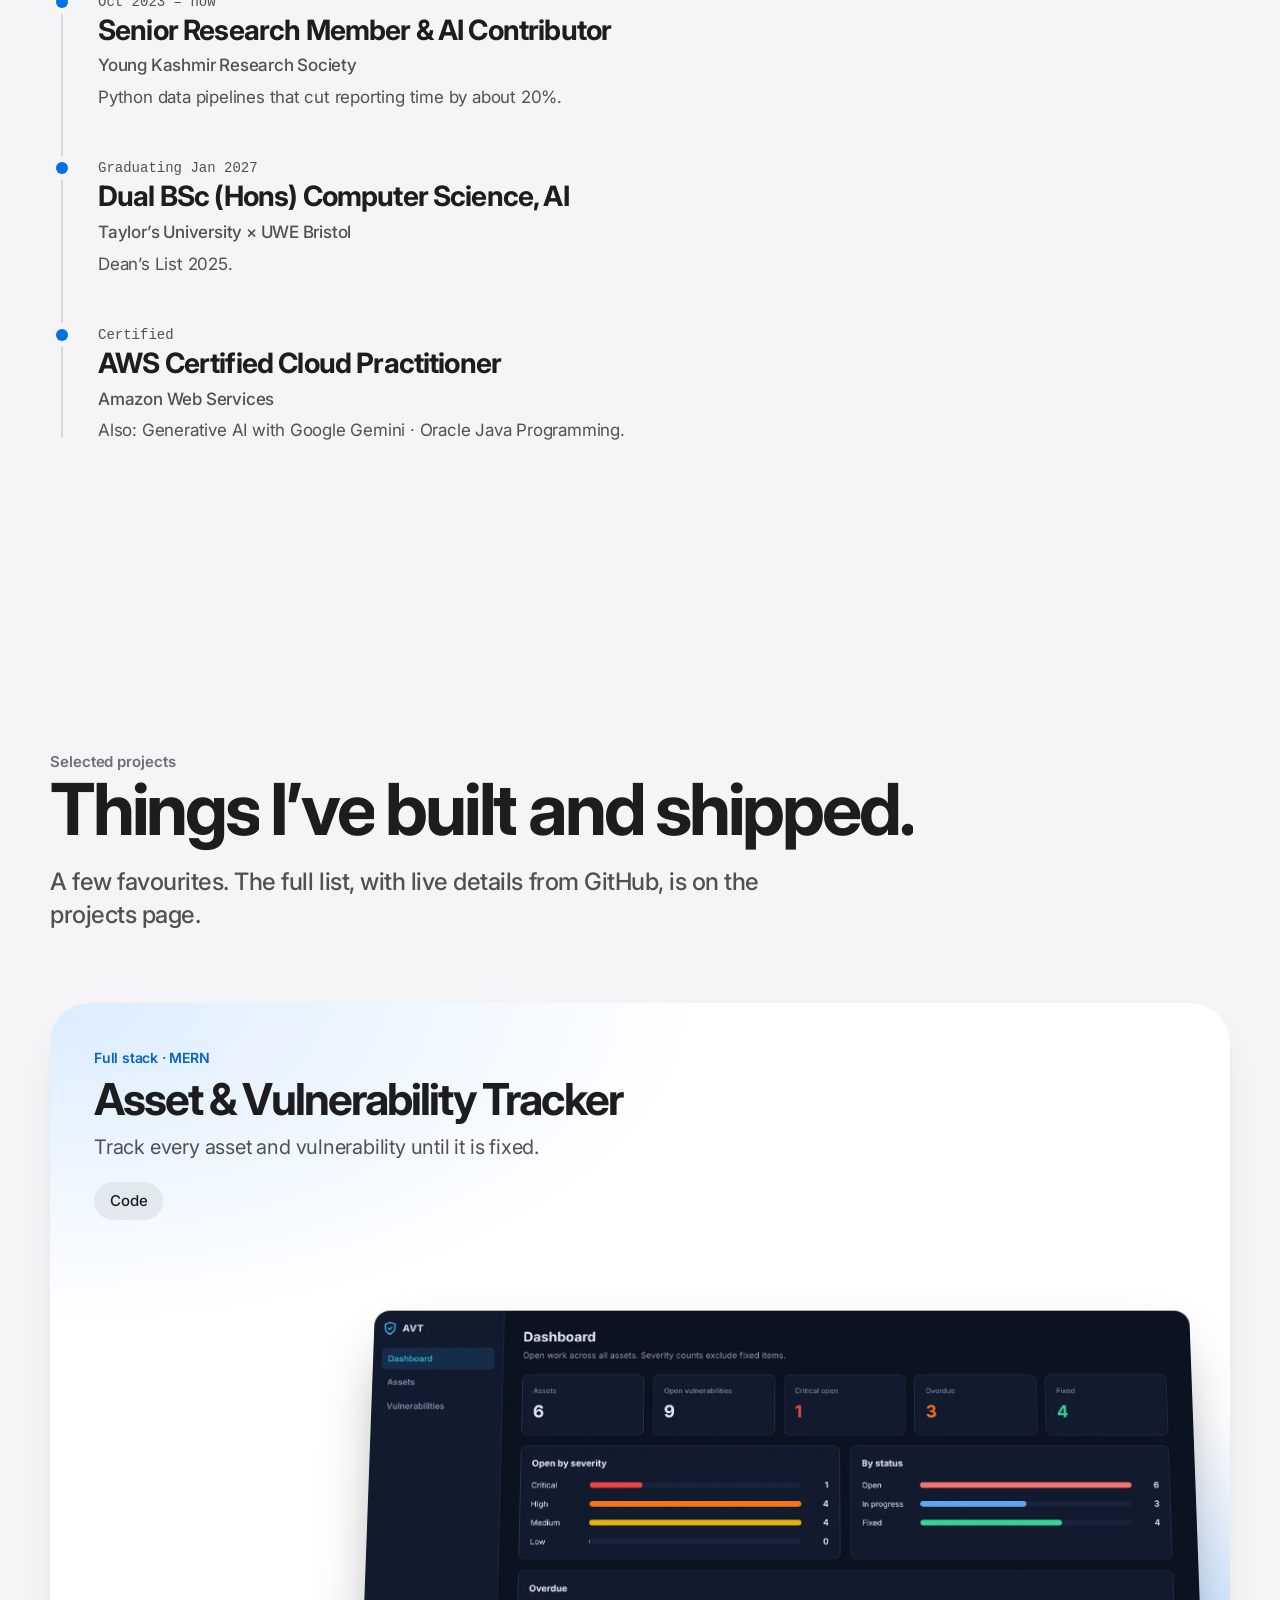
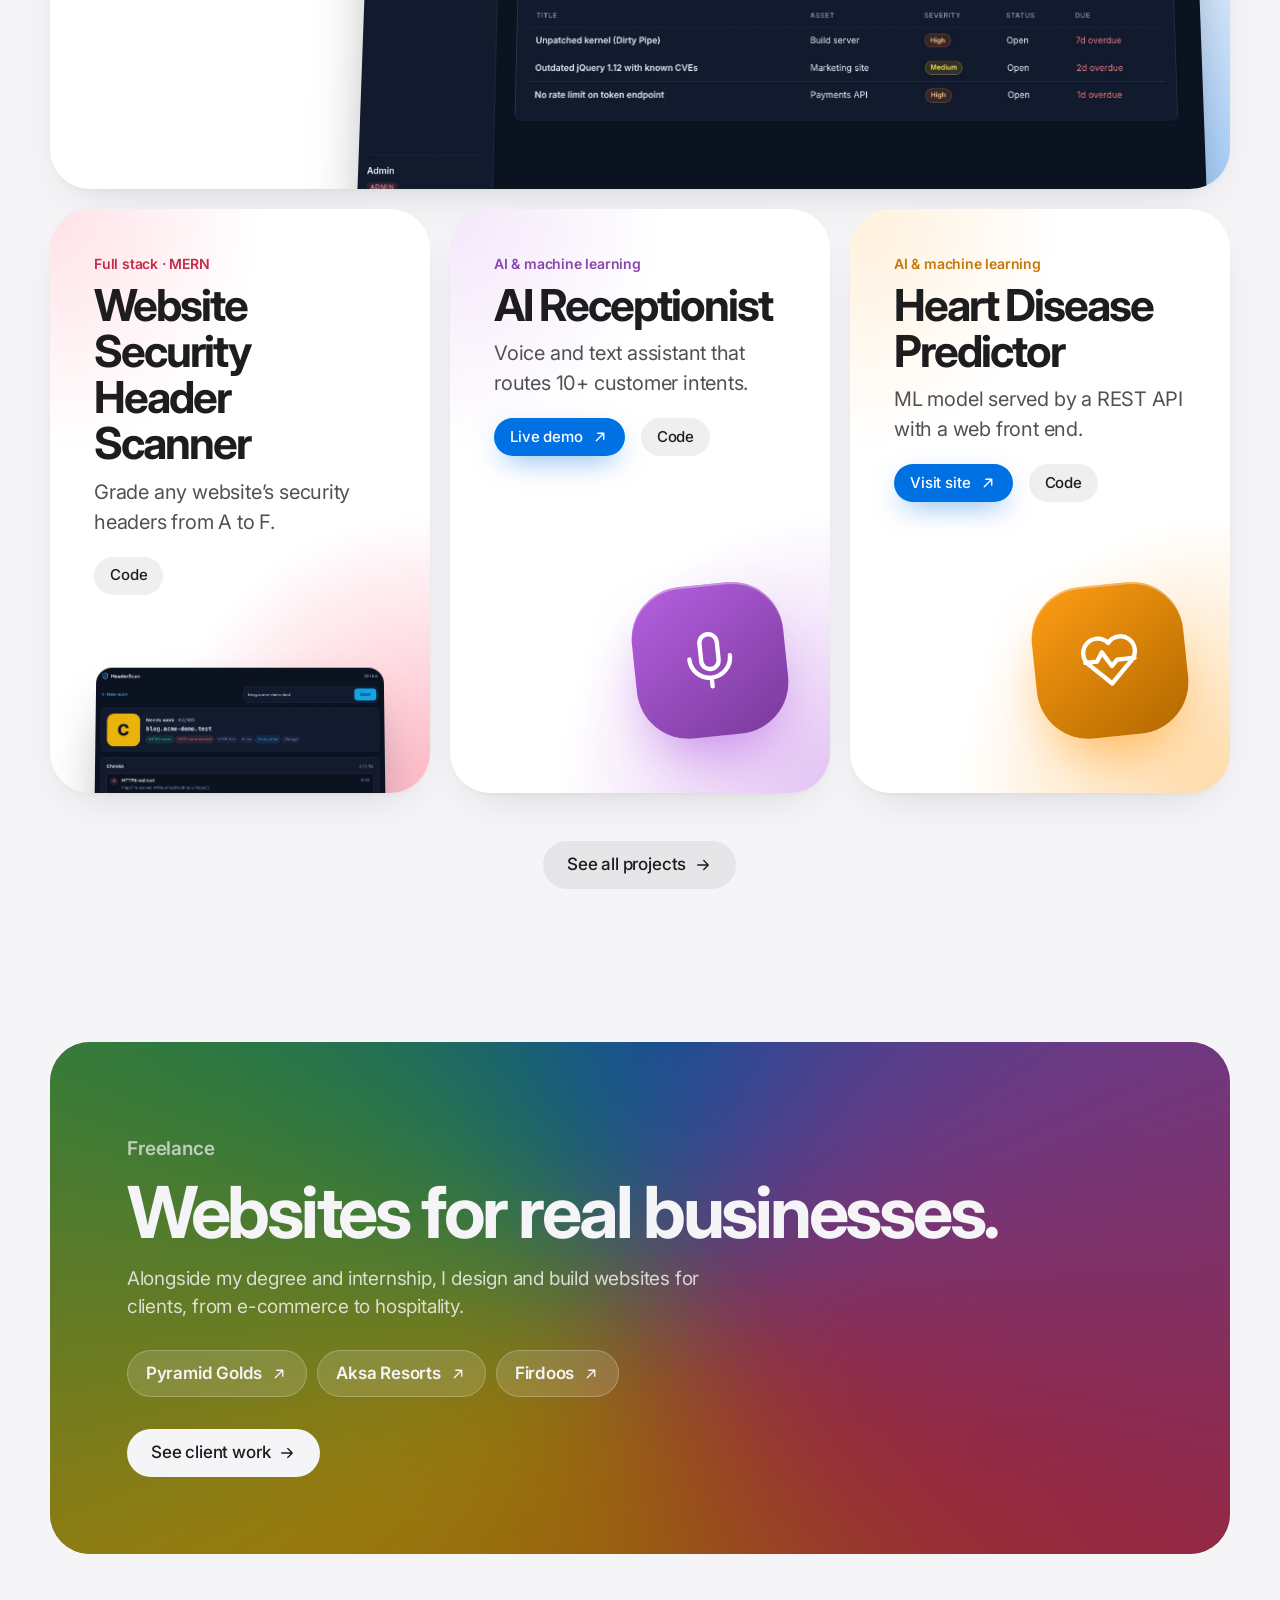
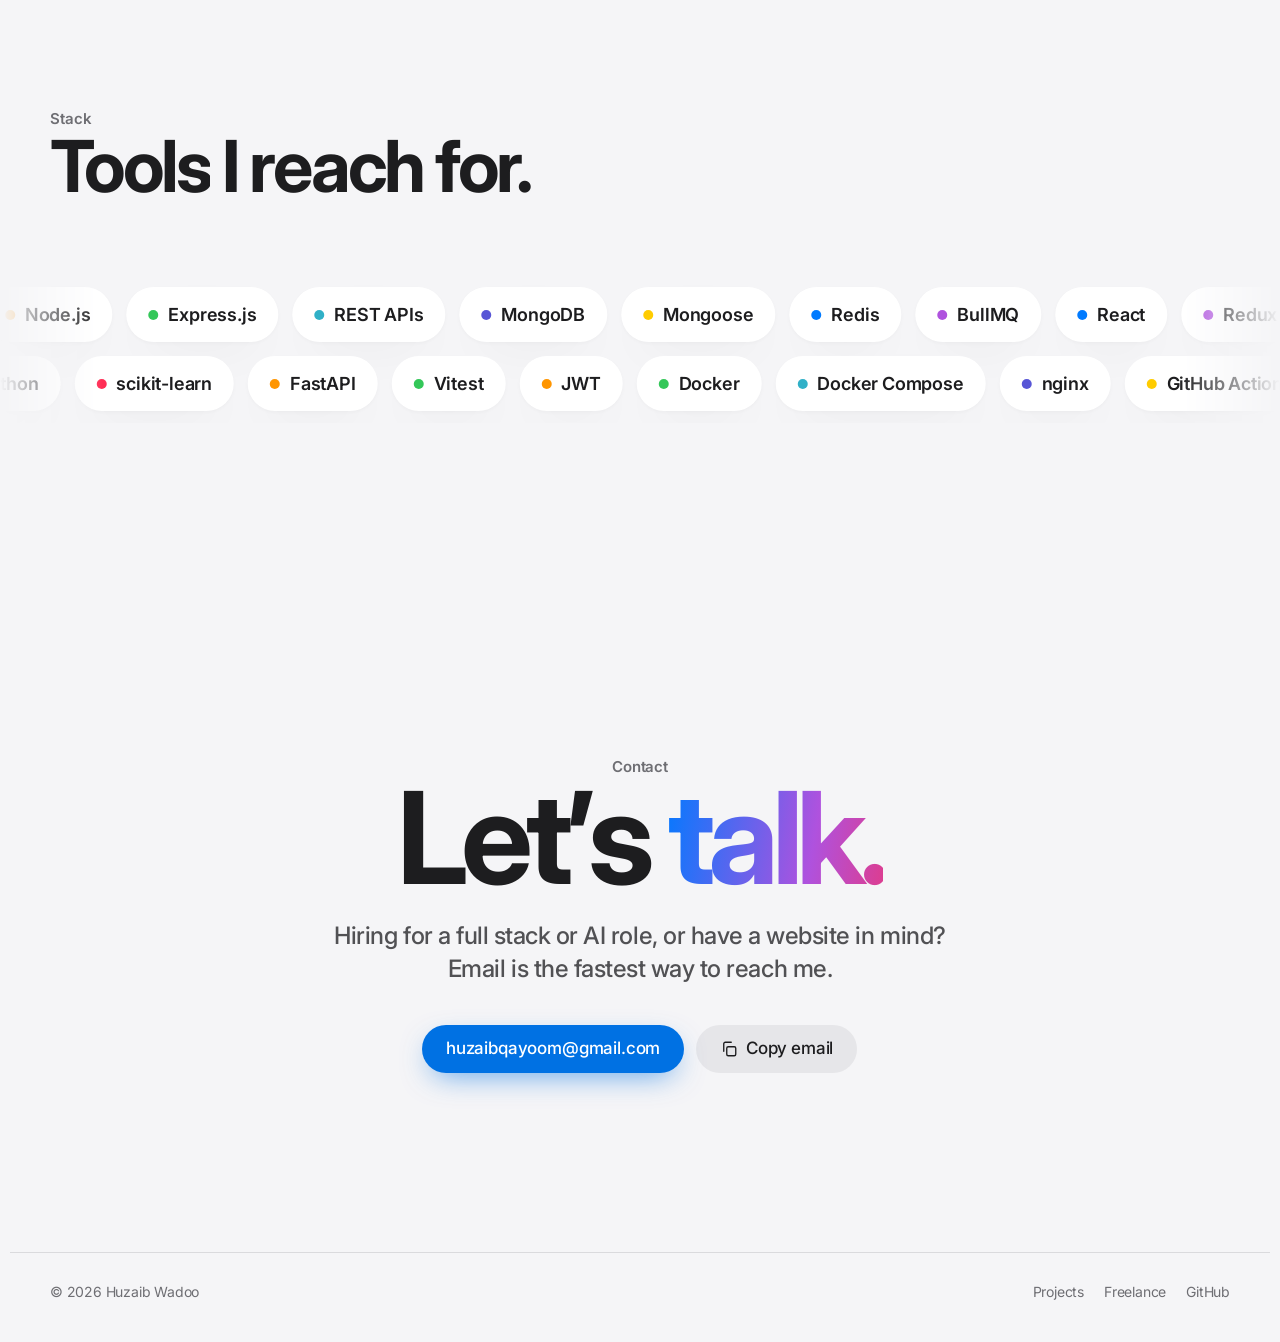
==== commit e27402ea: "fix: stamp asset URLs per deploy so browsers never mix versions After the redesign deployed, browser" ====
--- a/site/index.html
+++ b/site/index.html
@@ -18,7 +18,7 @@
   <link rel="preconnect" href="https://fonts.googleapis.com" />
   <link rel="preconnect" href="https://fonts.gstatic.com" crossorigin />
   <link rel="stylesheet" href="https://fonts.googleapis.com/css2?family=Inter:wght@400;500;600;700;800&display=swap" />
-  <link rel="stylesheet" href="styles.css" />
+  <link rel="stylesheet" href="styles.css?v=__BUILD__" />
   <script>
     (function () {
       var d = document.documentElement;
@@ -26,8 +26,8 @@
       try { var t = localStorage.getItem('theme'); if (t === 'light' || t === 'dark') d.setAttribute('data-theme', t); } catch (e) {}
     })();
   </script>
-  <script src="data.js" defer></script>
-  <script src="main.js" defer></script>
+  <script src="data.js?v=__BUILD__" defer></script>
+  <script src="main.js?v=__BUILD__" defer></script>
 </head>
 <body data-page="home">
   <a class="skip" href="#main">Skip to content</a>
